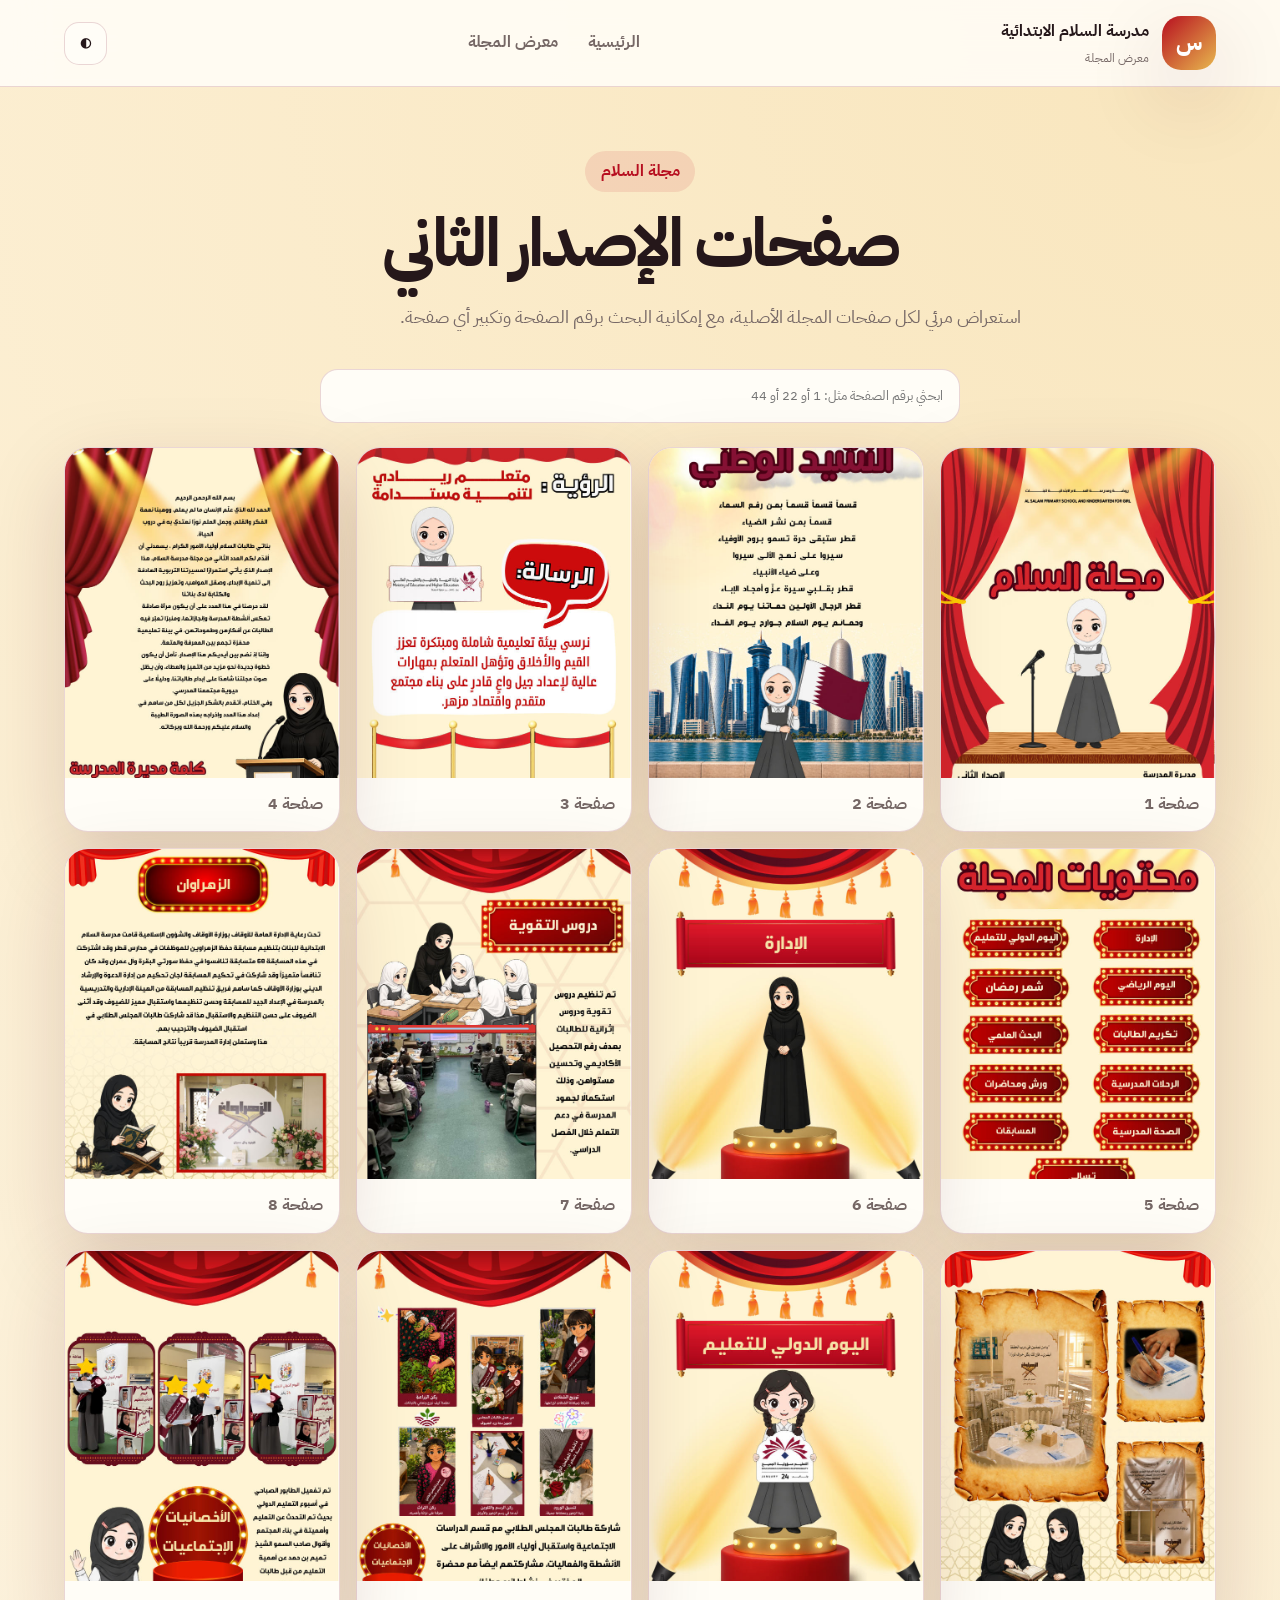
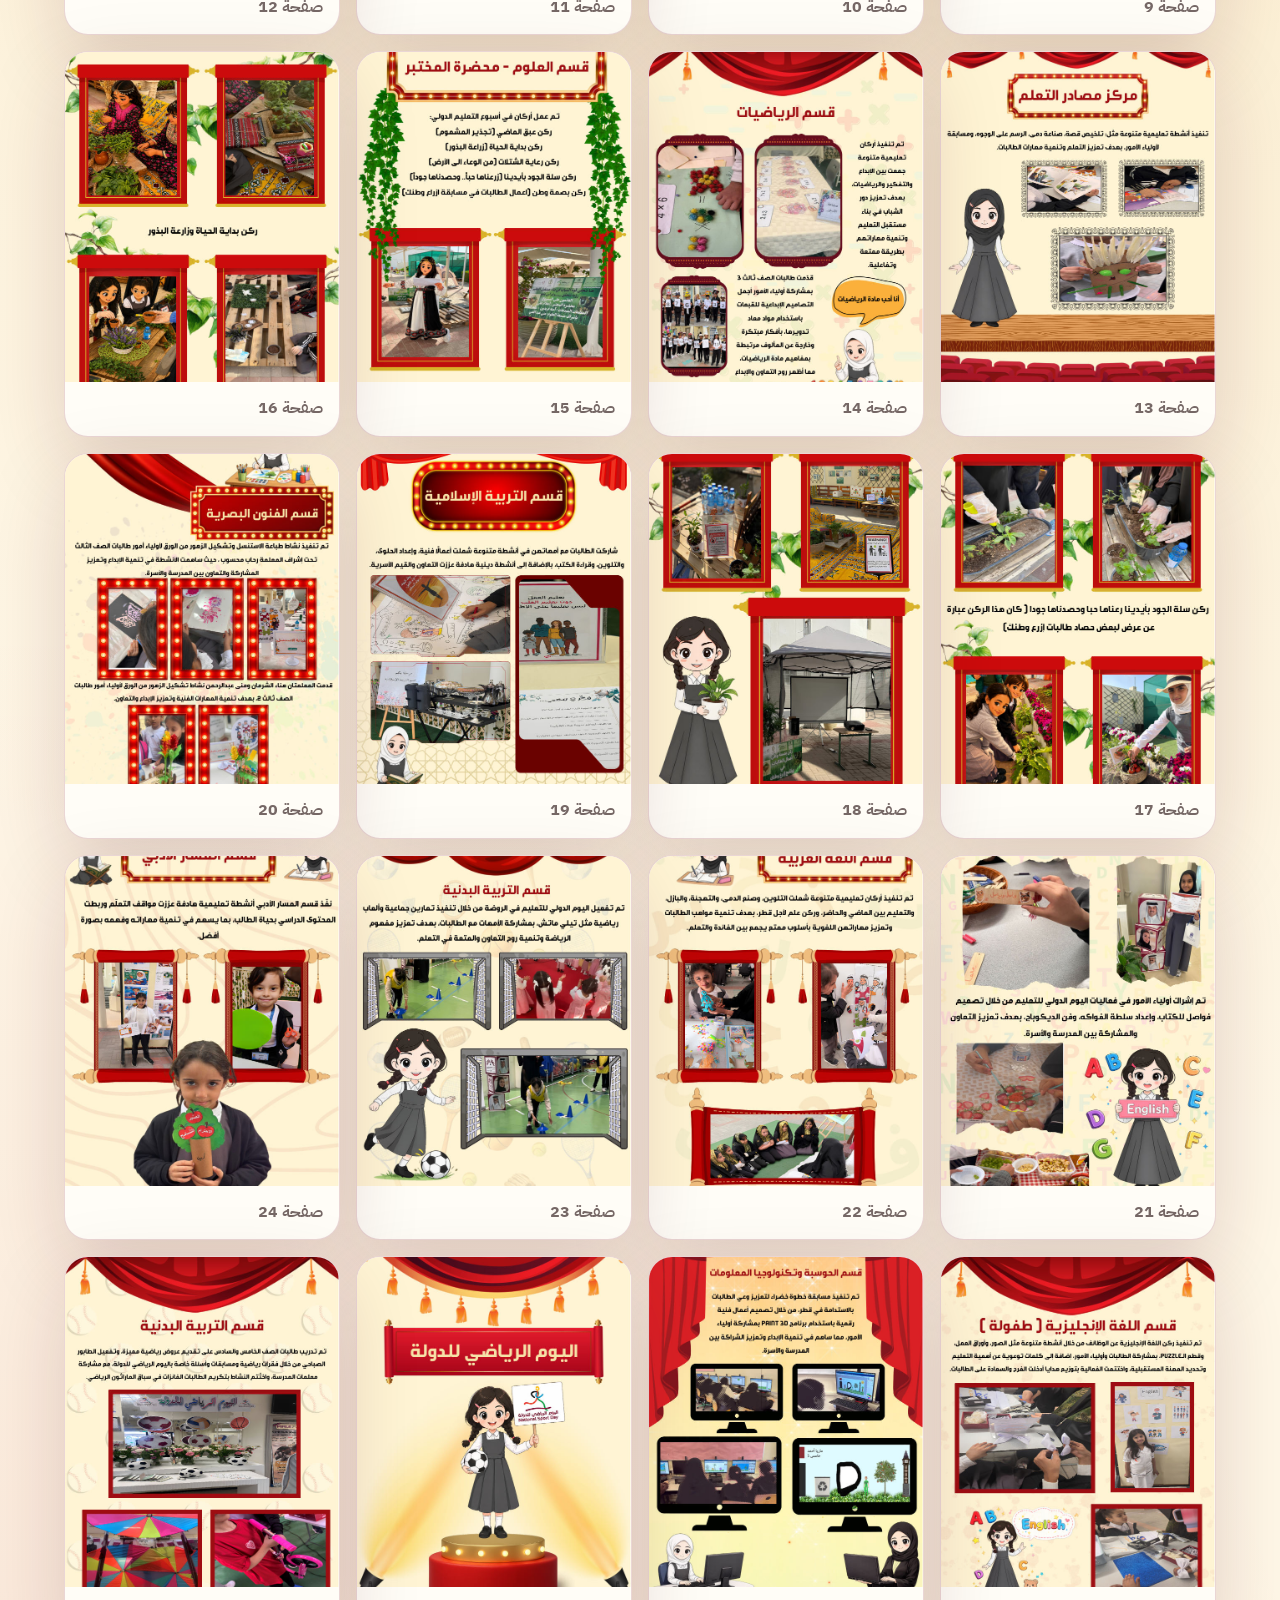
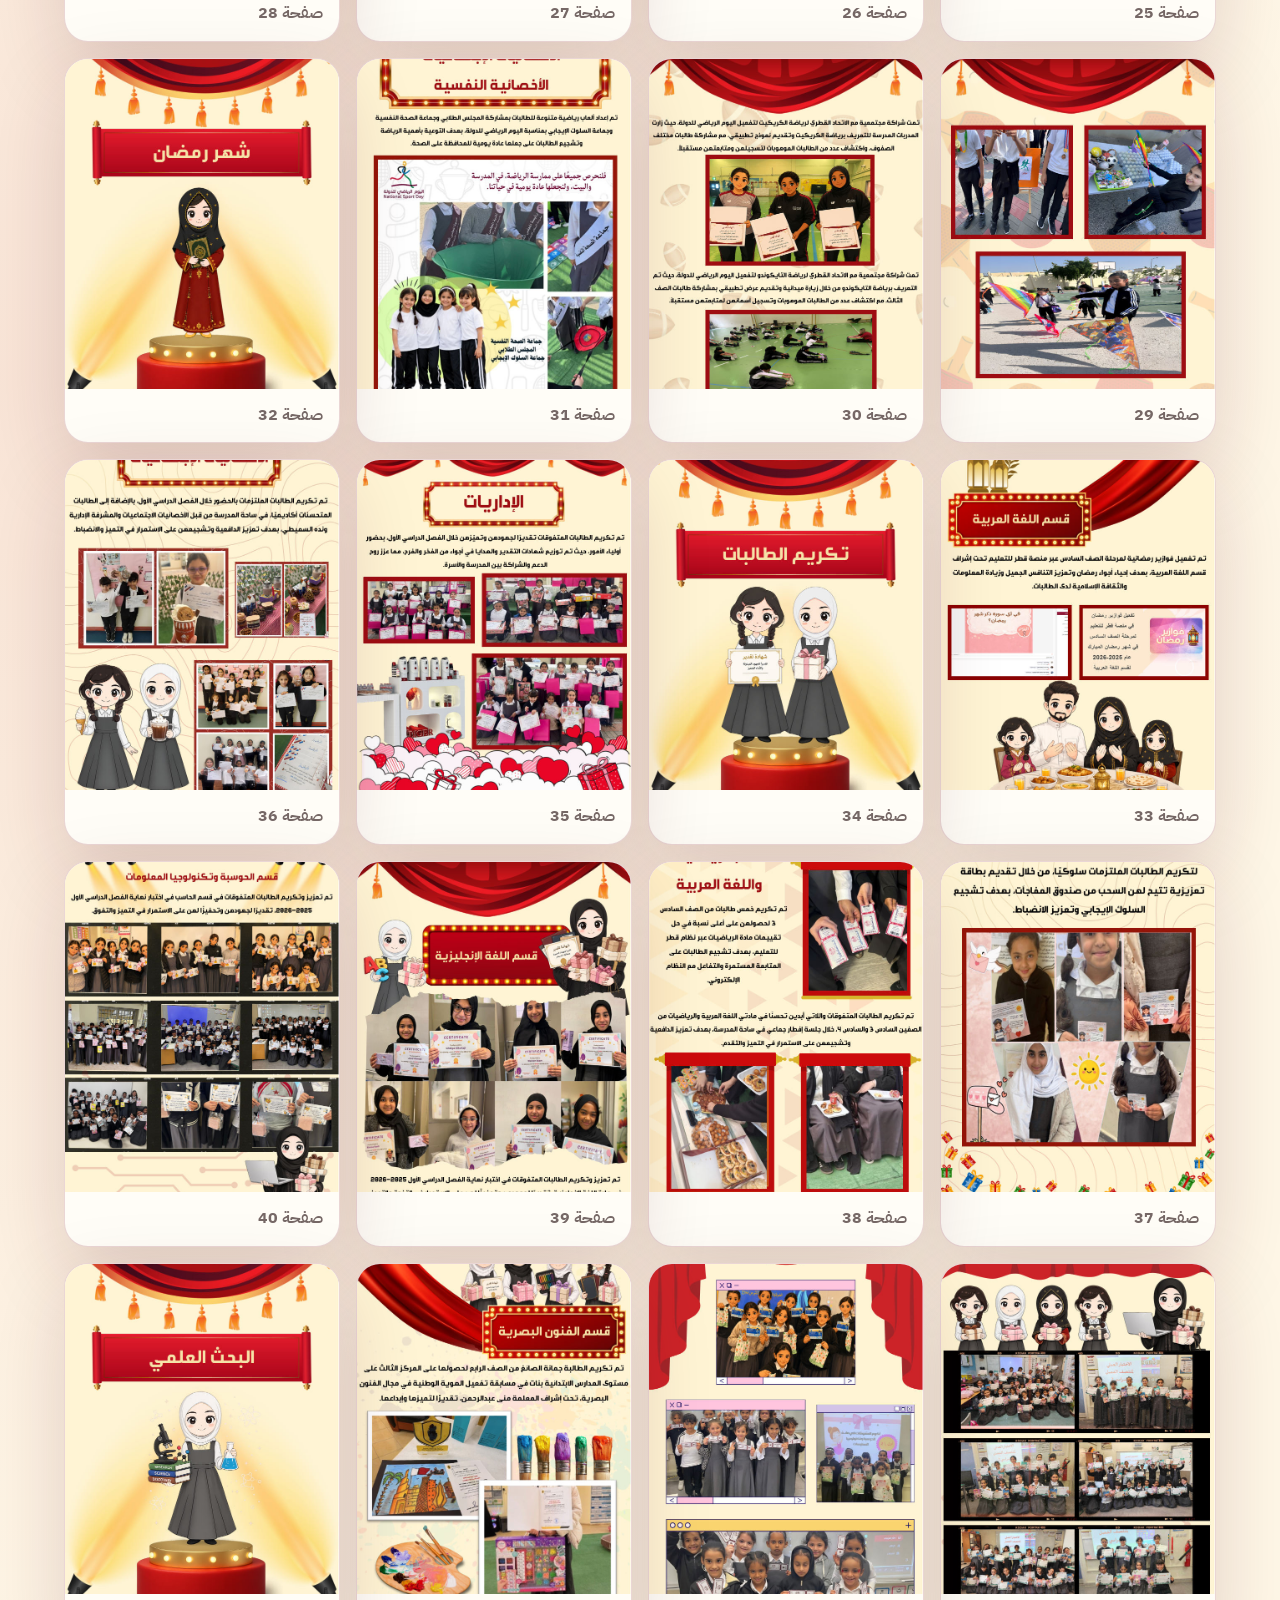
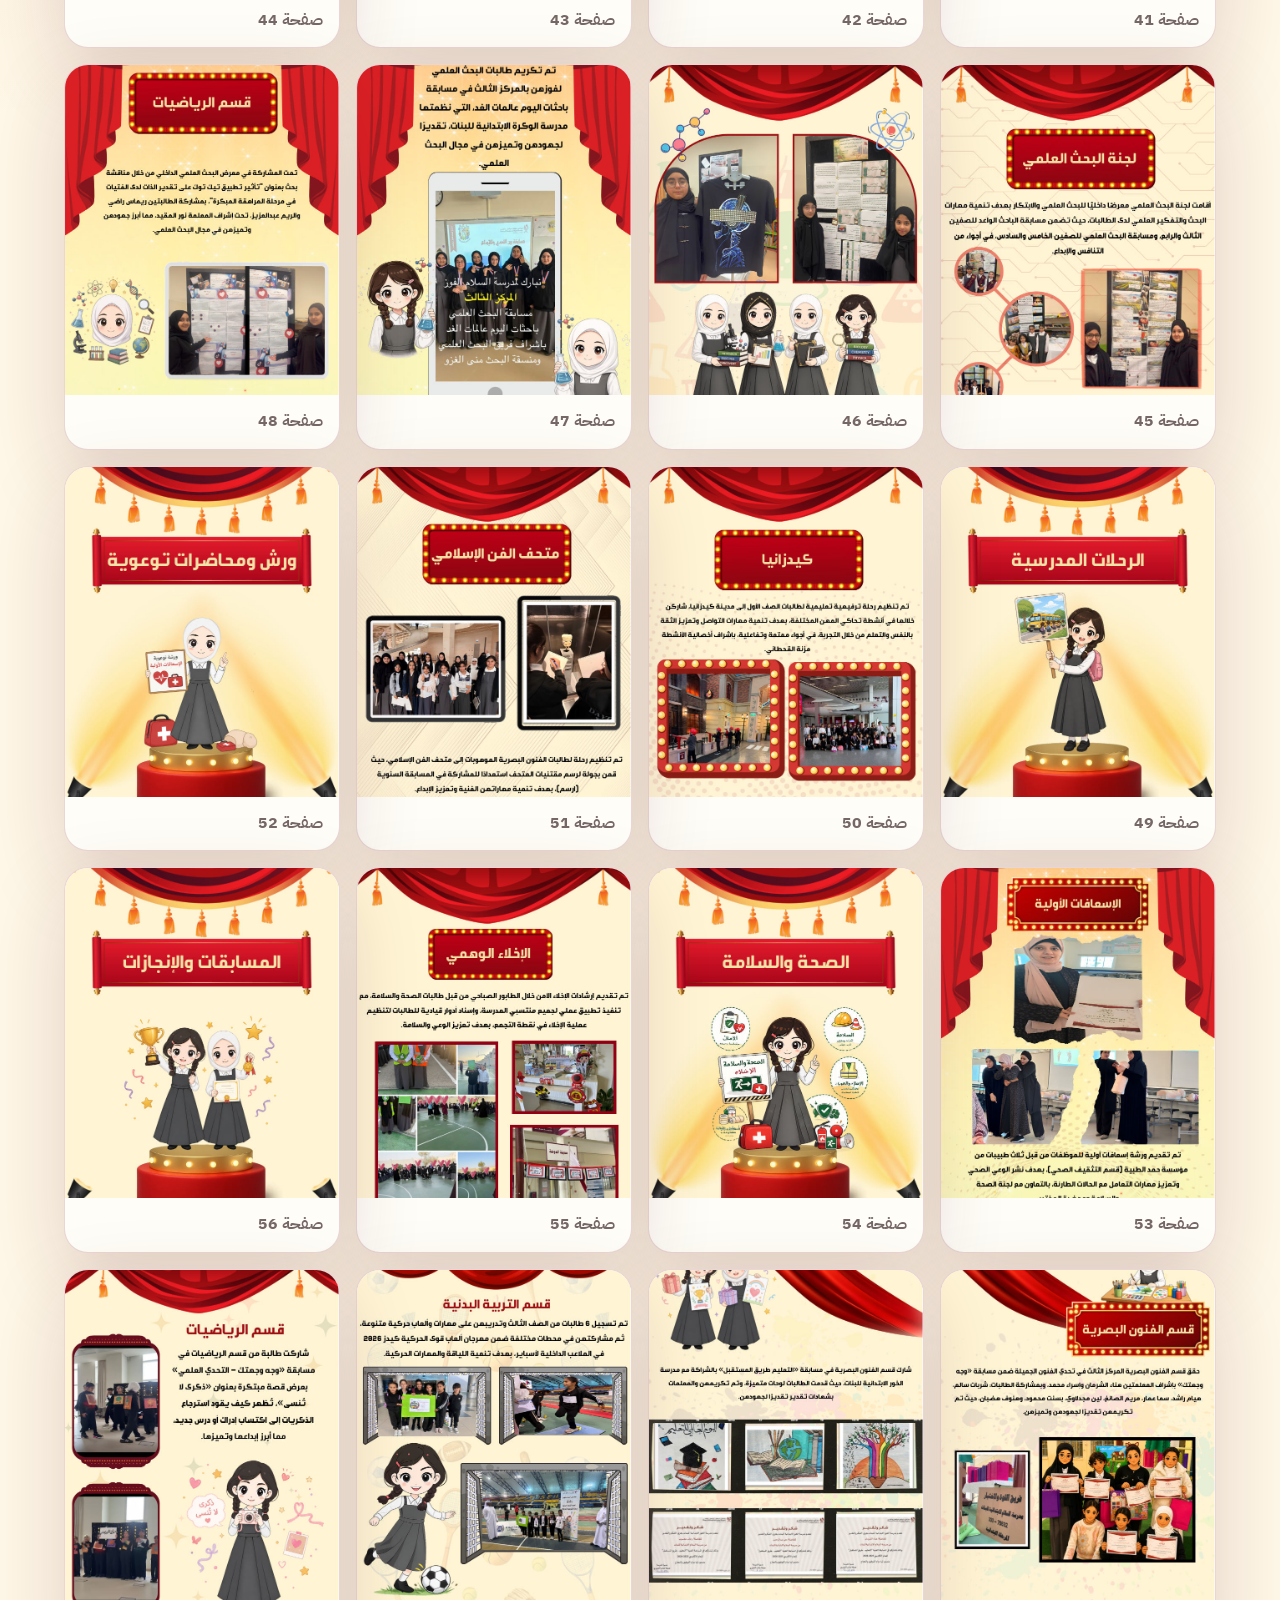
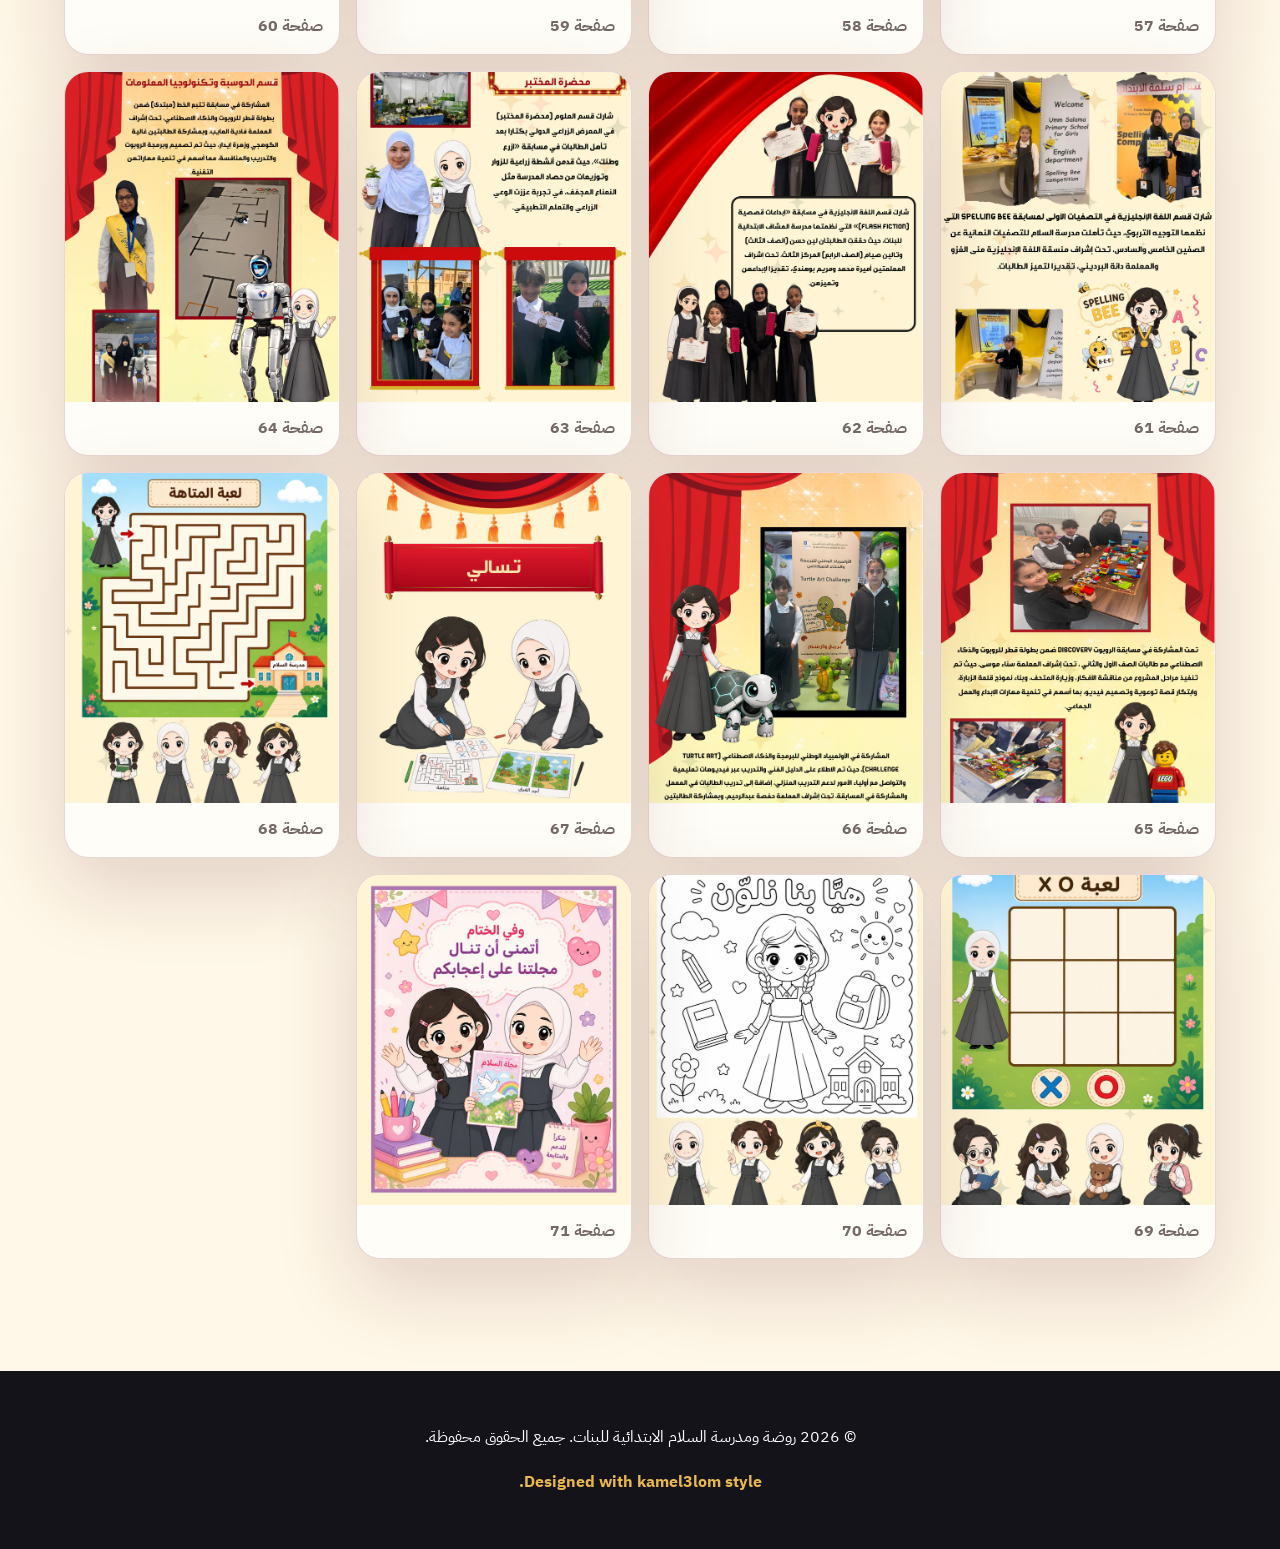
==== magazine.html @ 792d56d0 "Add files via upload" ====
<!doctype html>
<html lang="ar" dir="rtl">
<head><meta charset="utf-8"><meta name="viewport" content="width=device-width,initial-scale=1"><title>معرض مجلة السلام | مدرسة السلام الابتدائية</title><link rel="stylesheet" href="style.css"></head>
<body>
<header class="site-header"><a class="brand" href="index.html"><span class="brand-mark">س</span><span><b>مدرسة السلام الابتدائية</b><small>معرض المجلة</small></span></a><nav id="nav"><a href="index.html">الرئيسية</a><a href="magazine.html">معرض المجلة</a></nav><div class="header-actions"><button id="themeBtn">◐</button><button id="menuBtn">☰</button></div></header>
<main><section class="page-hero"><span class="eyebrow">مجلة السلام</span><h1>صفحات الإصدار الثاني</h1><p>استعراض مرئي لكل صفحات المجلة الأصلية، مع إمكانية البحث برقم الصفحة وتكبير أي صفحة.</p><input id="pageSearch" class="search-input" placeholder="ابحثي برقم الصفحة مثل: 1 أو 22 أو 44"></section><section class="gallery-grid" id="galleryGrid"></section></main>
<div class="modal" id="modal"><button id="closeModal">×</button><img id="modalImg" alt="صفحة مكبرة"></div>
<footer><p>© 2026 روضة ومدرسة السلام الابتدائية للبنات. جميع الحقوق محفوظة.</p><p class="sig">Designed with kamel3lom style.</p></footer>
<script src="data.js"></script><script src="script.js"></script>
</body></html>
---- style.css ----
@import url('https://fonts.googleapis.com/css2?family=IBM+Plex+Sans+Arabic:wght@400;500;700;800&display=swap');
:root{--bg:#fff7e7;--surface:#fffdf7;--text:#25171a;--muted:#766866;--red:#b70f20;--maroon:#7d102a;--gold:#e8b84e;--line:rgba(125,16,42,.16);--shadow:0 28px 80px rgba(78,18,30,.17)}
.dark{--bg:#100d13;--surface:#1b1720;--text:#fff8ea;--muted:#c9beb7;--line:rgba(255,255,255,.12);--shadow:0 28px 80px rgba(0,0,0,.48)}
*{box-sizing:border-box}html{scroll-behavior:smooth}
body{margin:0;font-family:'IBM Plex Sans Arabic',Tahoma,sans-serif;color:var(--text);background:radial-gradient(circle at top right,rgba(232,184,78,.28),transparent 34%),radial-gradient(circle at left 45%,rgba(183,15,32,.08),transparent 30%),var(--bg);line-height:1.85;overflow-x:hidden}
a{text-decoration:none;color:inherit}img{display:block;max-width:100%}button,input{font-family:inherit}
.intro{position:fixed;inset:0;z-index:999;display:grid;place-items:center;background:#160b0e;overflow:hidden;transition:opacity .8s ease,visibility .8s ease}.intro.hide{opacity:0;visibility:hidden}
.curtain{position:absolute;top:0;width:52%;height:100%;background:repeating-linear-gradient(90deg,#8e0f20 0 24px,#c51b2d 24px 48px,#710916 48px 70px);box-shadow:inset 0 0 60px rgba(0,0,0,.55);transition:transform 1.5s cubic-bezier(.77,0,.18,1)}.curtain-right{right:0}.curtain-left{left:0}.intro.open .curtain-right{transform:translateX(102%)}.intro.open .curtain-left{transform:translateX(-102%)}
.spotlight{position:absolute;inset:-15%;background:radial-gradient(circle at 50% 35%,rgba(255,223,141,.85),rgba(255,223,141,.08) 28%,transparent 50%)}
.intro-content{position:relative;text-align:center;color:white;padding:2rem;z-index:2}.intro-content span{color:var(--gold);font-weight:800}.intro-content h1{font-size:clamp(3rem,8vw,7rem);margin:.2rem 0;line-height:1.05}.intro-content p{font-size:1.3rem;color:#f7e9d0}.intro-content button{border:none;border-radius:999px;padding:1rem 2rem;background:linear-gradient(135deg,var(--gold),#fff0a9);color:#3c161a;font-weight:900;cursor:pointer}
.site-header{position:sticky;top:0;z-index:80;display:flex;align-items:center;justify-content:space-between;gap:1rem;padding:1rem 5vw;background:rgba(255,253,247,.88);backdrop-filter:blur(18px);border-bottom:1px solid var(--line)}.dark .site-header{background:rgba(27,23,32,.88)}
.brand{display:flex;align-items:center;gap:.8rem}.brand-mark{width:54px;height:54px;border-radius:19px;background:linear-gradient(135deg,var(--red),var(--gold));display:grid;place-items:center;color:white;font-weight:900;font-size:1.45rem;box-shadow:var(--shadow)}.brand small{display:block;color:var(--muted);font-size:.78rem}
nav{display:flex;gap:.2rem;align-items:center}nav a{padding:.65rem .85rem;border-radius:999px;color:var(--muted);font-weight:800}nav a:hover{background:rgba(183,15,32,.1);color:var(--red)}
.header-actions{display:flex;gap:.45rem}.header-actions button{width:43px;height:43px;border:1px solid var(--line);border-radius:15px;background:var(--surface);color:var(--text);font-weight:900;cursor:pointer}.header-actions #menuBtn{display:none}
main{padding:0 5vw 4rem}.hero{display:grid;grid-template-columns:1.05fr .95fr;gap:2.2rem;align-items:center;min-height:78vh;padding:4rem 0}
.eyebrow{display:inline-flex;background:rgba(183,15,32,.10);color:var(--red);padding:.35rem .95rem;border-radius:999px;font-weight:900}.dark .eyebrow{color:var(--gold);background:rgba(232,184,78,.12)}
h1,.hero h1{font-size:clamp(2.45rem,5.3vw,5rem);line-height:1.15;margin:.75rem 0 1rem;letter-spacing:-.045em}h2{font-size:clamp(1.9rem,3.2vw,3rem);line-height:1.3;margin:.4rem 0 1rem}
.hero p,.page-hero p{font-size:1.15rem;color:var(--muted);max-width:760px}.hero-actions{display:flex;gap:.85rem;flex-wrap:wrap;margin-top:2rem}
.btn{border:none;border-radius:17px;padding:.9rem 1.25rem;background:linear-gradient(135deg,var(--red),var(--maroon));color:white;font-weight:900;box-shadow:var(--shadow);display:inline-flex}.btn.outline{background:var(--surface);border:1px solid var(--line);color:var(--text)}.btn.small{padding:.7rem 1rem}
.hero-visual{position:relative}.hero-visual::before{content:"";position:absolute;inset:8% -5% -5% 8%;background:linear-gradient(135deg,var(--red),var(--gold));border-radius:36px;opacity:.18}.hero-visual img{position:relative;border-radius:34px;box-shadow:var(--shadow);border:8px solid rgba(255,255,255,.65);transform:rotate(-2deg);width:min(520px,100%);margin:auto}
.quick-stats{display:grid;grid-template-columns:repeat(4,1fr);gap:1rem;margin:-2rem 0 3rem}.quick-stats div{background:rgba(255,253,247,.78);backdrop-filter:blur(16px);border:1px solid var(--line);border-radius:24px;padding:1.25rem;text-align:center;box-shadow:var(--shadow)}.dark .quick-stats div{background:rgba(27,23,32,.78)}.quick-stats b{display:block;color:var(--red);font-size:1.35rem}.dark .quick-stats b{color:var(--gold)}.quick-stats span{color:var(--muted)}
.section-head{margin:3rem 0 1.3rem}.section-head.row{display:flex;align-items:end;justify-content:space-between;gap:1rem}.text-link{color:var(--red);font-weight:900}
.about-grid{display:grid;grid-template-columns:1fr 1.35fr 1fr;gap:1rem}.info-card,.section-card,.news-card,.contact-card{background:var(--surface);border:1px solid var(--line);border-radius:28px;padding:1.4rem;box-shadow:var(--shadow)}.info-card h3{font-size:1.6rem;margin:.2rem 0}.info-card p{color:var(--muted);font-size:1.05rem}.image-card{padding:.6rem}.image-card img{border-radius:22px;height:100%;object-fit:cover}
.section-grid{display:grid;grid-template-columns:repeat(4,1fr);gap:1rem}.section-card{overflow:hidden;padding:0;transition:.25s}.section-card:hover,.news-card:hover,.gallery-item:hover{transform:translateY(-6px)}.section-card img{height:190px;width:100%;object-fit:cover}.section-card div{padding:1rem}.section-card h3{margin:.1rem 0}.section-card p{color:var(--muted);margin:0}
.news-grid{display:grid;grid-template-columns:repeat(4,1fr);gap:1rem}.news-card{overflow:hidden;padding:0;transition:.25s}.news-card img{height:190px;width:100%;object-fit:cover}.news-card div{padding:1rem}.news-card span{color:var(--red);font-weight:900}.news-card p{color:var(--muted)}
.principal{display:grid;grid-template-columns:1fr .75fr;gap:1.5rem;align-items:center;background:linear-gradient(135deg,rgba(183,15,32,.94),rgba(35,18,22,.96));color:white;border-radius:36px;padding:2rem;margin:4rem 0;box-shadow:var(--shadow)}.principal p{color:rgba(255,255,255,.82);font-size:1.08rem}.principal .eyebrow{background:rgba(255,255,255,.14);color:var(--gold)}.principal img{border-radius:28px;border:6px solid rgba(255,255,255,.25)}
.magazine-strip{display:grid;grid-auto-flow:column;grid-auto-columns:minmax(210px,270px);gap:1rem;overflow:auto;padding:1rem 0 1.4rem}.page-thumb{position:relative;border-radius:24px;overflow:hidden;background:var(--surface);border:1px solid var(--line);box-shadow:var(--shadow);cursor:pointer}.page-thumb img{height:340px;width:100%;object-fit:cover}.page-thumb b{position:absolute;top:.6rem;right:.6rem;background:rgba(0,0,0,.62);color:white;border-radius:999px;padding:.2rem .65rem}
.contact{padding:3rem 0}.contact-card{text-align:center;max-width:920px;margin:auto}.contact-links{display:flex;justify-content:center;gap:.7rem;flex-wrap:wrap;margin-top:1rem}.contact-links a{background:rgba(183,15,32,.1);color:var(--red);padding:.55rem .85rem;border-radius:999px;font-weight:900}
.page-hero{text-align:center;max-width:900px;margin:auto;padding:4rem 0 1.5rem}.search-input{width:min(640px,100%);padding:1rem;border:1px solid var(--line);background:var(--surface);color:var(--text);border-radius:18px;margin-top:1rem}
.gallery-grid{display:grid;grid-template-columns:repeat(4,1fr);gap:1rem}.gallery-item{background:var(--surface);border:1px solid var(--line);border-radius:24px;overflow:hidden;box-shadow:var(--shadow);cursor:pointer;transition:.2s}.gallery-item img{height:330px;width:100%;object-fit:cover}.gallery-item p{padding:.75rem 1rem;margin:0;font-weight:900;color:var(--muted)}
.modal{position:fixed;inset:0;z-index:200;background:rgba(0,0,0,.86);display:none;align-items:center;justify-content:center;padding:2rem}.modal.open{display:flex}.modal img{max-width:94vw;max-height:88vh;border-radius:20px;background:white}.modal button{position:absolute;top:22px;left:22px;width:50px;height:50px;border:none;border-radius:17px;font-size:2rem;cursor:pointer}
footer{background:#15131a;color:white;text-align:center;padding:2.2rem 5vw;margin-top:3rem}.sig{color:var(--gold);font-weight:900}
@media(max-width:1100px){.hero,.principal{grid-template-columns:1fr}.about-grid{grid-template-columns:1fr}.section-grid,.news-grid,.gallery-grid{grid-template-columns:repeat(2,1fr)}.quick-stats{grid-template-columns:repeat(2,1fr)}}
@media(max-width:760px){.site-header{align-items:flex-start}.header-actions #menuBtn{display:block}nav{display:none;position:fixed;inset:86px 0 auto 0;background:var(--surface);padding:1rem 5vw;border-bottom:1px solid var(--line);flex-direction:column;align-items:stretch}nav.open{display:flex}.hero{min-height:auto;padding:2rem 0}h1,.hero h1{font-size:2.35rem}.section-head.row{display:block}.section-grid,.news-grid,.gallery-grid,.quick-stats{grid-template-columns:1fr}.page-thumb img{height:300px}.intro-content h1{font-size:3rem}}
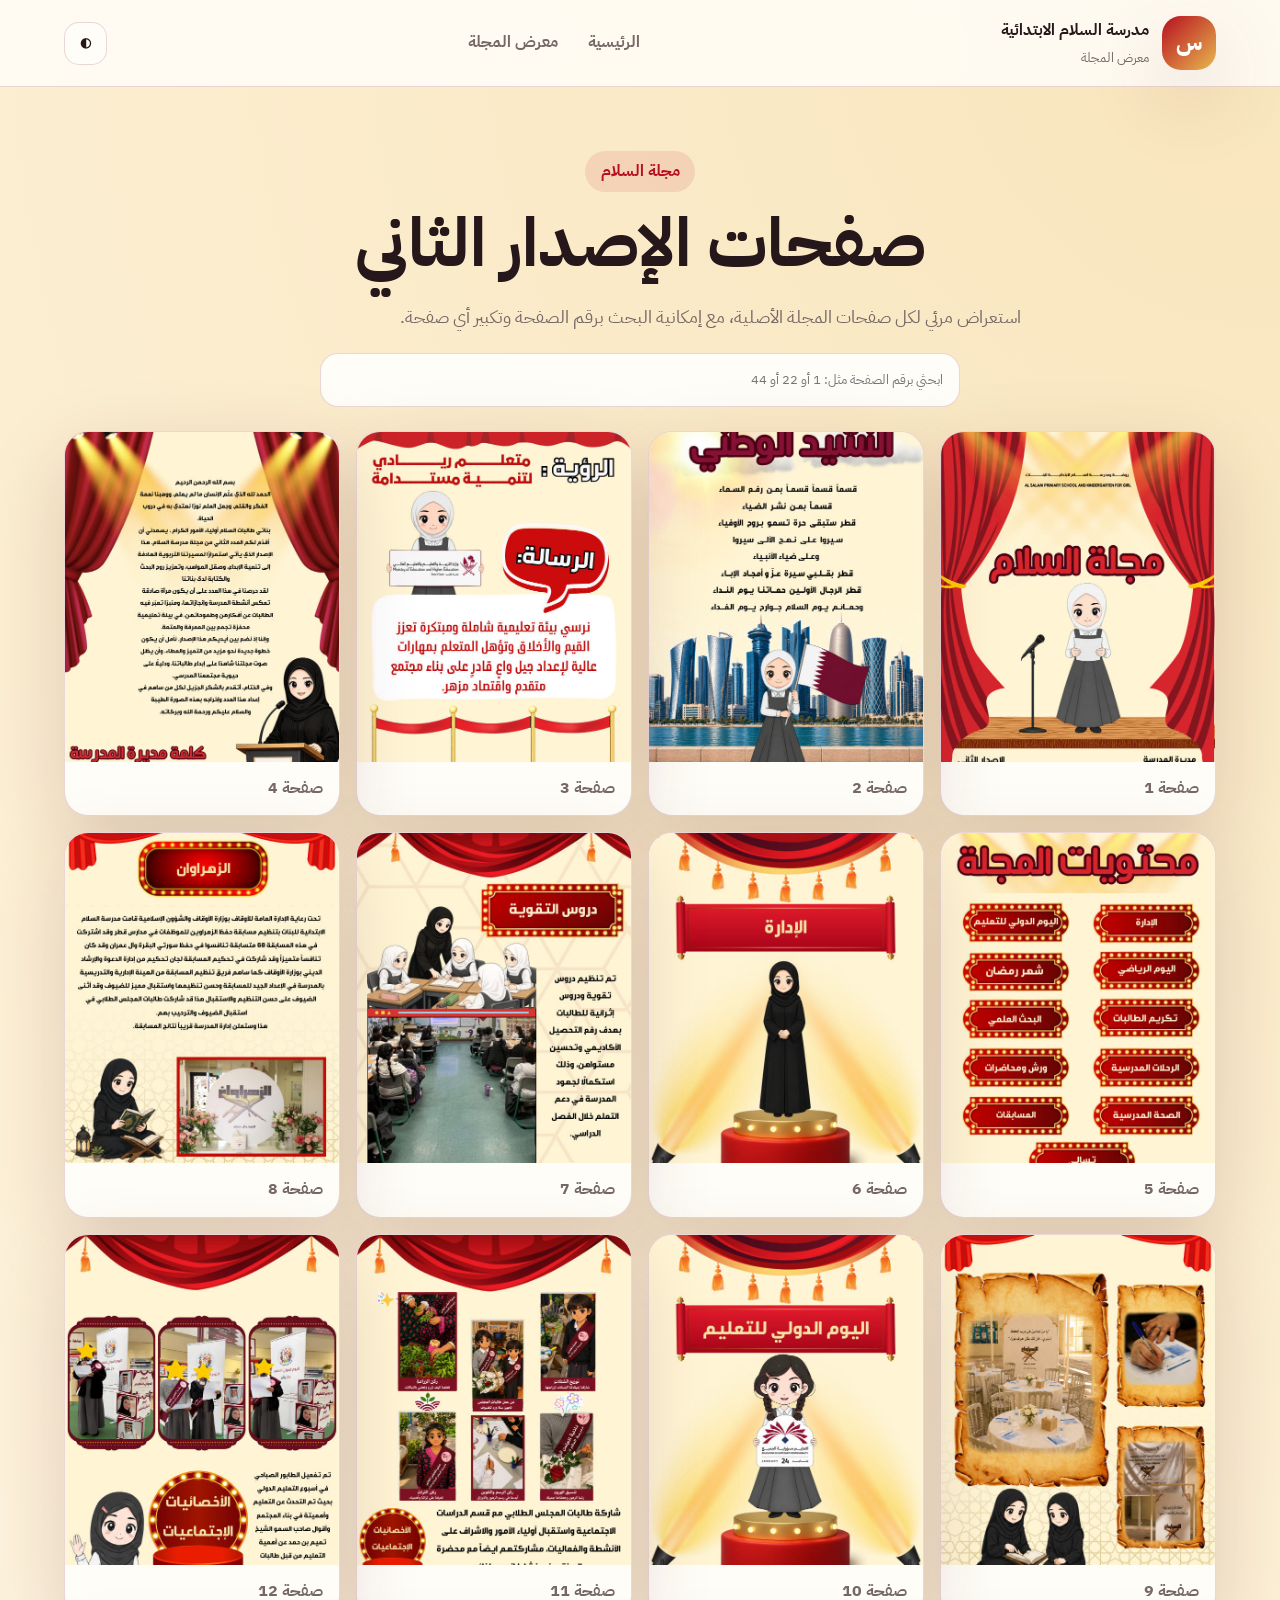
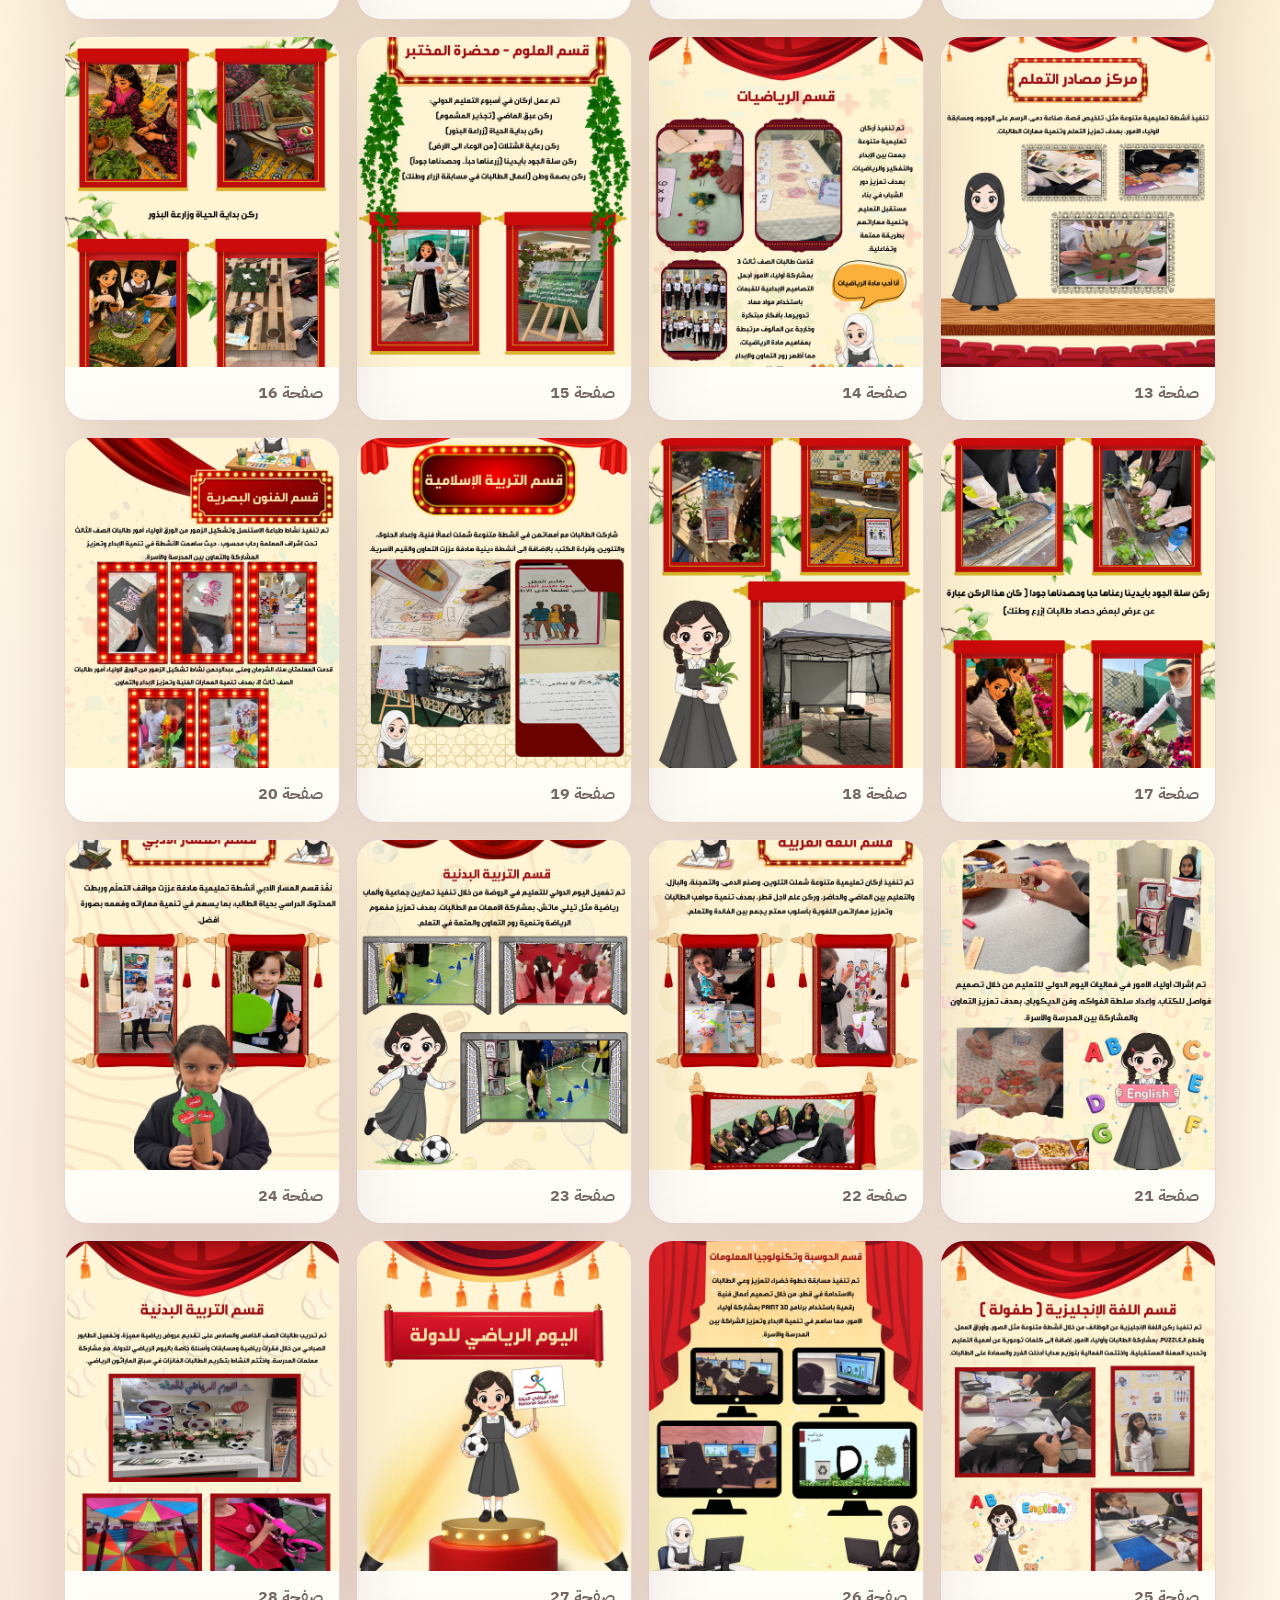
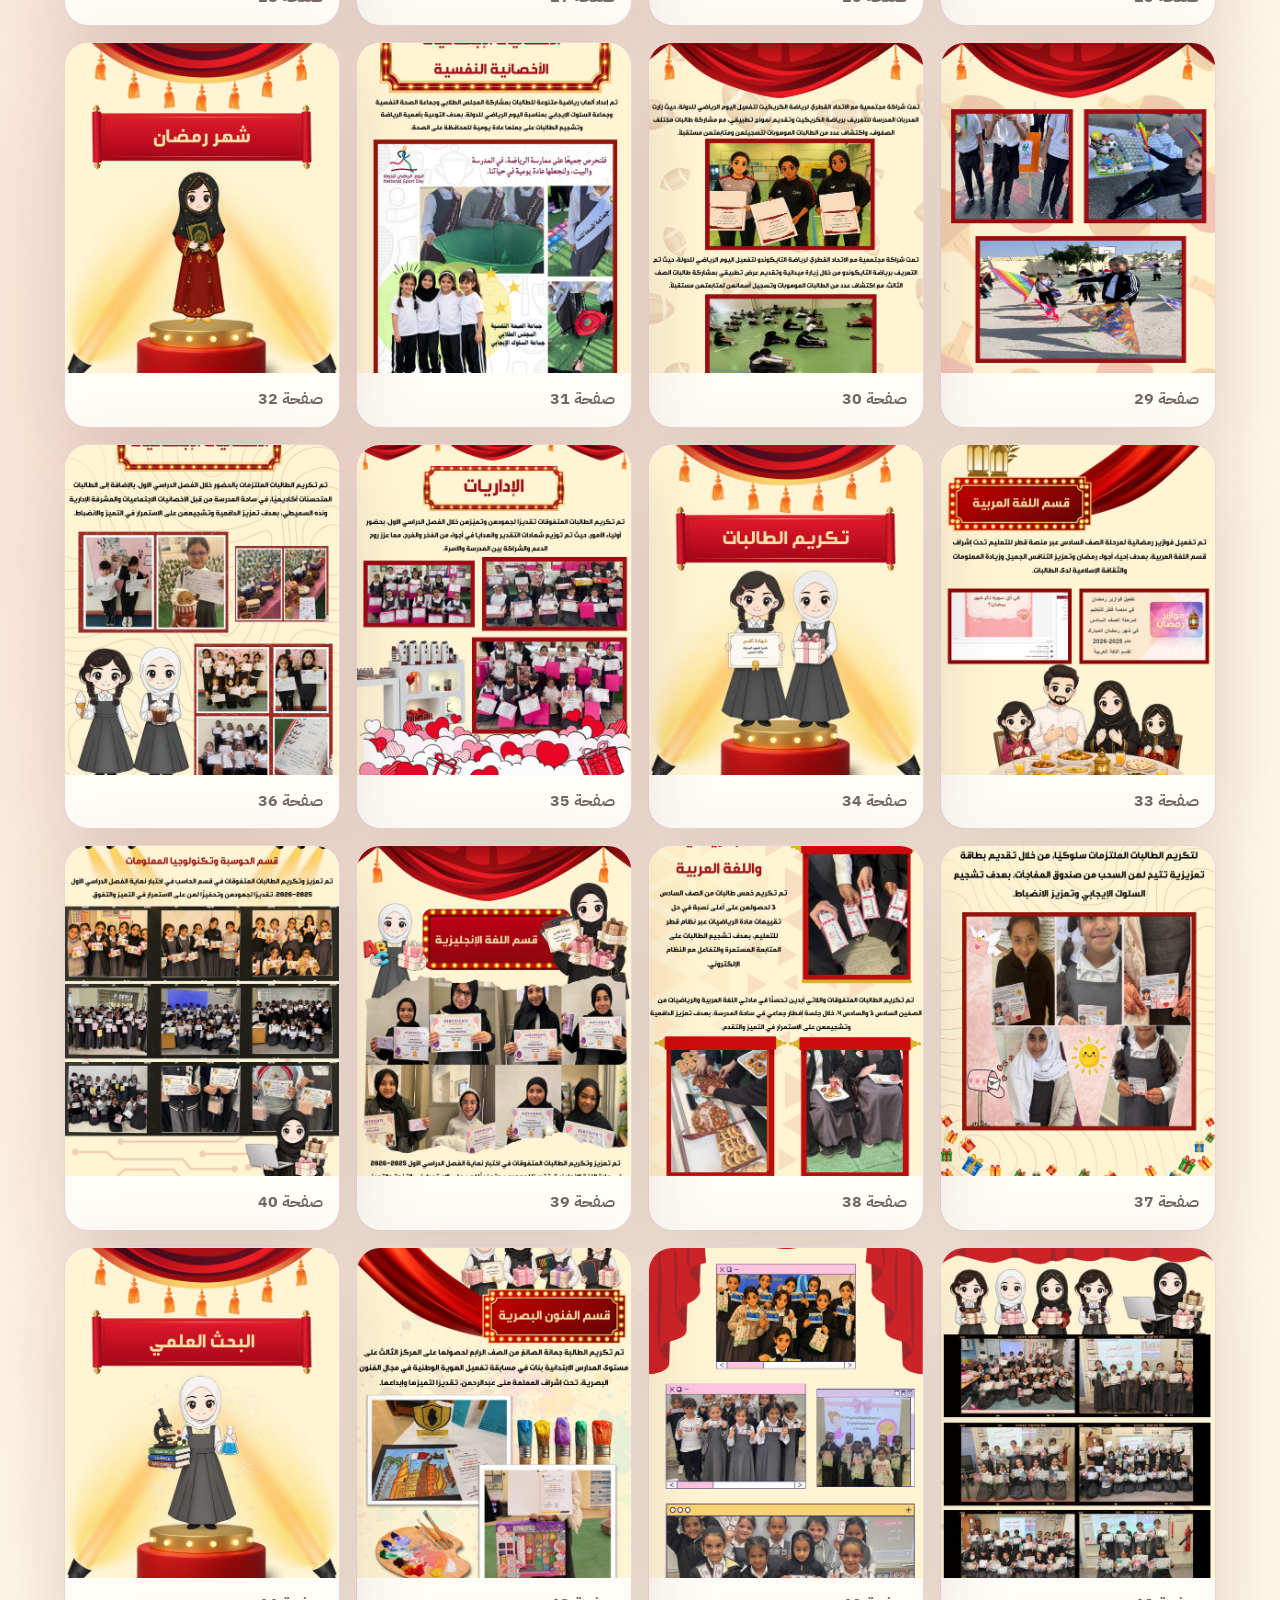
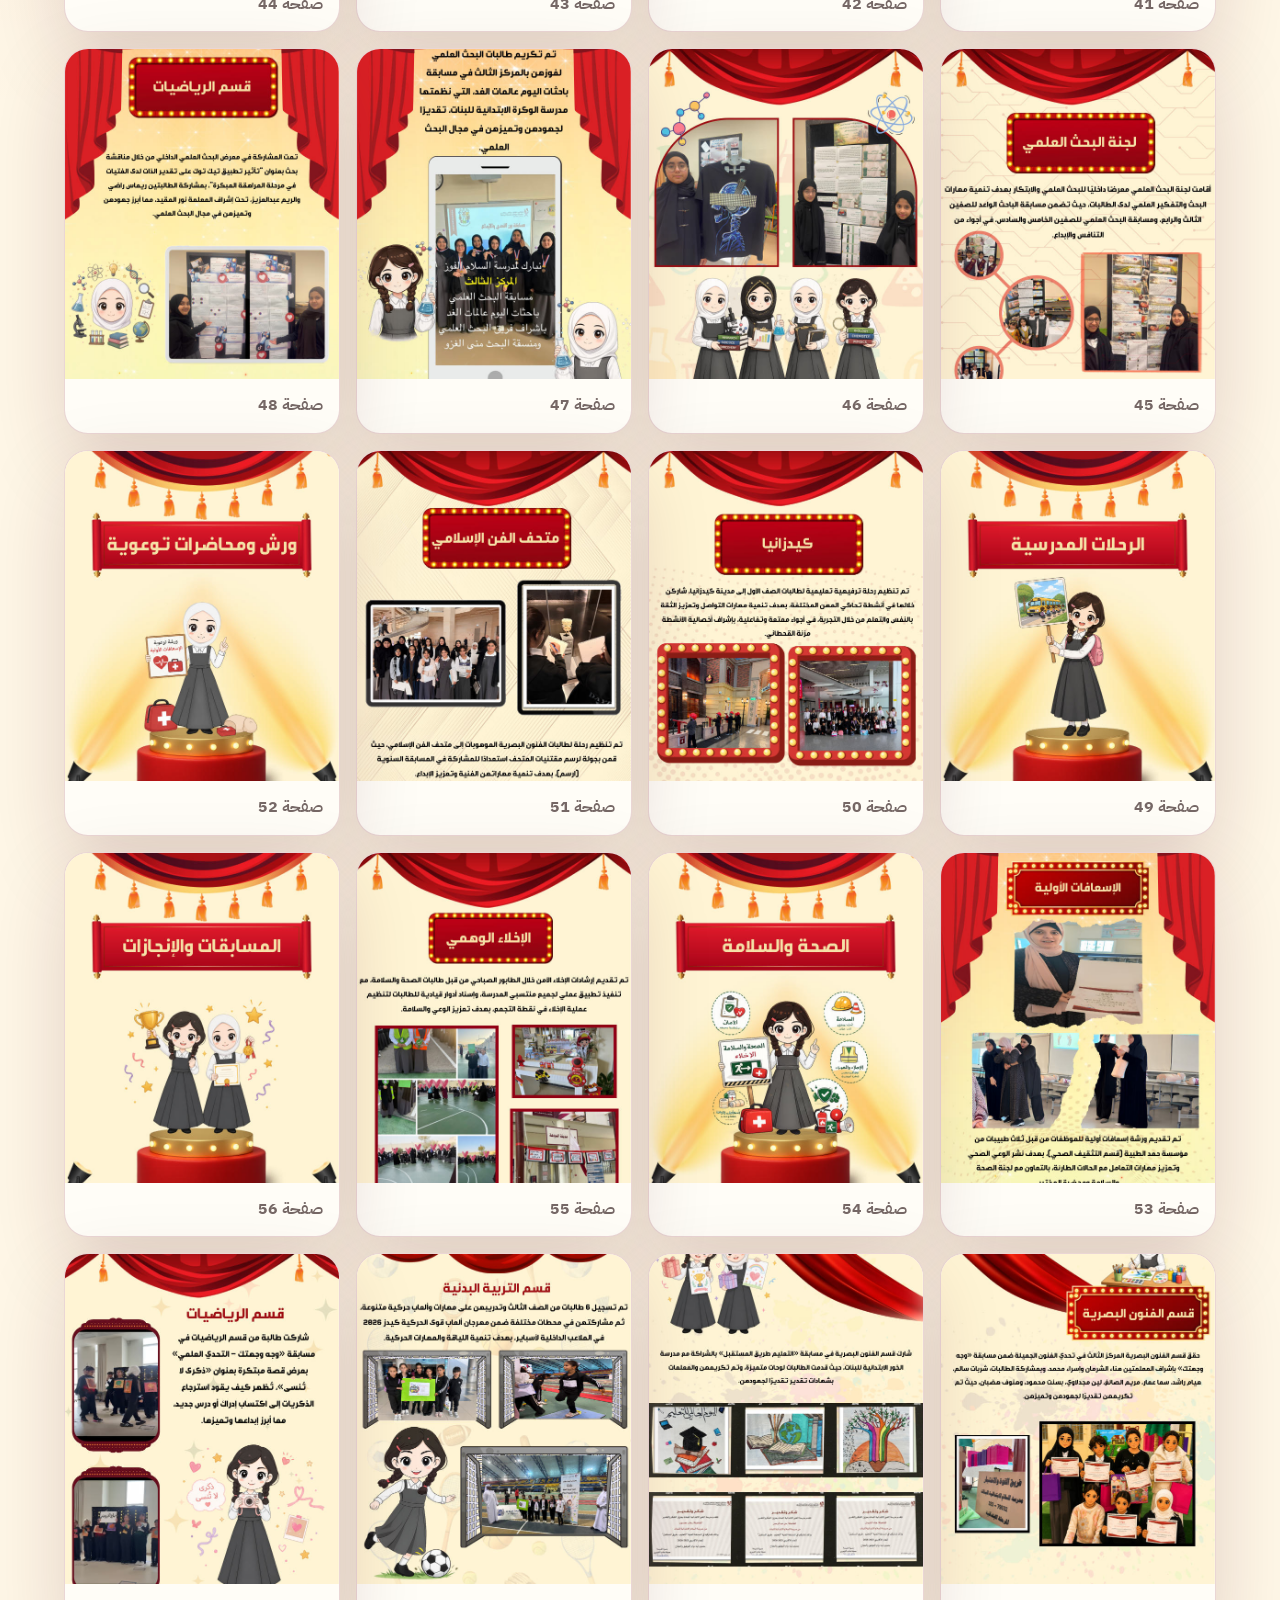
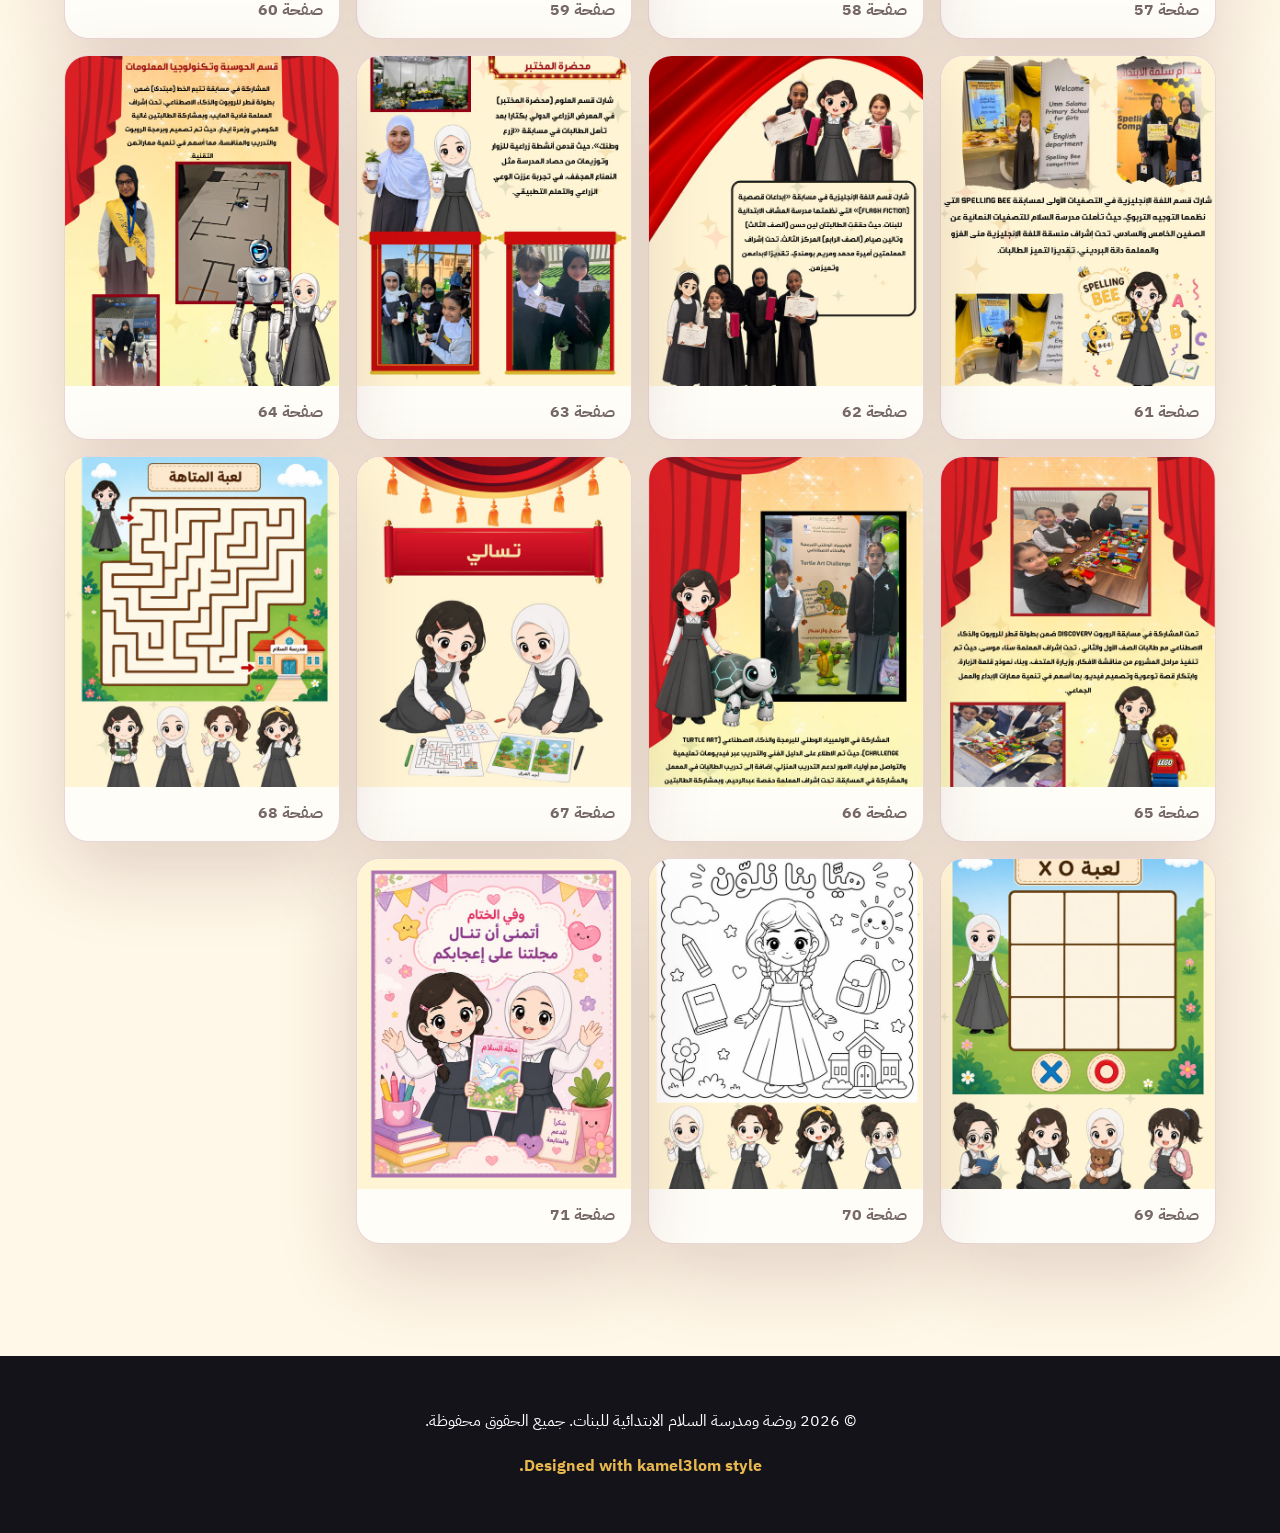
==== commit 6b3957a4: "Add files via upload" ====
--- a/magazine.html
+++ b/magazine.html
@@ -1,6 +1,6 @@
 <!doctype html>
 <html lang="ar" dir="rtl">
-<head><meta charset="utf-8"><meta name="viewport" content="width=device-width,initial-scale=1"><title>معرض مجلة السلام | مدرسة السلام الابتدائية</title><link rel="stylesheet" href="style.css"></head>
+<head><meta charset="utf-8"><meta name="viewport" content="width=device-width,initial-scale=1"><title>معرض مجلة السلام</title><link rel="stylesheet" href="style.css"></head>
 <body>
 <header class="site-header"><a class="brand" href="index.html"><span class="brand-mark">س</span><span><b>مدرسة السلام الابتدائية</b><small>معرض المجلة</small></span></a><nav id="nav"><a href="index.html">الرئيسية</a><a href="magazine.html">معرض المجلة</a></nav><div class="header-actions"><button id="themeBtn">◐</button><button id="menuBtn">☰</button></div></header>
 <main><section class="page-hero"><span class="eyebrow">مجلة السلام</span><h1>صفحات الإصدار الثاني</h1><p>استعراض مرئي لكل صفحات المجلة الأصلية، مع إمكانية البحث برقم الصفحة وتكبير أي صفحة.</p><input id="pageSearch" class="search-input" placeholder="ابحثي برقم الصفحة مثل: 1 أو 22 أو 44"></section><section class="gallery-grid" id="galleryGrid"></section></main>
--- a/style.css
+++ b/style.css
@@ -2,34 +2,14 @@
 @import url('https://fonts.googleapis.com/css2?family=IBM+Plex+Sans+Arabic:wght@400;500;700;800&display=swap');
 :root{--bg:#fff7e7;--surface:#fffdf7;--text:#25171a;--muted:#766866;--red:#b70f20;--maroon:#7d102a;--gold:#e8b84e;--line:rgba(125,16,42,.16);--shadow:0 28px 80px rgba(78,18,30,.17)}
 .dark{--bg:#100d13;--surface:#1b1720;--text:#fff8ea;--muted:#c9beb7;--line:rgba(255,255,255,.12);--shadow:0 28px 80px rgba(0,0,0,.48)}
-*{box-sizing:border-box}html{scroll-behavior:smooth}
-body{margin:0;font-family:'IBM Plex Sans Arabic',Tahoma,sans-serif;color:var(--text);background:radial-gradient(circle at top right,rgba(232,184,78,.28),transparent 34%),radial-gradient(circle at left 45%,rgba(183,15,32,.08),transparent 30%),var(--bg);line-height:1.85;overflow-x:hidden}
-a{text-decoration:none;color:inherit}img{display:block;max-width:100%}button,input{font-family:inherit}
-.intro{position:fixed;inset:0;z-index:999;display:grid;place-items:center;background:#160b0e;overflow:hidden;transition:opacity .8s ease,visibility .8s ease}.intro.hide{opacity:0;visibility:hidden}
-.curtain{position:absolute;top:0;width:52%;height:100%;background:repeating-linear-gradient(90deg,#8e0f20 0 24px,#c51b2d 24px 48px,#710916 48px 70px);box-shadow:inset 0 0 60px rgba(0,0,0,.55);transition:transform 1.5s cubic-bezier(.77,0,.18,1)}.curtain-right{right:0}.curtain-left{left:0}.intro.open .curtain-right{transform:translateX(102%)}.intro.open .curtain-left{transform:translateX(-102%)}
-.spotlight{position:absolute;inset:-15%;background:radial-gradient(circle at 50% 35%,rgba(255,223,141,.85),rgba(255,223,141,.08) 28%,transparent 50%)}
-.intro-content{position:relative;text-align:center;color:white;padding:2rem;z-index:2}.intro-content span{color:var(--gold);font-weight:800}.intro-content h1{font-size:clamp(3rem,8vw,7rem);margin:.2rem 0;line-height:1.05}.intro-content p{font-size:1.3rem;color:#f7e9d0}.intro-content button{border:none;border-radius:999px;padding:1rem 2rem;background:linear-gradient(135deg,var(--gold),#fff0a9);color:#3c161a;font-weight:900;cursor:pointer}
-.site-header{position:sticky;top:0;z-index:80;display:flex;align-items:center;justify-content:space-between;gap:1rem;padding:1rem 5vw;background:rgba(255,253,247,.88);backdrop-filter:blur(18px);border-bottom:1px solid var(--line)}.dark .site-header{background:rgba(27,23,32,.88)}
-.brand{display:flex;align-items:center;gap:.8rem}.brand-mark{width:54px;height:54px;border-radius:19px;background:linear-gradient(135deg,var(--red),var(--gold));display:grid;place-items:center;color:white;font-weight:900;font-size:1.45rem;box-shadow:var(--shadow)}.brand small{display:block;color:var(--muted);font-size:.78rem}
-nav{display:flex;gap:.2rem;align-items:center}nav a{padding:.65rem .85rem;border-radius:999px;color:var(--muted);font-weight:800}nav a:hover{background:rgba(183,15,32,.1);color:var(--red)}
-.header-actions{display:flex;gap:.45rem}.header-actions button{width:43px;height:43px;border:1px solid var(--line);border-radius:15px;background:var(--surface);color:var(--text);font-weight:900;cursor:pointer}.header-actions #menuBtn{display:none}
-main{padding:0 5vw 4rem}.hero{display:grid;grid-template-columns:1.05fr .95fr;gap:2.2rem;align-items:center;min-height:78vh;padding:4rem 0}
-.eyebrow{display:inline-flex;background:rgba(183,15,32,.10);color:var(--red);padding:.35rem .95rem;border-radius:999px;font-weight:900}.dark .eyebrow{color:var(--gold);background:rgba(232,184,78,.12)}
-h1,.hero h1{font-size:clamp(2.45rem,5.3vw,5rem);line-height:1.15;margin:.75rem 0 1rem;letter-spacing:-.045em}h2{font-size:clamp(1.9rem,3.2vw,3rem);line-height:1.3;margin:.4rem 0 1rem}
-.hero p,.page-hero p{font-size:1.15rem;color:var(--muted);max-width:760px}.hero-actions{display:flex;gap:.85rem;flex-wrap:wrap;margin-top:2rem}
-.btn{border:none;border-radius:17px;padding:.9rem 1.25rem;background:linear-gradient(135deg,var(--red),var(--maroon));color:white;font-weight:900;box-shadow:var(--shadow);display:inline-flex}.btn.outline{background:var(--surface);border:1px solid var(--line);color:var(--text)}.btn.small{padding:.7rem 1rem}
-.hero-visual{position:relative}.hero-visual::before{content:"";position:absolute;inset:8% -5% -5% 8%;background:linear-gradient(135deg,var(--red),var(--gold));border-radius:36px;opacity:.18}.hero-visual img{position:relative;border-radius:34px;box-shadow:var(--shadow);border:8px solid rgba(255,255,255,.65);transform:rotate(-2deg);width:min(520px,100%);margin:auto}
-.quick-stats{display:grid;grid-template-columns:repeat(4,1fr);gap:1rem;margin:-2rem 0 3rem}.quick-stats div{background:rgba(255,253,247,.78);backdrop-filter:blur(16px);border:1px solid var(--line);border-radius:24px;padding:1.25rem;text-align:center;box-shadow:var(--shadow)}.dark .quick-stats div{background:rgba(27,23,32,.78)}.quick-stats b{display:block;color:var(--red);font-size:1.35rem}.dark .quick-stats b{color:var(--gold)}.quick-stats span{color:var(--muted)}
-.section-head{margin:3rem 0 1.3rem}.section-head.row{display:flex;align-items:end;justify-content:space-between;gap:1rem}.text-link{color:var(--red);font-weight:900}
-.about-grid{display:grid;grid-template-columns:1fr 1.35fr 1fr;gap:1rem}.info-card,.section-card,.news-card,.contact-card{background:var(--surface);border:1px solid var(--line);border-radius:28px;padding:1.4rem;box-shadow:var(--shadow)}.info-card h3{font-size:1.6rem;margin:.2rem 0}.info-card p{color:var(--muted);font-size:1.05rem}.image-card{padding:.6rem}.image-card img{border-radius:22px;height:100%;object-fit:cover}
-.section-grid{display:grid;grid-template-columns:repeat(4,1fr);gap:1rem}.section-card{overflow:hidden;padding:0;transition:.25s}.section-card:hover,.news-card:hover,.gallery-item:hover{transform:translateY(-6px)}.section-card img{height:190px;width:100%;object-fit:cover}.section-card div{padding:1rem}.section-card h3{margin:.1rem 0}.section-card p{color:var(--muted);margin:0}
-.news-grid{display:grid;grid-template-columns:repeat(4,1fr);gap:1rem}.news-card{overflow:hidden;padding:0;transition:.25s}.news-card img{height:190px;width:100%;object-fit:cover}.news-card div{padding:1rem}.news-card span{color:var(--red);font-weight:900}.news-card p{color:var(--muted)}
-.principal{display:grid;grid-template-columns:1fr .75fr;gap:1.5rem;align-items:center;background:linear-gradient(135deg,rgba(183,15,32,.94),rgba(35,18,22,.96));color:white;border-radius:36px;padding:2rem;margin:4rem 0;box-shadow:var(--shadow)}.principal p{color:rgba(255,255,255,.82);font-size:1.08rem}.principal .eyebrow{background:rgba(255,255,255,.14);color:var(--gold)}.principal img{border-radius:28px;border:6px solid rgba(255,255,255,.25)}
-.magazine-strip{display:grid;grid-auto-flow:column;grid-auto-columns:minmax(210px,270px);gap:1rem;overflow:auto;padding:1rem 0 1.4rem}.page-thumb{position:relative;border-radius:24px;overflow:hidden;background:var(--surface);border:1px solid var(--line);box-shadow:var(--shadow);cursor:pointer}.page-thumb img{height:340px;width:100%;object-fit:cover}.page-thumb b{position:absolute;top:.6rem;right:.6rem;background:rgba(0,0,0,.62);color:white;border-radius:999px;padding:.2rem .65rem}
-.contact{padding:3rem 0}.contact-card{text-align:center;max-width:920px;margin:auto}.contact-links{display:flex;justify-content:center;gap:.7rem;flex-wrap:wrap;margin-top:1rem}.contact-links a{background:rgba(183,15,32,.1);color:var(--red);padding:.55rem .85rem;border-radius:999px;font-weight:900}
-.page-hero{text-align:center;max-width:900px;margin:auto;padding:4rem 0 1.5rem}.search-input{width:min(640px,100%);padding:1rem;border:1px solid var(--line);background:var(--surface);color:var(--text);border-radius:18px;margin-top:1rem}
-.gallery-grid{display:grid;grid-template-columns:repeat(4,1fr);gap:1rem}.gallery-item{background:var(--surface);border:1px solid var(--line);border-radius:24px;overflow:hidden;box-shadow:var(--shadow);cursor:pointer;transition:.2s}.gallery-item img{height:330px;width:100%;object-fit:cover}.gallery-item p{padding:.75rem 1rem;margin:0;font-weight:900;color:var(--muted)}
-.modal{position:fixed;inset:0;z-index:200;background:rgba(0,0,0,.86);display:none;align-items:center;justify-content:center;padding:2rem}.modal.open{display:flex}.modal img{max-width:94vw;max-height:88vh;border-radius:20px;background:white}.modal button{position:absolute;top:22px;left:22px;width:50px;height:50px;border:none;border-radius:17px;font-size:2rem;cursor:pointer}
+*{box-sizing:border-box}html{scroll-behavior:smooth}body{margin:0;font-family:'IBM Plex Sans Arabic',Tahoma,sans-serif;color:var(--text);background:radial-gradient(circle at top right,rgba(232,184,78,.28),transparent 34%),radial-gradient(circle at left 45%,rgba(183,15,32,.08),transparent 30%),var(--bg);line-height:1.85}a{text-decoration:none;color:inherit}img{display:block;max-width:100%}button,input{font-family:inherit}
+.intro{position:fixed;inset:0;z-index:999;display:grid;place-items:center;background:#160b0e;overflow:hidden;transition:opacity .8s ease,visibility .8s ease}.intro.hide{opacity:0;visibility:hidden}.curtain{position:absolute;top:0;width:52%;height:100%;background:repeating-linear-gradient(90deg,#8e0f20 0 24px,#c51b2d 24px 48px,#710916 48px 70px);transition:transform 1.5s cubic-bezier(.77,0,.18,1)}.curtain-right{right:0}.curtain-left{left:0}.intro.open .curtain-right{transform:translateX(102%)}.intro.open .curtain-left{transform:translateX(-102%)}.spotlight{position:absolute;inset:-15%;background:radial-gradient(circle at 50% 35%,rgba(255,223,141,.85),rgba(255,223,141,.08) 28%,transparent 50%)}.intro-content{position:relative;text-align:center;color:white;z-index:2}.intro-content span{color:var(--gold);font-weight:800}.intro-content h1{font-size:clamp(3rem,8vw,7rem);margin:.2rem 0}.intro-content button{border:none;border-radius:999px;padding:1rem 2rem;background:linear-gradient(135deg,var(--gold),#fff0a9);font-weight:900;cursor:pointer}
+.site-header{position:sticky;top:0;z-index:80;display:flex;align-items:center;justify-content:space-between;gap:1rem;padding:1rem 5vw;background:rgba(255,253,247,.88);backdrop-filter:blur(18px);border-bottom:1px solid var(--line)}.dark .site-header{background:rgba(27,23,32,.88)}.brand{display:flex;align-items:center;gap:.8rem}.brand-mark{width:54px;height:54px;border-radius:19px;background:linear-gradient(135deg,var(--red),var(--gold));display:grid;place-items:center;color:white;font-weight:900;font-size:1.45rem;box-shadow:var(--shadow)}.brand small{display:block;color:var(--muted)}nav{display:flex;gap:.2rem;align-items:center}nav a{padding:.65rem .85rem;border-radius:999px;color:var(--muted);font-weight:800}.header-actions{display:flex;gap:.45rem}.header-actions button{width:43px;height:43px;border:1px solid var(--line);border-radius:15px;background:var(--surface);color:var(--text);font-weight:900;cursor:pointer}.header-actions #menuBtn{display:none}
+main{padding:0 5vw 4rem}.hero{display:grid;grid-template-columns:1.05fr .95fr;gap:2.2rem;align-items:center;min-height:78vh;padding:4rem 0}.eyebrow{display:inline-flex;background:rgba(183,15,32,.10);color:var(--red);padding:.35rem .95rem;border-radius:999px;font-weight:900}.dark .eyebrow{color:var(--gold);background:rgba(232,184,78,.12)}h1,.hero h1{font-size:clamp(2.45rem,5.3vw,5rem);line-height:1.15;margin:.75rem 0 1rem}h2{font-size:clamp(1.9rem,3.2vw,3rem);line-height:1.3}.hero p,.page-hero p{font-size:1.15rem;color:var(--muted);max-width:760px}.hero-actions{display:flex;gap:.85rem;flex-wrap:wrap;margin-top:2rem}.btn{border:none;border-radius:17px;padding:.9rem 1.25rem;background:linear-gradient(135deg,var(--red),var(--maroon));color:white;font-weight:900;box-shadow:var(--shadow);display:inline-flex}.btn.outline{background:var(--surface);border:1px solid var(--line);color:var(--text)}
+.hero-visual img{border-radius:34px;box-shadow:var(--shadow);border:8px solid rgba(255,255,255,.65);transform:rotate(-2deg);width:min(520px,100%);margin:auto}.quick-stats{display:grid;grid-template-columns:repeat(4,1fr);gap:1rem;margin:-2rem 0 3rem}.quick-stats div,.info-card,.report-card,.contact-card{background:var(--surface);border:1px solid var(--line);border-radius:28px;padding:1.4rem;box-shadow:var(--shadow)}.quick-stats div{text-align:center}.quick-stats b{display:block;color:var(--red);font-size:1.35rem}.quick-stats span,.info-card p{color:var(--muted)}.section-head{margin:3rem 0 1.3rem}.section-head.row{display:flex;align-items:end;justify-content:space-between;gap:1rem}.text-link{color:var(--red);font-weight:900}.about-grid{display:grid;grid-template-columns:1fr 1.35fr 1fr;gap:1rem}.image-card{padding:.6rem}.image-card img{border-radius:22px;height:100%;object-fit:cover}
+.reports-grid{display:grid;grid-template-columns:repeat(4,1fr);gap:1rem}.report-card{padding:0;overflow:hidden;cursor:pointer;transition:.25s}.report-card:hover{transform:translateY(-7px)}.report-card img{height:205px;width:100%;object-fit:cover}.report-card div{padding:1rem}.report-card span{color:var(--red);font-weight:900}.report-card p{color:var(--muted);margin:0}
+.principal{display:grid;grid-template-columns:1fr .75fr;gap:1.5rem;align-items:center;background:linear-gradient(135deg,rgba(183,15,32,.94),rgba(35,18,22,.96));color:white;border-radius:36px;padding:2rem;margin:4rem 0;box-shadow:var(--shadow)}.principal p{color:rgba(255,255,255,.82)}.principal img{border-radius:28px;border:6px solid rgba(255,255,255,.25)}.contact{padding:3rem 0}.contact-card{text-align:center}.contact-links{display:flex;justify-content:center;gap:.7rem;flex-wrap:wrap;margin-top:1rem}.contact-links a{background:rgba(183,15,32,.1);color:var(--red);padding:.55rem .85rem;border-radius:999px;font-weight:900}
+.report-modal,.modal{position:fixed;inset:0;z-index:200;background:rgba(0,0,0,.82);display:none;align-items:center;justify-content:center;padding:2rem}.report-modal.open,.modal.open{display:flex}.report-box{width:min(1100px,96vw);max-height:88vh;overflow:auto;background:var(--surface);color:var(--text);border-radius:30px;padding:1.2rem;box-shadow:var(--shadow)}.close,#closeModal{position:absolute;top:22px;left:22px;width:50px;height:50px;border:none;border-radius:17px;font-size:2rem;cursor:pointer}.report-header{display:grid;grid-template-columns:320px 1fr;gap:1.2rem;align-items:center}.report-header img{border-radius:24px}.report-header p{color:var(--muted);font-size:1.08rem}.report-pages{display:grid;grid-template-columns:repeat(4,1fr);gap:.8rem}.report-pages img{height:240px;width:100%;object-fit:cover;border-radius:18px;cursor:pointer;border:1px solid var(--line)}.modal img{max-width:94vw;max-height:88vh;border-radius:20px;background:white}
+.page-hero{text-align:center;max-width:900px;margin:auto;padding:4rem 0 1.5rem}.search-input{width:min(640px,100%);padding:1rem;border:1px solid var(--line);background:var(--surface);color:var(--text);border-radius:18px}.gallery-grid{display:grid;grid-template-columns:repeat(4,1fr);gap:1rem}.gallery-item{background:var(--surface);border:1px solid var(--line);border-radius:24px;overflow:hidden;box-shadow:var(--shadow);cursor:pointer}.gallery-item img{height:330px;width:100%;object-fit:cover}.gallery-item p{padding:.75rem 1rem;margin:0;font-weight:900;color:var(--muted)}
 footer{background:#15131a;color:white;text-align:center;padding:2.2rem 5vw;margin-top:3rem}.sig{color:var(--gold);font-weight:900}
-@media(max-width:1100px){.hero,.principal{grid-template-columns:1fr}.about-grid{grid-template-columns:1fr}.section-grid,.news-grid,.gallery-grid{grid-template-columns:repeat(2,1fr)}.quick-stats{grid-template-columns:repeat(2,1fr)}}
-@media(max-width:760px){.site-header{align-items:flex-start}.header-actions #menuBtn{display:block}nav{display:none;position:fixed;inset:86px 0 auto 0;background:var(--surface);padding:1rem 5vw;border-bottom:1px solid var(--line);flex-direction:column;align-items:stretch}nav.open{display:flex}.hero{min-height:auto;padding:2rem 0}h1,.hero h1{font-size:2.35rem}.section-head.row{display:block}.section-grid,.news-grid,.gallery-grid,.quick-stats{grid-template-columns:1fr}.page-thumb img{height:300px}.intro-content h1{font-size:3rem}}
+@media(max-width:1100px){.hero,.principal,.report-header{grid-template-columns:1fr}.about-grid{grid-template-columns:1fr}.reports-grid,.gallery-grid,.report-pages{grid-template-columns:repeat(2,1fr)}.quick-stats{grid-template-columns:repeat(2,1fr)}}@media(max-width:760px){.header-actions #menuBtn{display:block}nav{display:none;position:fixed;inset:86px 0 auto 0;background:var(--surface);padding:1rem 5vw;border-bottom:1px solid var(--line);flex-direction:column;align-items:stretch}nav.open{display:flex}.hero{min-height:auto;padding:2rem 0}h1,.hero h1{font-size:2.35rem}.reports-grid,.gallery-grid,.quick-stats,.report-pages{grid-template-columns:1fr}}
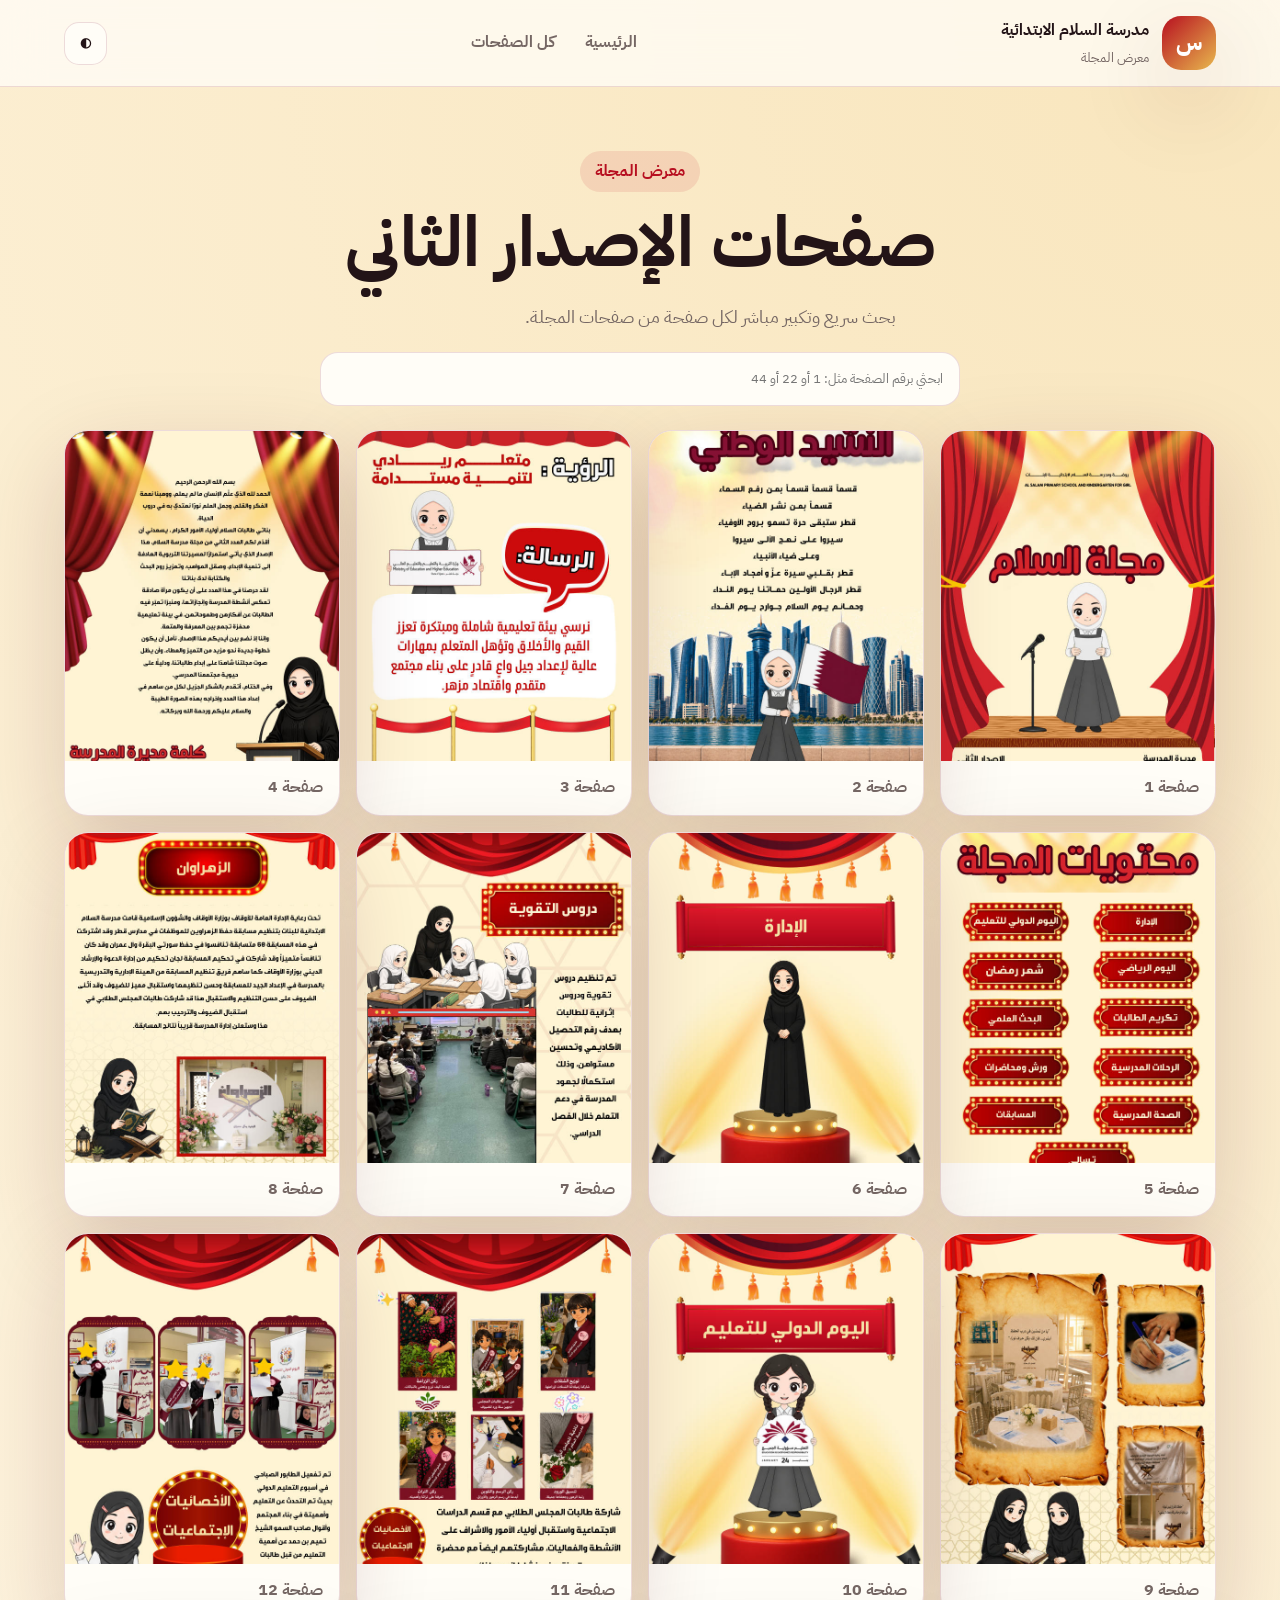
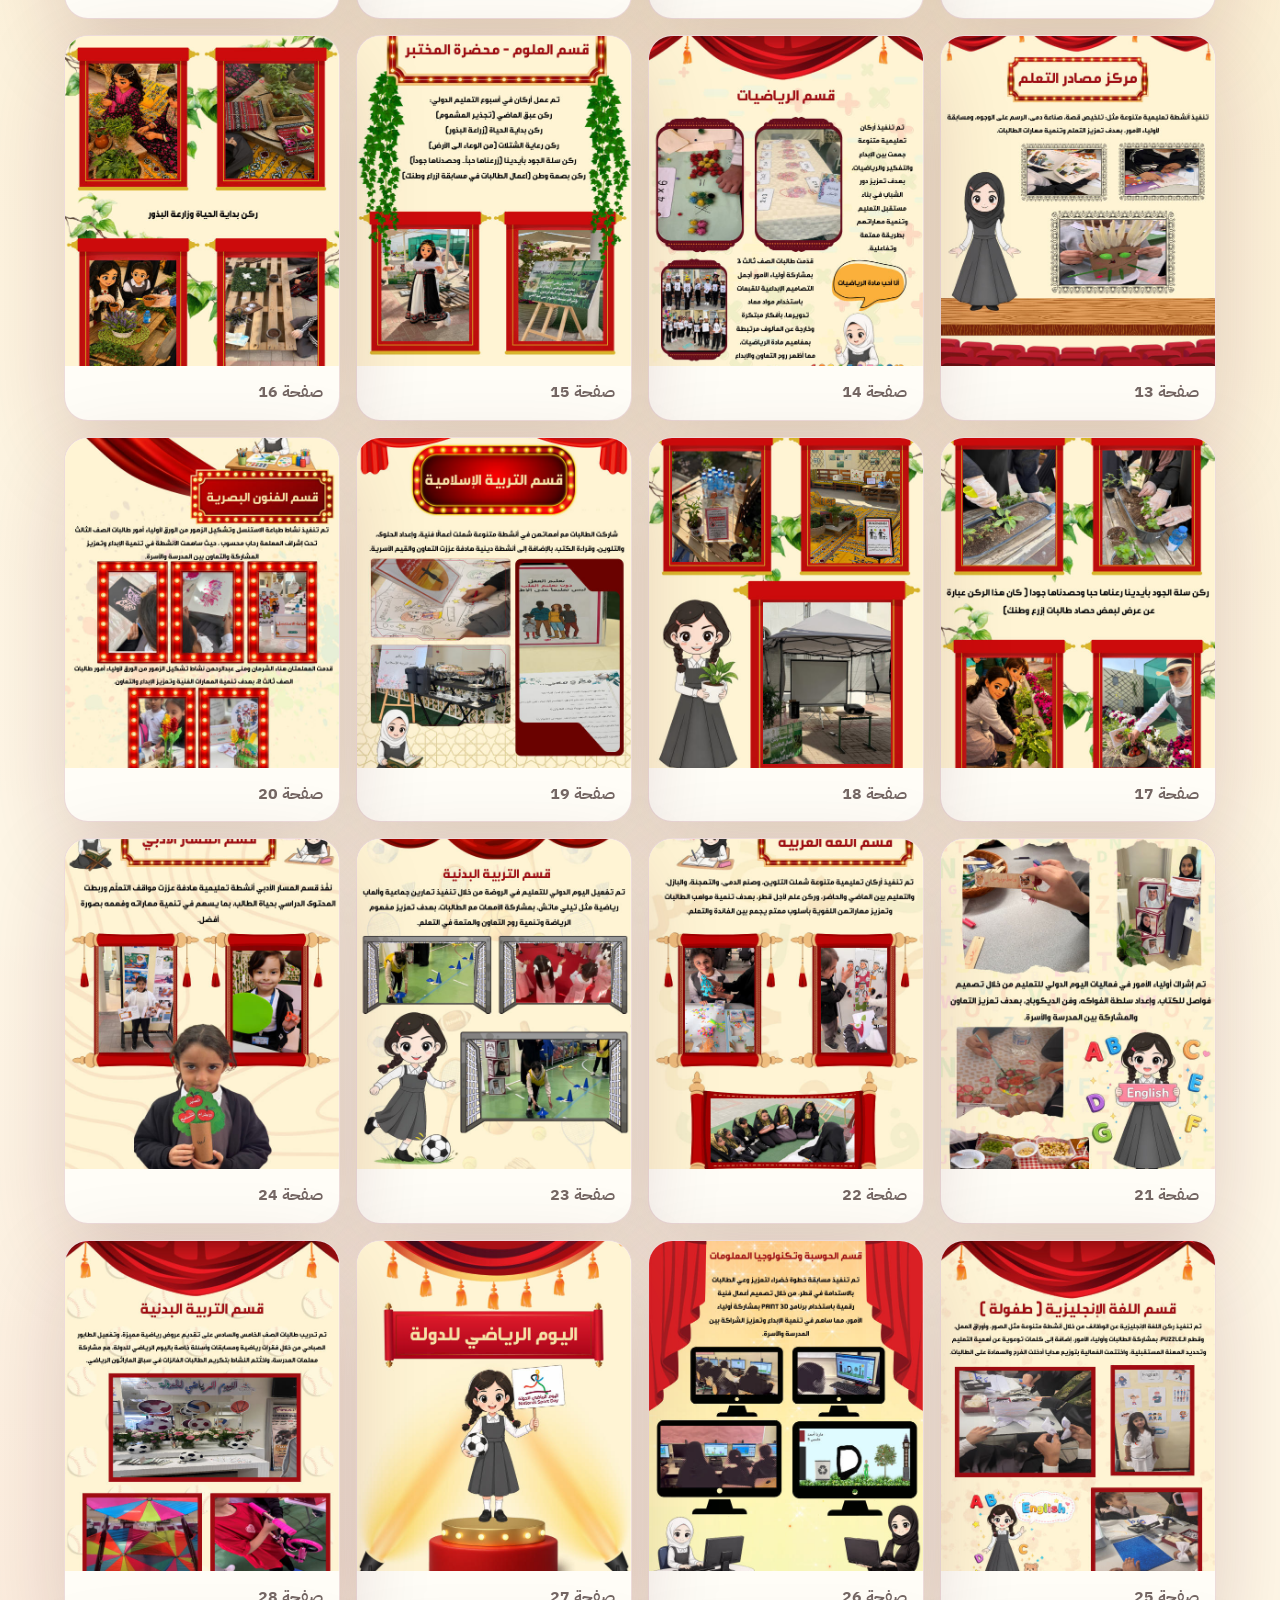
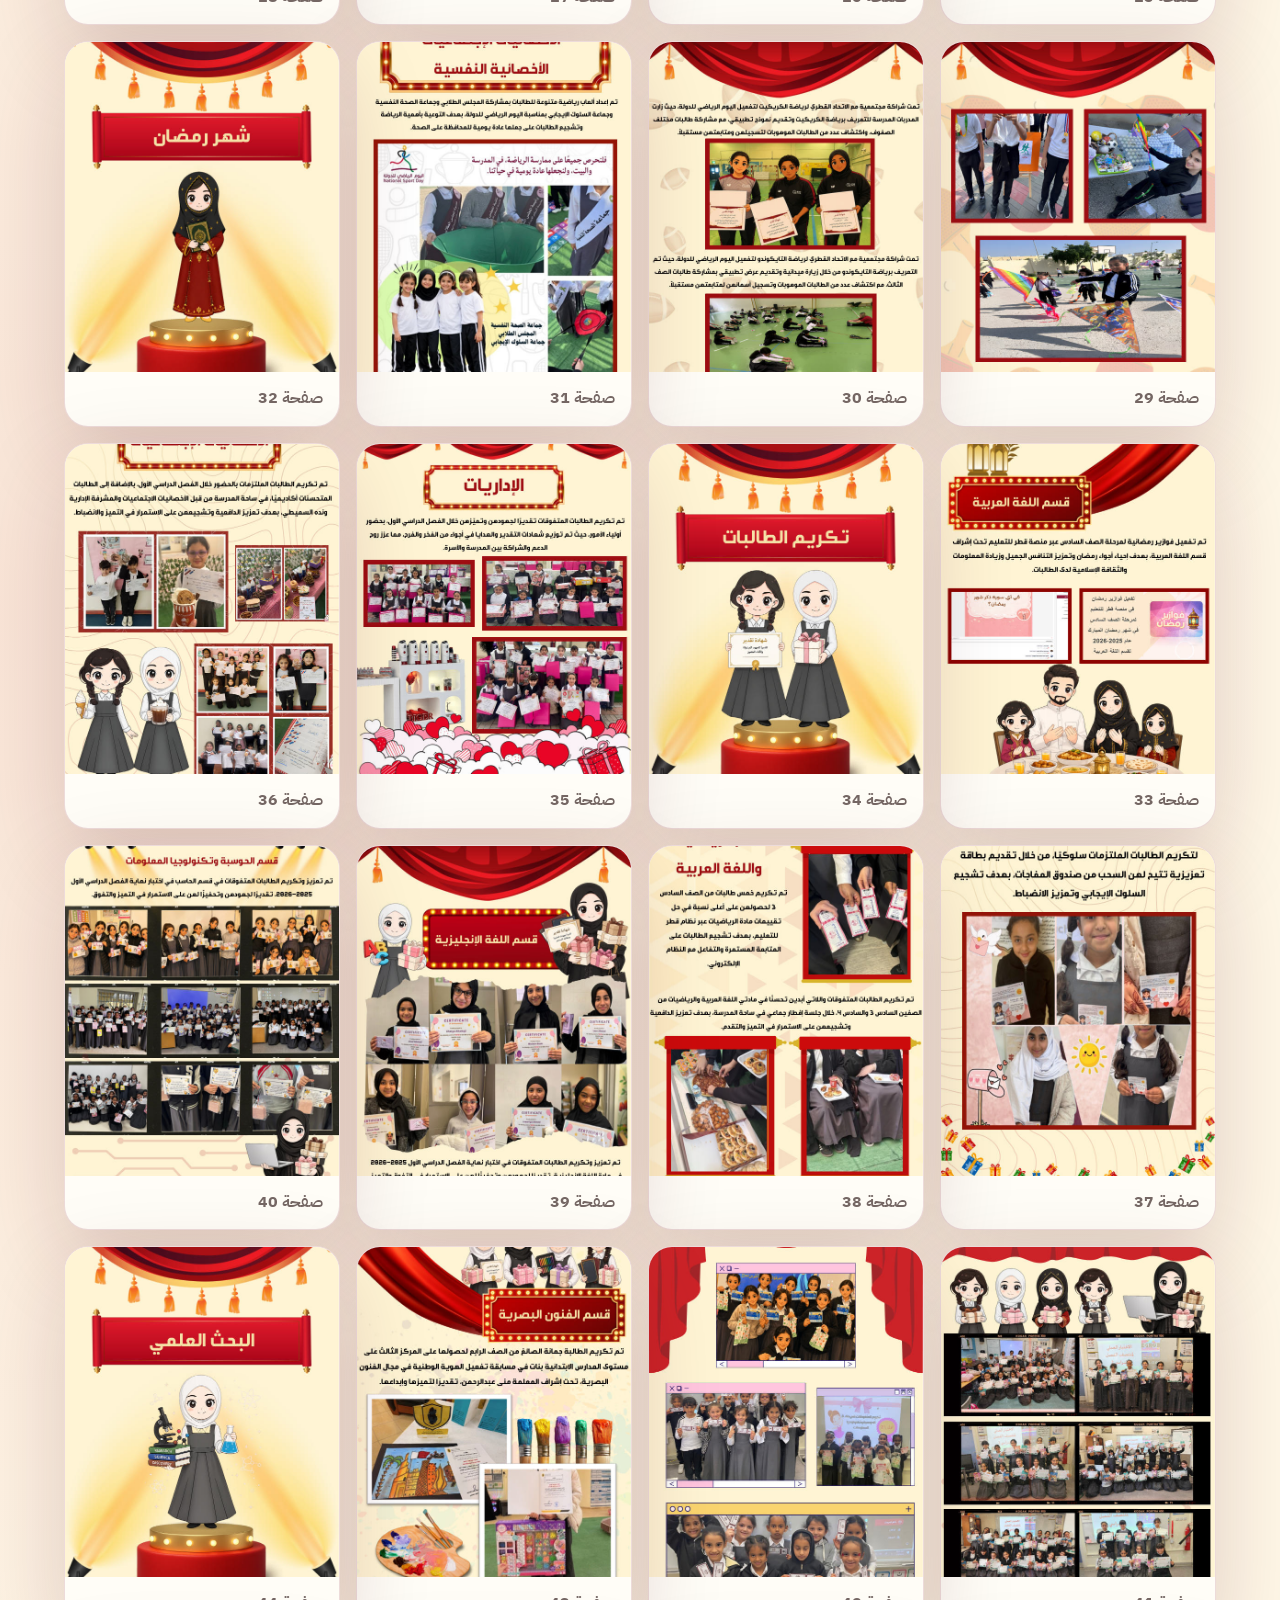
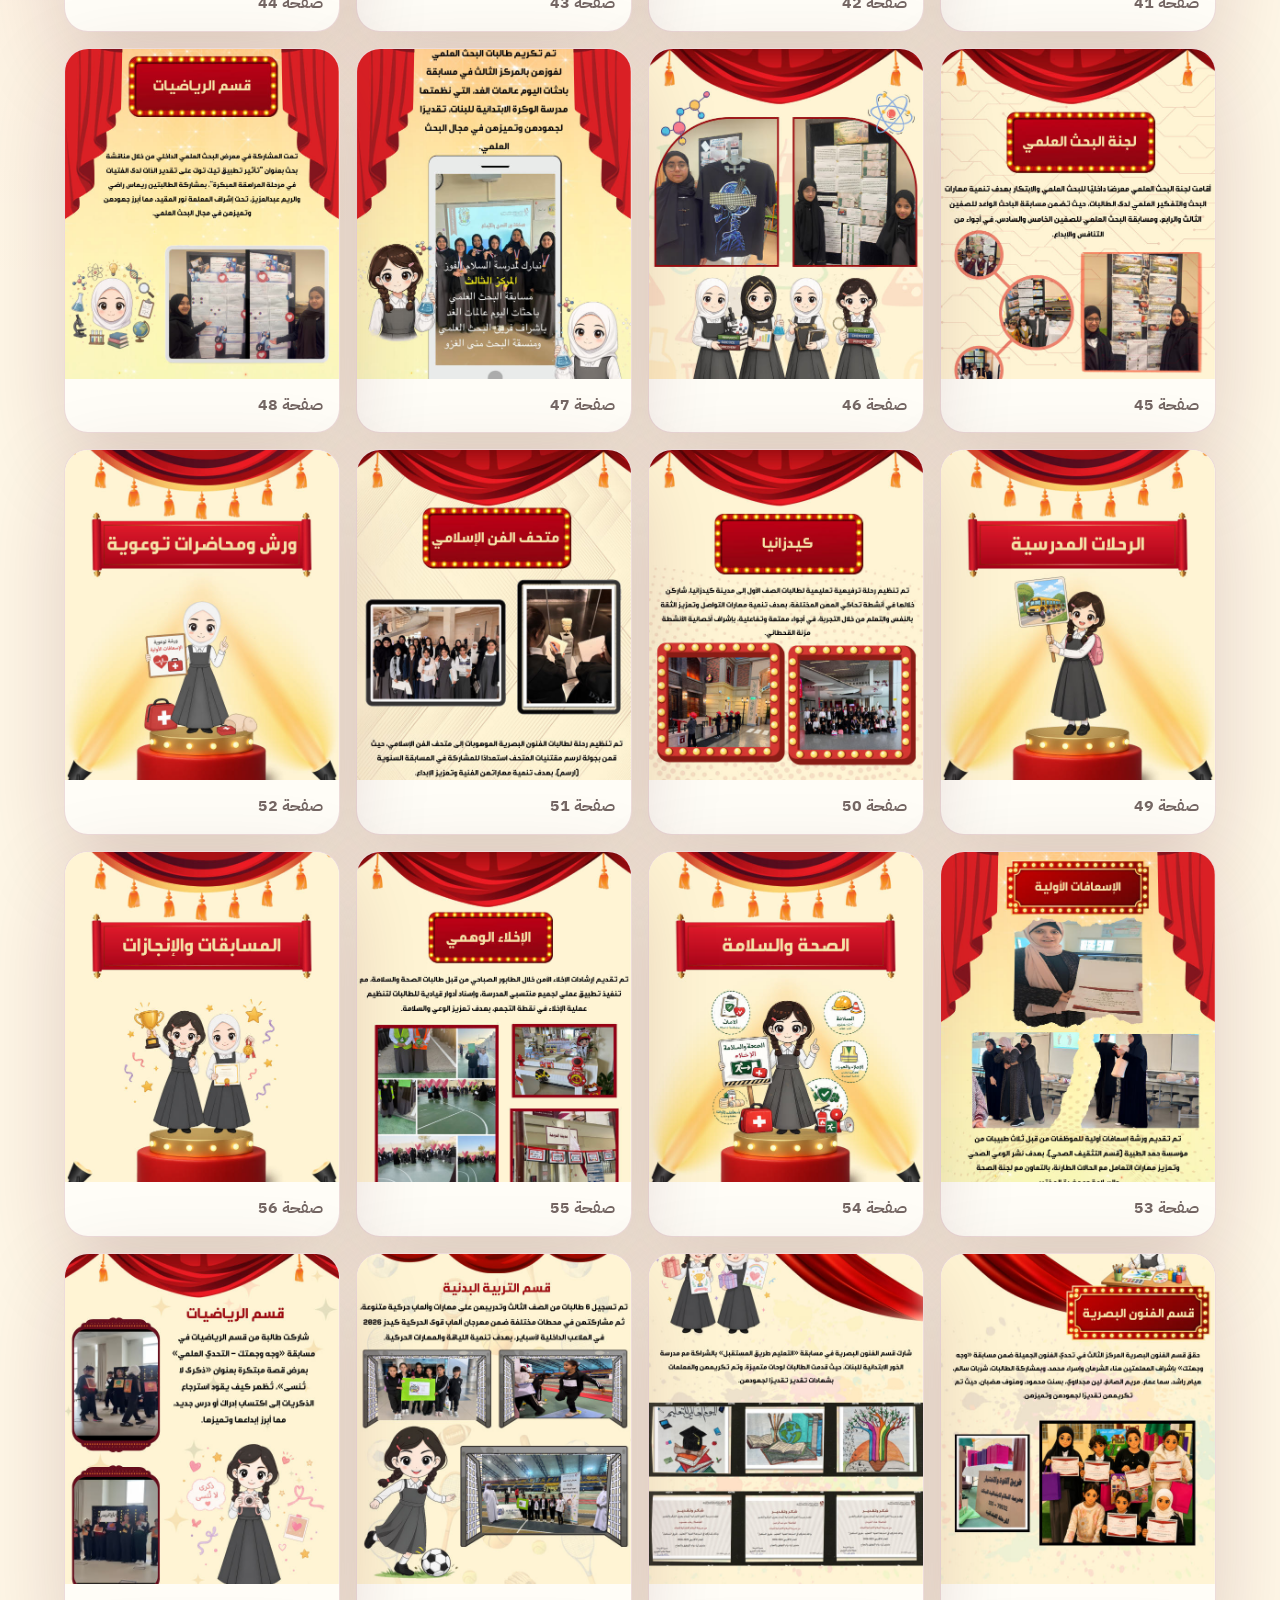
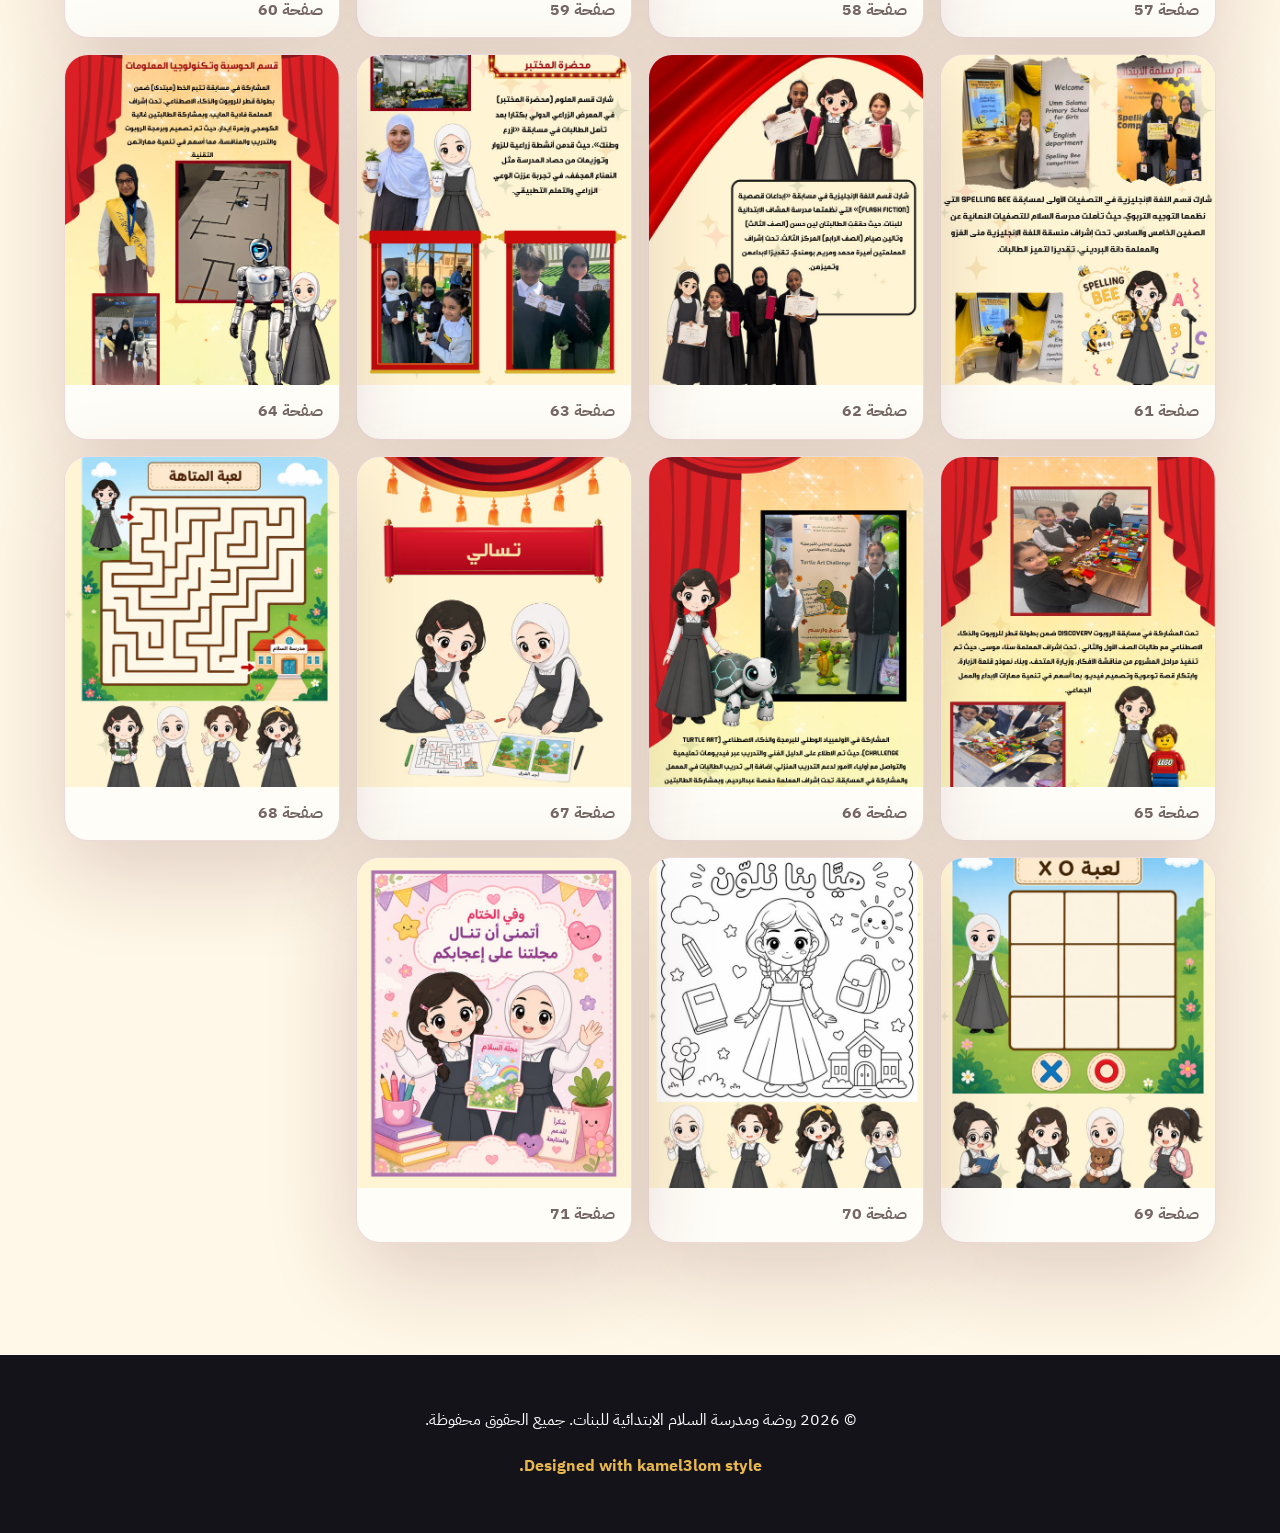
==== commit d7f35604: "Add files via upload" ====
--- a/magazine.html
+++ b/magazine.html
@@ -2,9 +2,9 @@
 <html lang="ar" dir="rtl">
 <head><meta charset="utf-8"><meta name="viewport" content="width=device-width,initial-scale=1"><title>معرض مجلة السلام</title><link rel="stylesheet" href="style.css"></head>
 <body>
-<header class="site-header"><a class="brand" href="index.html"><span class="brand-mark">س</span><span><b>مدرسة السلام الابتدائية</b><small>معرض المجلة</small></span></a><nav id="nav"><a href="index.html">الرئيسية</a><a href="magazine.html">معرض المجلة</a></nav><div class="header-actions"><button id="themeBtn">◐</button><button id="menuBtn">☰</button></div></header>
-<main><section class="page-hero"><span class="eyebrow">مجلة السلام</span><h1>صفحات الإصدار الثاني</h1><p>استعراض مرئي لكل صفحات المجلة الأصلية، مع إمكانية البحث برقم الصفحة وتكبير أي صفحة.</p><input id="pageSearch" class="search-input" placeholder="ابحثي برقم الصفحة مثل: 1 أو 22 أو 44"></section><section class="gallery-grid" id="galleryGrid"></section></main>
-<div class="modal" id="modal"><button id="closeModal">×</button><img id="modalImg" alt="صفحة مكبرة"></div>
+<header class="header"><a class="brand" href="index.html"><span class="brand-logo">س</span><span><b>مدرسة السلام الابتدائية</b><small>معرض المجلة</small></span></a><nav id="topNav"><a href="index.html">الرئيسية</a><a href="magazine.html">كل الصفحات</a></nav><div class="actions"><button id="themeBtn">◐</button><button id="menuBtn">☰</button></div></header>
+<main><section class="mag-hero reveal"><span class="label">معرض المجلة</span><h1>صفحات الإصدار الثاني</h1><p>بحث سريع وتكبير مباشر لكل صفحة من صفحات المجلة.</p><input id="pageSearch" placeholder="ابحثي برقم الصفحة مثل: 1 أو 22 أو 44"></section><section class="gallery-grid" id="galleryGrid"></section></main>
+<div class="image-modal" id="imageModal"><button id="closeImage">×</button><img id="bigImage" alt="صفحة مكبرة"></div><button class="top-btn" id="topBtn">↑</button>
 <footer><p>© 2026 روضة ومدرسة السلام الابتدائية للبنات. جميع الحقوق محفوظة.</p><p class="sig">Designed with kamel3lom style.</p></footer>
 <script src="data.js"></script><script src="script.js"></script>
 </body></html>
--- a/style.css
+++ b/style.css
@@ -1,15 +1,18 @@
 
 @import url('https://fonts.googleapis.com/css2?family=IBM+Plex+Sans+Arabic:wght@400;500;700;800&display=swap');
-:root{--bg:#fff7e7;--surface:#fffdf7;--text:#25171a;--muted:#766866;--red:#b70f20;--maroon:#7d102a;--gold:#e8b84e;--line:rgba(125,16,42,.16);--shadow:0 28px 80px rgba(78,18,30,.17)}
-.dark{--bg:#100d13;--surface:#1b1720;--text:#fff8ea;--muted:#c9beb7;--line:rgba(255,255,255,.12);--shadow:0 28px 80px rgba(0,0,0,.48)}
-*{box-sizing:border-box}html{scroll-behavior:smooth}body{margin:0;font-family:'IBM Plex Sans Arabic',Tahoma,sans-serif;color:var(--text);background:radial-gradient(circle at top right,rgba(232,184,78,.28),transparent 34%),radial-gradient(circle at left 45%,rgba(183,15,32,.08),transparent 30%),var(--bg);line-height:1.85}a{text-decoration:none;color:inherit}img{display:block;max-width:100%}button,input{font-family:inherit}
-.intro{position:fixed;inset:0;z-index:999;display:grid;place-items:center;background:#160b0e;overflow:hidden;transition:opacity .8s ease,visibility .8s ease}.intro.hide{opacity:0;visibility:hidden}.curtain{position:absolute;top:0;width:52%;height:100%;background:repeating-linear-gradient(90deg,#8e0f20 0 24px,#c51b2d 24px 48px,#710916 48px 70px);transition:transform 1.5s cubic-bezier(.77,0,.18,1)}.curtain-right{right:0}.curtain-left{left:0}.intro.open .curtain-right{transform:translateX(102%)}.intro.open .curtain-left{transform:translateX(-102%)}.spotlight{position:absolute;inset:-15%;background:radial-gradient(circle at 50% 35%,rgba(255,223,141,.85),rgba(255,223,141,.08) 28%,transparent 50%)}.intro-content{position:relative;text-align:center;color:white;z-index:2}.intro-content span{color:var(--gold);font-weight:800}.intro-content h1{font-size:clamp(3rem,8vw,7rem);margin:.2rem 0}.intro-content button{border:none;border-radius:999px;padding:1rem 2rem;background:linear-gradient(135deg,var(--gold),#fff0a9);font-weight:900;cursor:pointer}
-.site-header{position:sticky;top:0;z-index:80;display:flex;align-items:center;justify-content:space-between;gap:1rem;padding:1rem 5vw;background:rgba(255,253,247,.88);backdrop-filter:blur(18px);border-bottom:1px solid var(--line)}.dark .site-header{background:rgba(27,23,32,.88)}.brand{display:flex;align-items:center;gap:.8rem}.brand-mark{width:54px;height:54px;border-radius:19px;background:linear-gradient(135deg,var(--red),var(--gold));display:grid;place-items:center;color:white;font-weight:900;font-size:1.45rem;box-shadow:var(--shadow)}.brand small{display:block;color:var(--muted)}nav{display:flex;gap:.2rem;align-items:center}nav a{padding:.65rem .85rem;border-radius:999px;color:var(--muted);font-weight:800}.header-actions{display:flex;gap:.45rem}.header-actions button{width:43px;height:43px;border:1px solid var(--line);border-radius:15px;background:var(--surface);color:var(--text);font-weight:900;cursor:pointer}.header-actions #menuBtn{display:none}
-main{padding:0 5vw 4rem}.hero{display:grid;grid-template-columns:1.05fr .95fr;gap:2.2rem;align-items:center;min-height:78vh;padding:4rem 0}.eyebrow{display:inline-flex;background:rgba(183,15,32,.10);color:var(--red);padding:.35rem .95rem;border-radius:999px;font-weight:900}.dark .eyebrow{color:var(--gold);background:rgba(232,184,78,.12)}h1,.hero h1{font-size:clamp(2.45rem,5.3vw,5rem);line-height:1.15;margin:.75rem 0 1rem}h2{font-size:clamp(1.9rem,3.2vw,3rem);line-height:1.3}.hero p,.page-hero p{font-size:1.15rem;color:var(--muted);max-width:760px}.hero-actions{display:flex;gap:.85rem;flex-wrap:wrap;margin-top:2rem}.btn{border:none;border-radius:17px;padding:.9rem 1.25rem;background:linear-gradient(135deg,var(--red),var(--maroon));color:white;font-weight:900;box-shadow:var(--shadow);display:inline-flex}.btn.outline{background:var(--surface);border:1px solid var(--line);color:var(--text)}
-.hero-visual img{border-radius:34px;box-shadow:var(--shadow);border:8px solid rgba(255,255,255,.65);transform:rotate(-2deg);width:min(520px,100%);margin:auto}.quick-stats{display:grid;grid-template-columns:repeat(4,1fr);gap:1rem;margin:-2rem 0 3rem}.quick-stats div,.info-card,.report-card,.contact-card{background:var(--surface);border:1px solid var(--line);border-radius:28px;padding:1.4rem;box-shadow:var(--shadow)}.quick-stats div{text-align:center}.quick-stats b{display:block;color:var(--red);font-size:1.35rem}.quick-stats span,.info-card p{color:var(--muted)}.section-head{margin:3rem 0 1.3rem}.section-head.row{display:flex;align-items:end;justify-content:space-between;gap:1rem}.text-link{color:var(--red);font-weight:900}.about-grid{display:grid;grid-template-columns:1fr 1.35fr 1fr;gap:1rem}.image-card{padding:.6rem}.image-card img{border-radius:22px;height:100%;object-fit:cover}
-.reports-grid{display:grid;grid-template-columns:repeat(4,1fr);gap:1rem}.report-card{padding:0;overflow:hidden;cursor:pointer;transition:.25s}.report-card:hover{transform:translateY(-7px)}.report-card img{height:205px;width:100%;object-fit:cover}.report-card div{padding:1rem}.report-card span{color:var(--red);font-weight:900}.report-card p{color:var(--muted);margin:0}
-.principal{display:grid;grid-template-columns:1fr .75fr;gap:1.5rem;align-items:center;background:linear-gradient(135deg,rgba(183,15,32,.94),rgba(35,18,22,.96));color:white;border-radius:36px;padding:2rem;margin:4rem 0;box-shadow:var(--shadow)}.principal p{color:rgba(255,255,255,.82)}.principal img{border-radius:28px;border:6px solid rgba(255,255,255,.25)}.contact{padding:3rem 0}.contact-card{text-align:center}.contact-links{display:flex;justify-content:center;gap:.7rem;flex-wrap:wrap;margin-top:1rem}.contact-links a{background:rgba(183,15,32,.1);color:var(--red);padding:.55rem .85rem;border-radius:999px;font-weight:900}
-.report-modal,.modal{position:fixed;inset:0;z-index:200;background:rgba(0,0,0,.82);display:none;align-items:center;justify-content:center;padding:2rem}.report-modal.open,.modal.open{display:flex}.report-box{width:min(1100px,96vw);max-height:88vh;overflow:auto;background:var(--surface);color:var(--text);border-radius:30px;padding:1.2rem;box-shadow:var(--shadow)}.close,#closeModal{position:absolute;top:22px;left:22px;width:50px;height:50px;border:none;border-radius:17px;font-size:2rem;cursor:pointer}.report-header{display:grid;grid-template-columns:320px 1fr;gap:1.2rem;align-items:center}.report-header img{border-radius:24px}.report-header p{color:var(--muted);font-size:1.08rem}.report-pages{display:grid;grid-template-columns:repeat(4,1fr);gap:.8rem}.report-pages img{height:240px;width:100%;object-fit:cover;border-radius:18px;cursor:pointer;border:1px solid var(--line)}.modal img{max-width:94vw;max-height:88vh;border-radius:20px;background:white}
-.page-hero{text-align:center;max-width:900px;margin:auto;padding:4rem 0 1.5rem}.search-input{width:min(640px,100%);padding:1rem;border:1px solid var(--line);background:var(--surface);color:var(--text);border-radius:18px}.gallery-grid{display:grid;grid-template-columns:repeat(4,1fr);gap:1rem}.gallery-item{background:var(--surface);border:1px solid var(--line);border-radius:24px;overflow:hidden;box-shadow:var(--shadow);cursor:pointer}.gallery-item img{height:330px;width:100%;object-fit:cover}.gallery-item p{padding:.75rem 1rem;margin:0;font-weight:900;color:var(--muted)}
-footer{background:#15131a;color:white;text-align:center;padding:2.2rem 5vw;margin-top:3rem}.sig{color:var(--gold);font-weight:900}
-@media(max-width:1100px){.hero,.principal,.report-header{grid-template-columns:1fr}.about-grid{grid-template-columns:1fr}.reports-grid,.gallery-grid,.report-pages{grid-template-columns:repeat(2,1fr)}.quick-stats{grid-template-columns:repeat(2,1fr)}}@media(max-width:760px){.header-actions #menuBtn{display:block}nav{display:none;position:fixed;inset:86px 0 auto 0;background:var(--surface);padding:1rem 5vw;border-bottom:1px solid var(--line);flex-direction:column;align-items:stretch}nav.open{display:flex}.hero{min-height:auto;padding:2rem 0}h1,.hero h1{font-size:2.35rem}.reports-grid,.gallery-grid,.quick-stats,.report-pages{grid-template-columns:1fr}}
+:root{--bg:#fff7e7;--surface:#fffdf7;--glass:rgba(255,253,247,.78);--text:#231417;--muted:#756764;--red:#b70f20;--maroon:#7d102a;--gold:#e8b84e;--line:rgba(125,16,42,.14);--shadow:0 30px 90px rgba(78,18,30,.18)}
+.dark{--bg:#0f0d13;--surface:#1b1720;--glass:rgba(27,23,32,.78);--text:#fff8ea;--muted:#c9beb7;--line:rgba(255,255,255,.12);--shadow:0 30px 90px rgba(0,0,0,.5)}
+*{box-sizing:border-box}html{scroll-behavior:smooth}body{margin:0;font-family:'IBM Plex Sans Arabic',Tahoma,sans-serif;color:var(--text);background:radial-gradient(circle at top right,rgba(232,184,78,.28),transparent 34%),radial-gradient(circle at left 48%,rgba(183,15,32,.08),transparent 30%),var(--bg);line-height:1.85}a{text-decoration:none;color:inherit}img{display:block;max-width:100%}button,input{font-family:inherit}
+.cinema{position:fixed;inset:0;z-index:999;background:#160b0e;display:grid;place-items:center;overflow:hidden;transition:.8s}.cinema.hide{opacity:0;visibility:hidden}.curtain{position:absolute;top:0;height:100%;width:52%;background:repeating-linear-gradient(90deg,#7b0c19 0 24px,#bd1729 24px 48px,#5e0711 48px 70px);transition:1.4s cubic-bezier(.77,0,.18,1)}.curtain.right{right:0}.curtain.left{left:0}.cinema.open .curtain.right{transform:translateX(102%)}.cinema.open .curtain.left{transform:translateX(-102%)}.light{position:absolute;inset:-15%;background:radial-gradient(circle at 50% 34%,rgba(255,226,145,.88),rgba(255,226,145,.11) 30%,transparent 50%)}.cinema-text{position:relative;text-align:center;color:white;z-index:2}.cinema-text span{color:var(--gold);font-weight:900}.cinema-text h1{font-size:clamp(3rem,8vw,7rem);margin:.2rem 0}.cinema-text button{border:none;border-radius:999px;padding:1rem 2.1rem;background:linear-gradient(135deg,var(--gold),#fff0a9);font-weight:900;cursor:pointer}
+.header{position:sticky;top:0;z-index:80;display:flex;align-items:center;justify-content:space-between;gap:1rem;padding:1rem 5vw;background:var(--glass);backdrop-filter:blur(20px);border-bottom:1px solid var(--line)}.brand{display:flex;align-items:center;gap:.8rem}.brand-logo{width:54px;height:54px;border-radius:19px;background:linear-gradient(135deg,var(--red),var(--gold));display:grid;place-items:center;color:white;font-weight:900;font-size:1.45rem;box-shadow:var(--shadow)}.brand small{display:block;color:var(--muted)}nav{display:flex;gap:.2rem}nav a{padding:.65rem .85rem;border-radius:999px;color:var(--muted);font-weight:900}nav a:hover{background:rgba(183,15,32,.1);color:var(--red)}.actions{display:flex;gap:.45rem}.actions button{width:43px;height:43px;border:1px solid var(--line);border-radius:15px;background:var(--surface);color:var(--text);font-weight:900;cursor:pointer}.actions #menuBtn{display:none}
+main{padding:0 5vw 4rem}.hero{min-height:78vh;display:grid;grid-template-columns:1.08fr .92fr;gap:2rem;align-items:center;padding:4rem 0}.label{display:inline-flex;background:rgba(183,15,32,.1);color:var(--red);padding:.35rem .95rem;border-radius:999px;font-weight:900}.dark .label{color:var(--gold);background:rgba(232,184,78,.13)}h1{font-size:clamp(2.5rem,5.5vw,5.4rem);line-height:1.1;margin:.75rem 0 1rem}h2{font-size:clamp(1.9rem,3.2vw,3.1rem);line-height:1.25;margin:.4rem 0}.hero p,.section-head p,.mag-hero p{font-size:1.15rem;color:var(--muted);max-width:760px}.hero-buttons{display:flex;gap:.85rem;flex-wrap:wrap;margin-top:2rem}.btn{border:none;border-radius:17px;padding:.9rem 1.25rem;background:linear-gradient(135deg,var(--red),var(--maroon));color:white;font-weight:900;box-shadow:var(--shadow);display:inline-flex}.btn.alt{background:var(--surface);border:1px solid var(--line);color:var(--text)}
+.hero-stage{position:relative}.feature-card{background:var(--glass);border:1px solid var(--line);border-radius:38px;padding:1rem;box-shadow:var(--shadow);transform:rotate(-2deg)}.feature-card img{border-radius:28px}.feature-card span{display:block;text-align:center;font-weight:900;color:var(--red);margin-top:.7rem}.floating-note{position:absolute;bottom:8%;right:-3%;background:var(--surface);border:1px solid var(--line);border-radius:22px;padding:.9rem 1rem;box-shadow:var(--shadow);font-weight:900;color:var(--muted)}
+.section-head{margin:3rem 0 1.25rem}.portal-tabs{display:grid;grid-template-columns:repeat(4,1fr);gap:1rem}.portal-card{position:relative;min-height:245px;border-radius:30px;overflow:hidden;box-shadow:var(--shadow);cursor:pointer;transition:.3s}.portal-card:hover{transform:translateY(-8px)}.portal-card img{height:100%;width:100%;object-fit:cover}.portal-card .overlay{position:absolute;inset:0;background:linear-gradient(to top,rgba(0,0,0,.74),transparent 60%);display:flex;align-items:end;padding:1.2rem;color:white}.portal-card h3{margin:0;font-size:1.35rem}.portal-card p{margin:.2rem 0 0;color:rgba(255,255,255,.82)}
+.tabs-shell{display:grid;grid-template-columns:290px 1fr;gap:1.2rem;background:var(--glass);border:1px solid var(--line);border-radius:34px;padding:1rem;box-shadow:var(--shadow)}.side-tabs{display:grid;gap:.55rem;align-content:start;max-height:720px;overflow:auto}.tab-btn{display:flex;align-items:center;gap:.7rem;text-align:right;border:1px solid var(--line);background:var(--surface);color:var(--text);border-radius:18px;padding:.8rem;cursor:pointer;font-weight:900}.tab-btn.active{background:linear-gradient(135deg,var(--red),var(--maroon));color:white}.tab-content{min-height:600px}.tab-hero{display:grid;grid-template-columns:1fr 1fr;gap:1.2rem;align-items:center}.tab-hero img{border-radius:28px;box-shadow:var(--shadow)}.tab-report{background:var(--surface);border:1px solid var(--line);border-radius:28px;padding:1.3rem;box-shadow:var(--shadow)}.tab-actions{display:flex;gap:.6rem;flex-wrap:wrap;margin:1rem 0}.tab-actions button,.report-actions button{border:none;border-radius:14px;background:var(--red);color:white;padding:.65rem .9rem;font-weight:900;cursor:pointer}.tab-pages{display:grid;grid-template-columns:repeat(4,1fr);gap:.75rem;margin-top:1rem}.tab-pages img{height:220px;width:100%;object-fit:cover;border-radius:18px;cursor:pointer;border:1px solid var(--line);transition:.2s}.tab-pages img:hover{transform:scale(1.03)}
+.page-carousel{display:grid;grid-auto-flow:column;grid-auto-columns:minmax(200px,260px);gap:1rem;overflow:auto;padding:1rem 0 1.4rem}.page-thumb{position:relative;border-radius:24px;overflow:hidden;box-shadow:var(--shadow);cursor:pointer;border:1px solid var(--line)}.page-thumb img{height:340px;width:100%;object-fit:cover}.page-thumb b{position:absolute;top:.6rem;right:.6rem;background:rgba(0,0,0,.65);color:white;border-radius:999px;padding:.2rem .6rem}
+.contact{padding:3rem 0}.contact-card{background:var(--surface);border:1px solid var(--line);border-radius:32px;padding:2rem;text-align:center;box-shadow:var(--shadow)}.contact-card div{display:flex;justify-content:center;gap:.7rem;flex-wrap:wrap}.contact-card a{background:rgba(183,15,32,.1);color:var(--red);padding:.55rem .85rem;border-radius:999px;font-weight:900}
+.report-modal,.image-modal{position:fixed;inset:0;z-index:220;background:rgba(0,0,0,.84);display:none;align-items:center;justify-content:center;padding:2rem}.report-modal.open,.image-modal.open{display:flex}.report-panel{width:min(1120px,96vw);max-height:88vh;overflow:auto;background:var(--surface);border-radius:34px;padding:1.3rem;box-shadow:var(--shadow)}.close,#closeImage{position:absolute;top:22px;left:22px;width:50px;height:50px;border:none;border-radius:17px;font-size:2rem;cursor:pointer}.image-modal img{max-width:94vw;max-height:88vh;border-radius:20px;background:white}
+.mag-hero{text-align:center;max-width:900px;margin:auto;padding:4rem 0 1.5rem}.mag-hero input{width:min(640px,100%);padding:1rem;border:1px solid var(--line);background:var(--surface);color:var(--text);border-radius:18px}.gallery-grid{display:grid;grid-template-columns:repeat(4,1fr);gap:1rem}.gallery-item{background:var(--surface);border:1px solid var(--line);border-radius:24px;overflow:hidden;box-shadow:var(--shadow);cursor:pointer}.gallery-item img{height:330px;width:100%;object-fit:cover}.gallery-item p{margin:0;padding:.75rem 1rem;color:var(--muted);font-weight:900}
+.reveal{opacity:0;transform:translateY(26px);transition:.75s}.reveal.show{opacity:1;transform:translateY(0)}.top-btn{position:fixed;bottom:22px;left:22px;width:46px;height:46px;border:none;border-radius:16px;background:var(--gold);font-weight:900;box-shadow:var(--shadow);display:none}.top-btn.show{display:block}footer{background:#15131a;color:white;text-align:center;padding:2.2rem 5vw;margin-top:3rem}.sig{color:var(--gold);font-weight:900}
+@media(max-width:1100px){.hero,.tab-hero{grid-template-columns:1fr}.portal-tabs,.gallery-grid,.tab-pages{grid-template-columns:repeat(2,1fr)}.tabs-shell{grid-template-columns:1fr}.side-tabs{grid-template-columns:repeat(2,1fr);max-height:none}}
+@media(max-width:760px){.actions #menuBtn{display:block}nav{display:none;position:fixed;inset:86px 0 auto 0;background:var(--surface);padding:1rem 5vw;border-bottom:1px solid var(--line);flex-direction:column;align-items:stretch}nav.open{display:flex}.hero{min-height:auto;padding:2rem 0}h1{font-size:2.35rem}.portal-tabs,.gallery-grid,.tab-pages,.side-tabs{grid-template-columns:1fr}.floating-note{position:static;margin-top:1rem}}
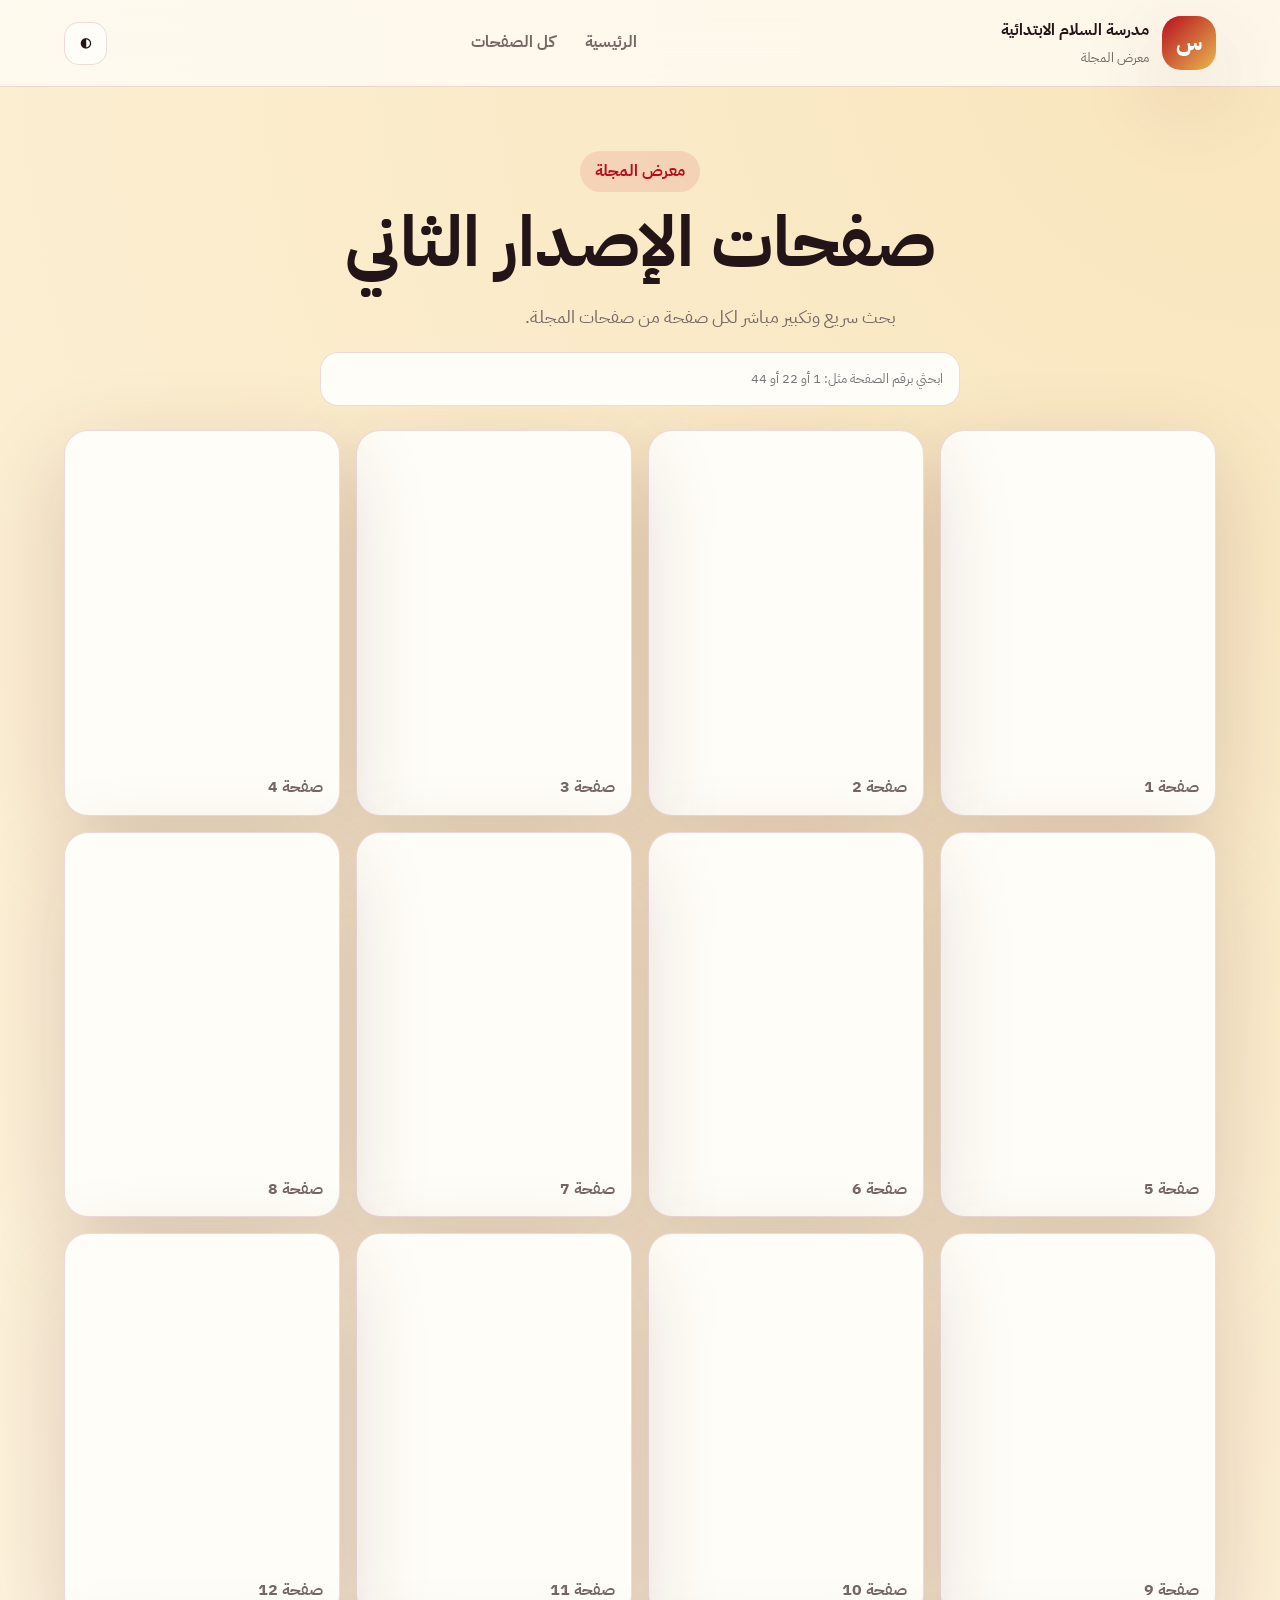
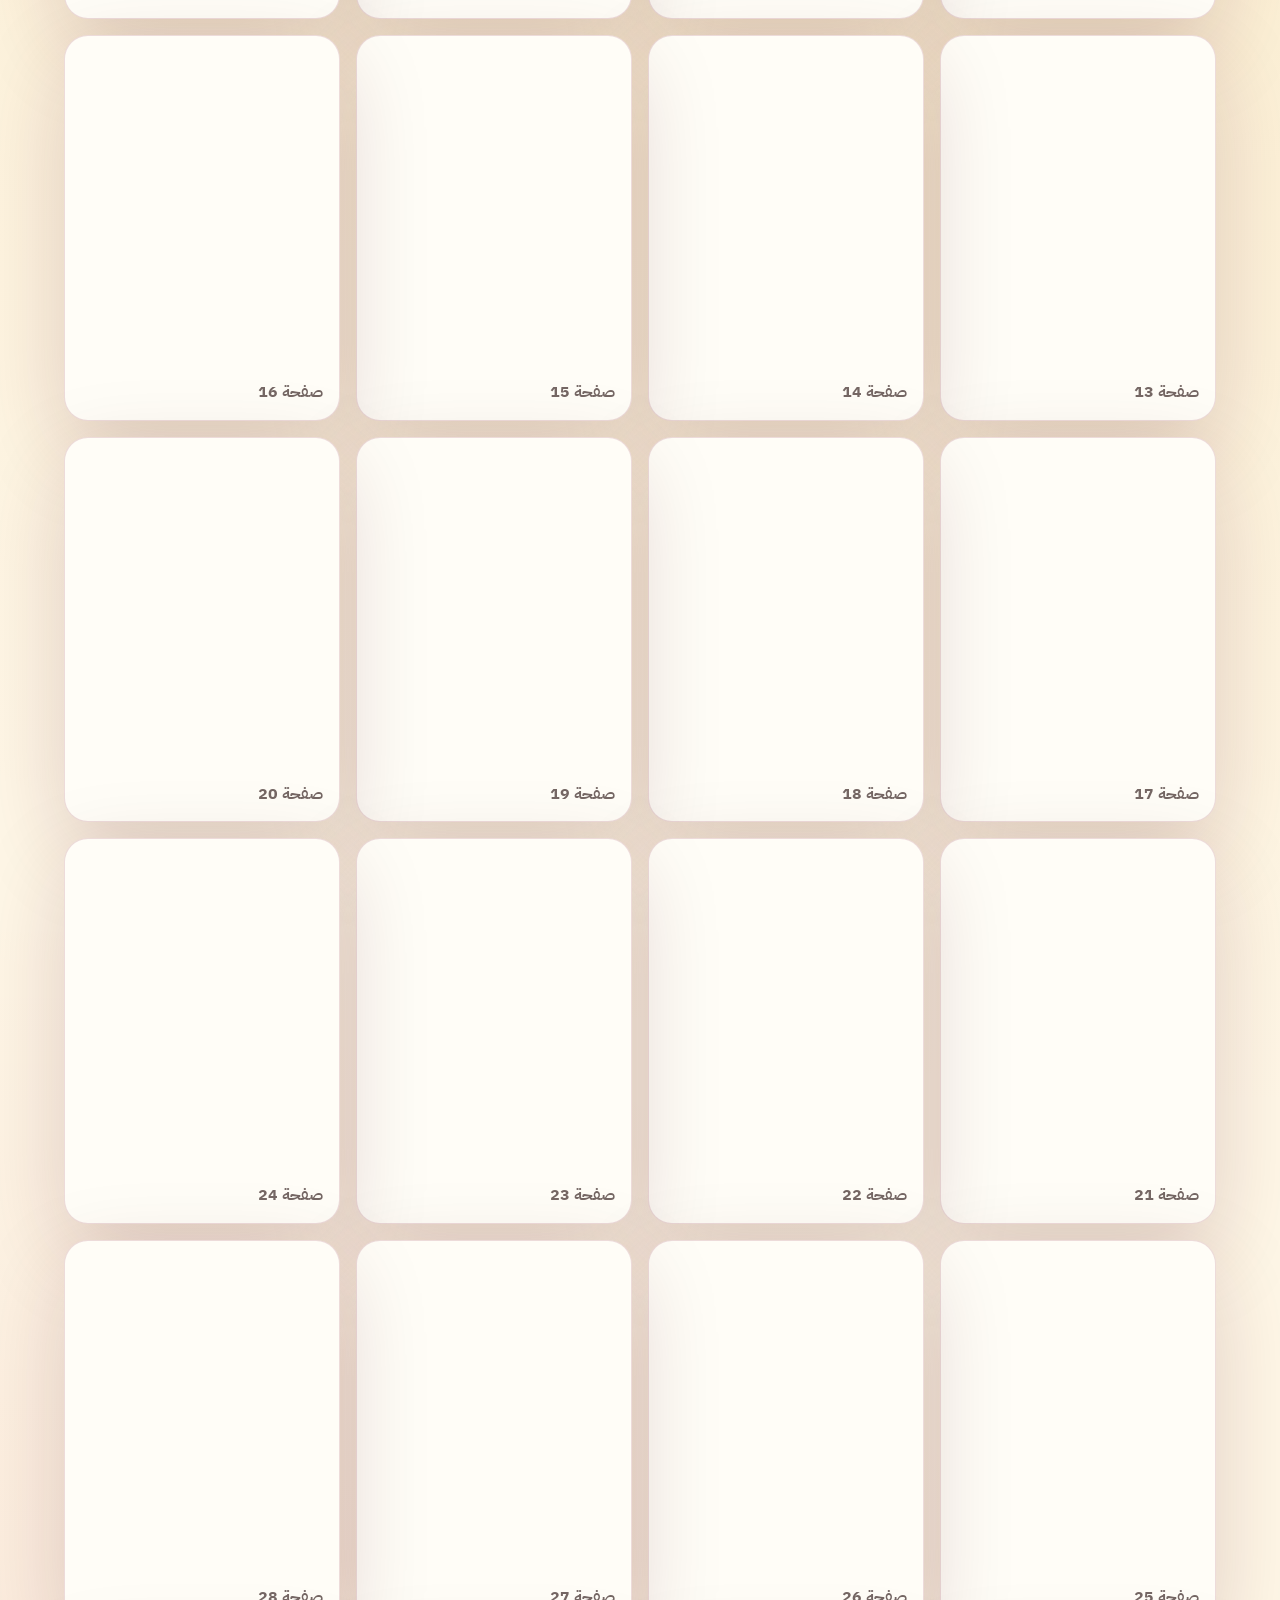
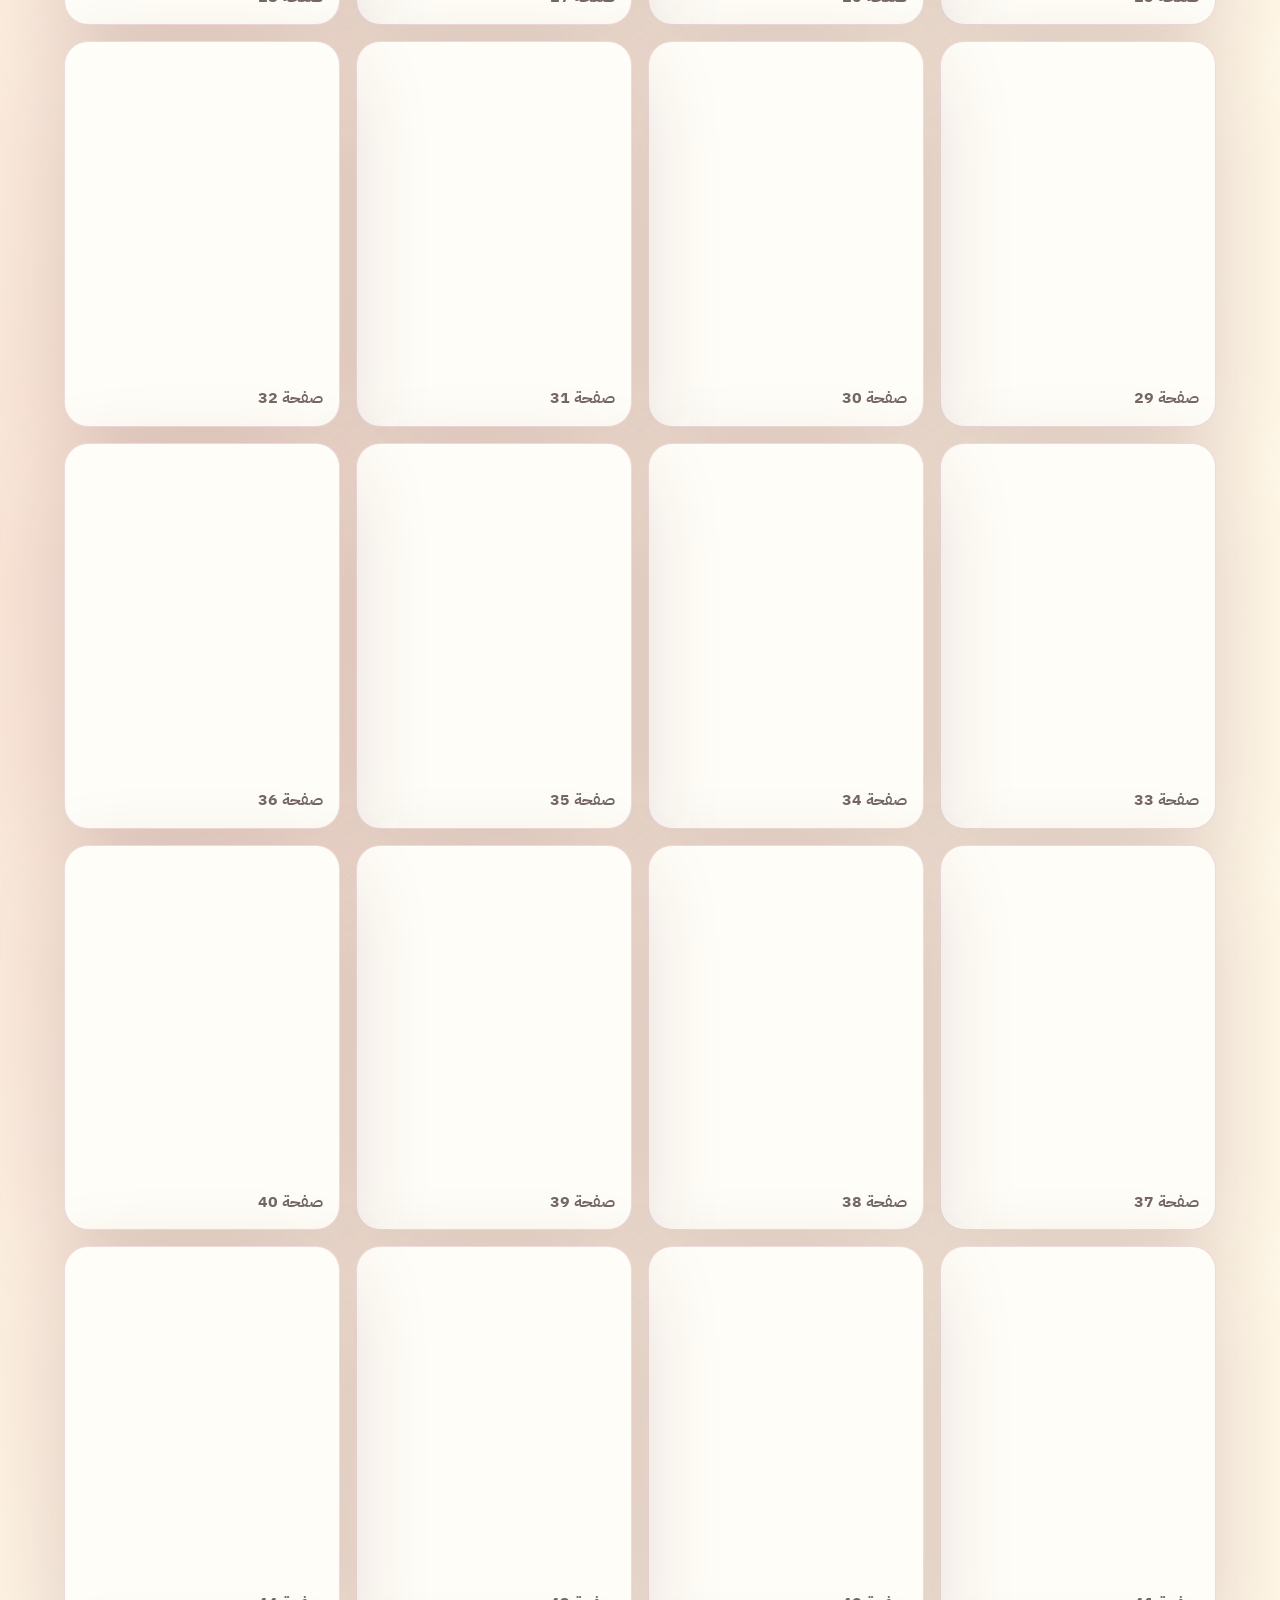
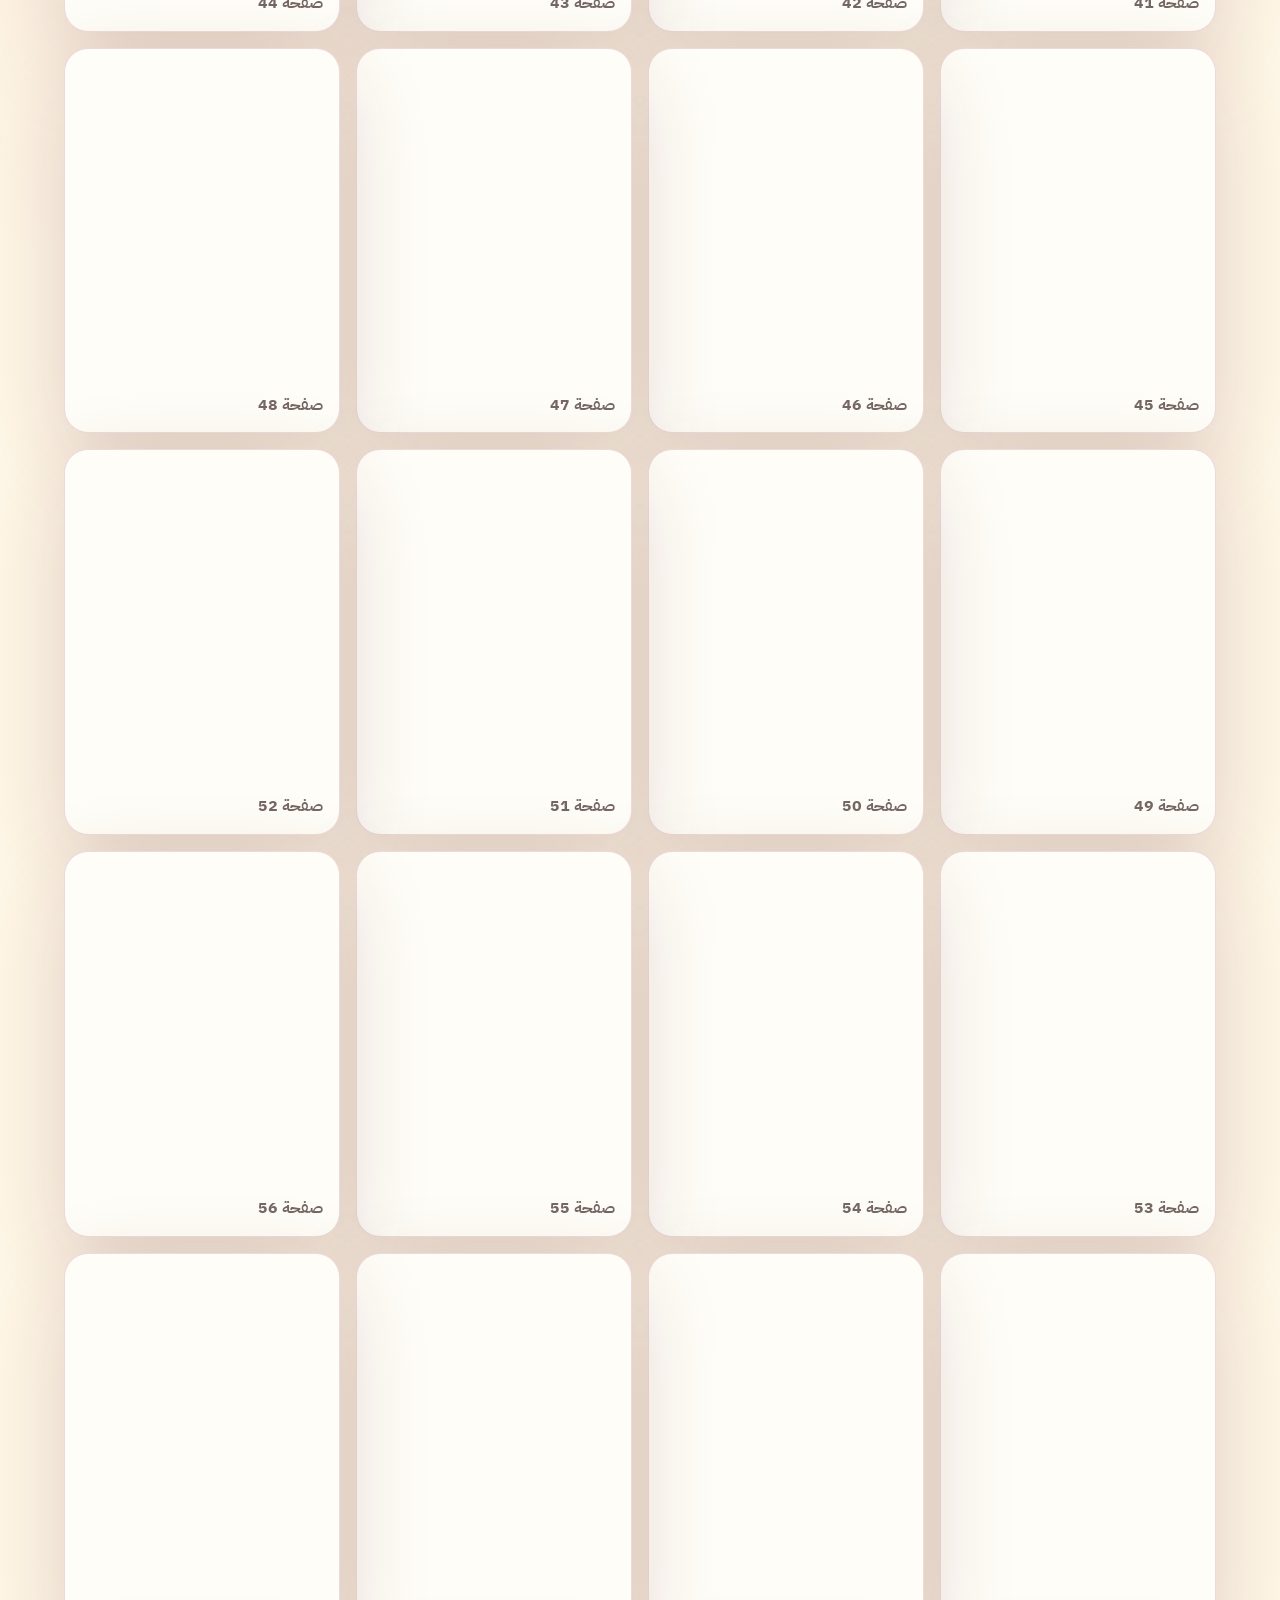
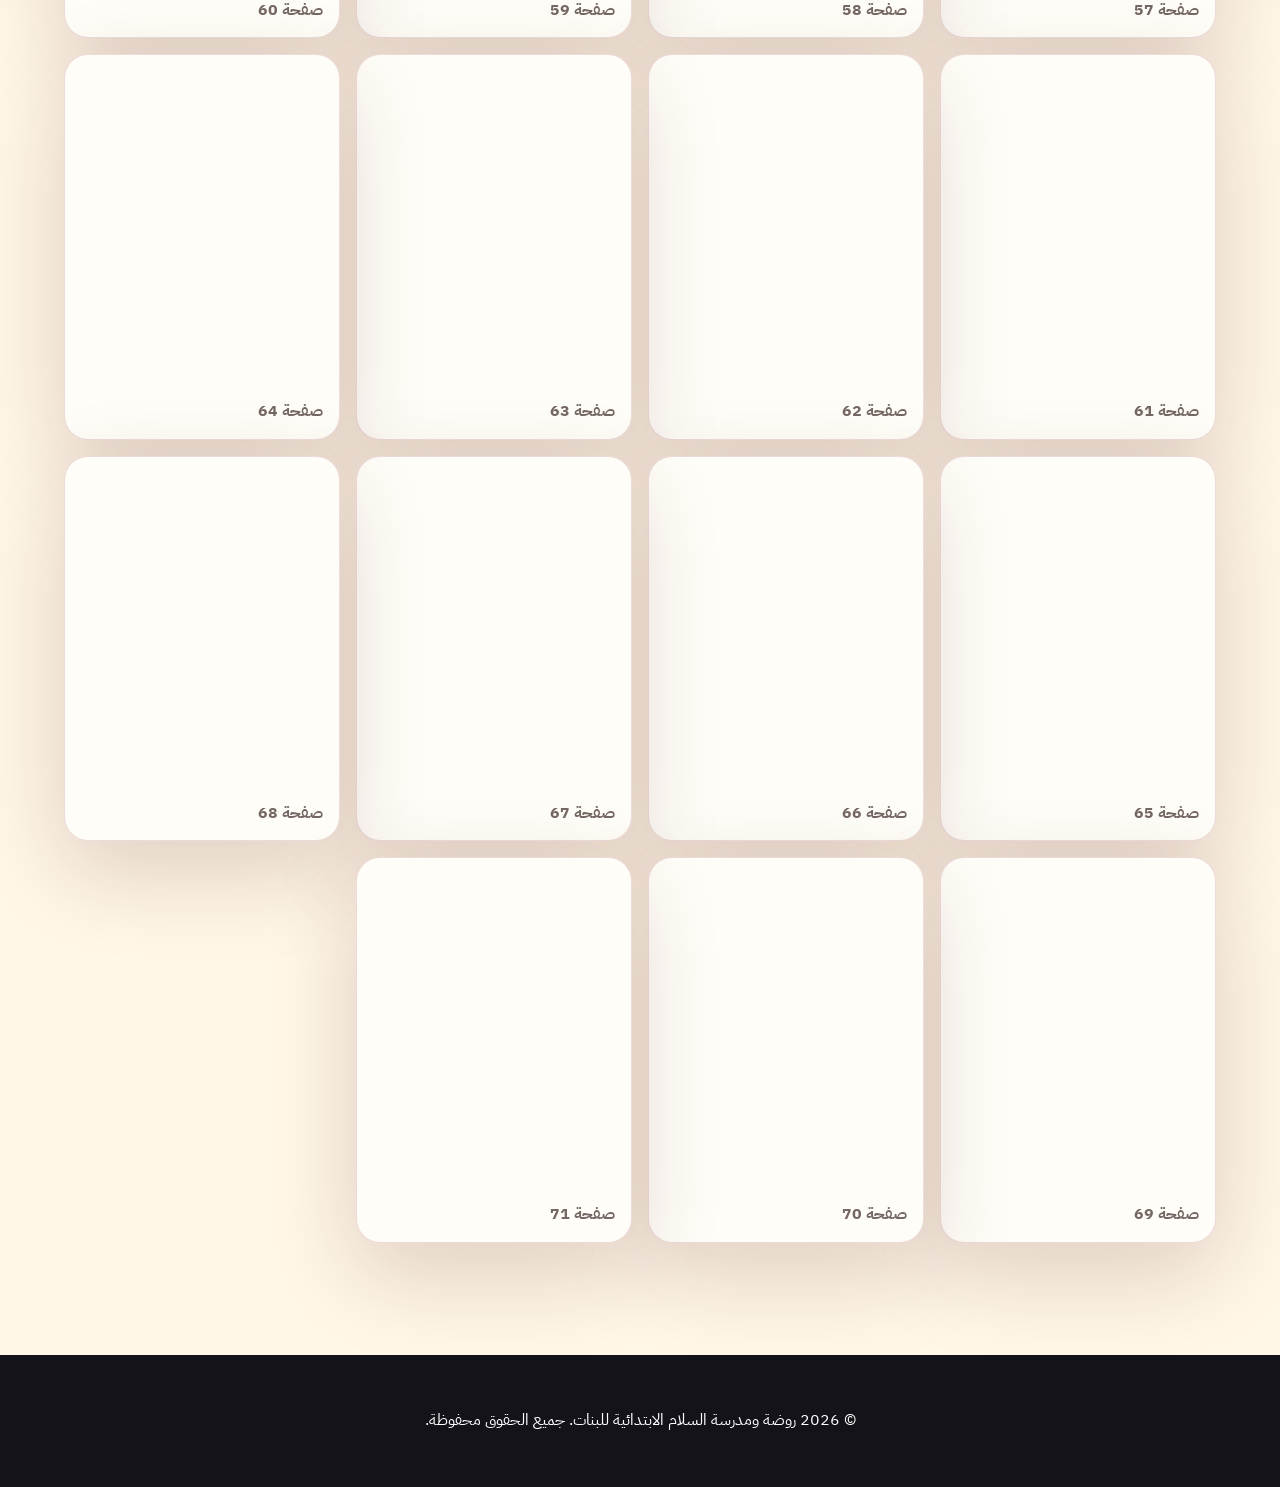
==== commit e53db768: "Add files via upload" ====
--- a/magazine.html
+++ b/magazine.html
@@ -5,6 +5,6 @@
 <header class="header"><a class="brand" href="index.html"><span class="brand-logo">س</span><span><b>مدرسة السلام الابتدائية</b><small>معرض المجلة</small></span></a><nav id="topNav"><a href="index.html">الرئيسية</a><a href="magazine.html">كل الصفحات</a></nav><div class="actions"><button id="themeBtn">◐</button><button id="menuBtn">☰</button></div></header>
 <main><section class="mag-hero reveal"><span class="label">معرض المجلة</span><h1>صفحات الإصدار الثاني</h1><p>بحث سريع وتكبير مباشر لكل صفحة من صفحات المجلة.</p><input id="pageSearch" placeholder="ابحثي برقم الصفحة مثل: 1 أو 22 أو 44"></section><section class="gallery-grid" id="galleryGrid"></section></main>
 <div class="image-modal" id="imageModal"><button id="closeImage">×</button><img id="bigImage" alt="صفحة مكبرة"></div><button class="top-btn" id="topBtn">↑</button>
-<footer><p>© 2026 روضة ومدرسة السلام الابتدائية للبنات. جميع الحقوق محفوظة.</p><p class="sig">Designed with kamel3lom style.</p></footer>
+<footer><p>© 2026 روضة ومدرسة السلام الابتدائية للبنات. جميع الحقوق محفوظة.</p></footer>
 <script src="data.js"></script><script src="script.js"></script>
 </body></html>
--- a/style.css
+++ b/style.css
@@ -16,3 +16,220 @@
 .reveal{opacity:0;transform:translateY(26px);transition:.75s}.reveal.show{opacity:1;transform:translateY(0)}.top-btn{position:fixed;bottom:22px;left:22px;width:46px;height:46px;border:none;border-radius:16px;background:var(--gold);font-weight:900;box-shadow:var(--shadow);display:none}.top-btn.show{display:block}footer{background:#15131a;color:white;text-align:center;padding:2.2rem 5vw;margin-top:3rem}.sig{color:var(--gold);font-weight:900}
 @media(max-width:1100px){.hero,.tab-hero{grid-template-columns:1fr}.portal-tabs,.gallery-grid,.tab-pages{grid-template-columns:repeat(2,1fr)}.tabs-shell{grid-template-columns:1fr}.side-tabs{grid-template-columns:repeat(2,1fr);max-height:none}}
 @media(max-width:760px){.actions #menuBtn{display:block}nav{display:none;position:fixed;inset:86px 0 auto 0;background:var(--surface);padding:1rem 5vw;border-bottom:1px solid var(--line);flex-direction:column;align-items:stretch}nav.open{display:flex}.hero{min-height:auto;padding:2rem 0}h1{font-size:2.35rem}.portal-tabs,.gallery-grid,.tab-pages,.side-tabs{grid-template-columns:1fr}.floating-note{position:static;margin-top:1rem}}
+
+
+/* Salama visual identity enhancements */
+.portal-card .overlay{
+  justify-content:space-between;
+  gap:1rem;
+}
+.mini-salama{
+  width:86px;
+  height:86px!important;
+  object-fit:cover;
+  border-radius:28px;
+  border:3px solid rgba(255,255,255,.85);
+  box-shadow:0 18px 45px rgba(0,0,0,.28);
+  transform:rotate(-3deg);
+}
+.tab-icon{
+  width:36px;
+  height:36px;
+  display:grid;
+  place-items:center;
+  border-radius:13px;
+  background:rgba(183,15,32,.10);
+}
+.tab-btn.active .tab-icon{
+  background:rgba(255,255,255,.18);
+}
+.tab-hero.enhanced{
+  align-items:stretch;
+}
+.section-cover{
+  position:relative;
+  min-height:360px;
+}
+.section-cover > img{
+  width:100%;
+  height:100%;
+  min-height:360px;
+  object-fit:cover;
+  border-radius:28px;
+  box-shadow:var(--shadow);
+}
+.salama-badge{
+  position:absolute;
+  left:22px;
+  bottom:22px;
+  display:flex;
+  align-items:center;
+  gap:.75rem;
+  background:rgba(255,253,247,.88);
+  border:1px solid rgba(255,255,255,.7);
+  backdrop-filter:blur(14px);
+  border-radius:26px;
+  padding:.55rem .75rem;
+  box-shadow:0 22px 60px rgba(0,0,0,.22);
+}
+.dark .salama-badge{
+  background:rgba(27,23,32,.86);
+}
+.salama-badge img{
+  width:76px;
+  height:76px;
+  object-fit:cover;
+  border-radius:22px;
+  border:3px solid #fff;
+}
+.salama-badge span{
+  width:48px;
+  height:48px;
+  display:grid;
+  place-items:center;
+  border-radius:17px;
+  background:linear-gradient(135deg,var(--red),var(--gold));
+  color:#fff;
+  font-size:1.45rem;
+  font-weight:900;
+}
+.salama-badge.large img{
+  width:92px;
+  height:92px;
+}
+.identity-strip{
+  margin:1rem 0;
+  padding:1rem;
+  border-radius:22px;
+  border:1px solid var(--line);
+  background:linear-gradient(135deg,rgba(183,15,32,.08),rgba(232,184,78,.12));
+}
+.identity-strip span{
+  display:block;
+  color:var(--red);
+  font-weight:900;
+  font-size:.9rem;
+}
+.identity-strip b{
+  display:block;
+  font-size:1.25rem;
+}
+.identity-strip em{
+  display:block;
+  color:var(--muted);
+  font-style:normal;
+}
+.report-view{
+  margin-bottom:1rem;
+}
+@media(max-width:760px){
+  .mini-salama{width:70px;height:70px!important}
+  .salama-badge{position:static;margin-top:.8rem;justify-content:center}
+  .section-cover > img{min-height:250px}
+}
+
+/* Mobile speed and iPhone responsiveness */
+*{
+  -webkit-tap-highlight-color: transparent;
+}
+img{
+  content-visibility:auto;
+  will-change:transform;
+  backface-visibility:hidden;
+}
+.tab-btn,
+.portal-card,
+.tab-pages img,
+.page-thumb,
+.gallery-item,
+button{
+  touch-action: manipulation;
+}
+.tab-btn{
+  min-height:58px;
+}
+.tab-content{
+  scroll-margin-top:105px;
+}
+.tab-pages.compact{
+  grid-template-columns:repeat(4,1fr);
+}
+.more-btn{
+  margin-top:1rem;
+  width:100%;
+  border:none;
+  border-radius:18px;
+  padding:.9rem 1rem;
+  background:linear-gradient(135deg,var(--red),var(--maroon));
+  color:white;
+  font-weight:900;
+  box-shadow:var(--shadow);
+  cursor:pointer;
+}
+@media(max-width:760px){
+  .tabs-shell{
+    gap:.75rem;
+    padding:.7rem;
+  }
+  .side-tabs{
+    display:flex;
+    overflow-x:auto;
+    gap:.55rem;
+    padding-bottom:.25rem;
+    scroll-snap-type:x mandatory;
+  }
+  .tab-btn{
+    min-width:154px;
+    scroll-snap-align:start;
+    justify-content:center;
+    flex-direction:column;
+    gap:.25rem;
+    font-size:.95rem;
+  }
+  .tab-icon{
+    width:42px;
+    height:42px;
+  }
+  .tab-content{
+    min-height:auto;
+  }
+  .tab-hero.enhanced{
+    gap:.8rem;
+  }
+  .section-cover > img{
+    min-height:210px;
+    max-height:280px;
+    object-fit:cover;
+  }
+  .tab-report{
+    padding:1rem;
+  }
+  .tab-pages.compact{
+    grid-template-columns:repeat(2,1fr);
+  }
+  .tab-pages img{
+    height:170px;
+  }
+  .portal-tabs{
+    grid-template-columns:1fr;
+  }
+}
+
+/* Final Salama tab visuals */
+.portal-card img,
+.section-cover > img{
+  object-fit: cover;
+  object-position: center;
+}
+.portal-card{
+  min-height: 285px;
+}
+.portal-card .overlay{
+  background: linear-gradient(to top, rgba(55, 5, 15, .78), rgba(55, 5, 15, .08) 62%);
+}
+.tab-hero.enhanced .section-cover > img{
+  object-position: center;
+}
+footer .sig{
+  display:none !important;
+}
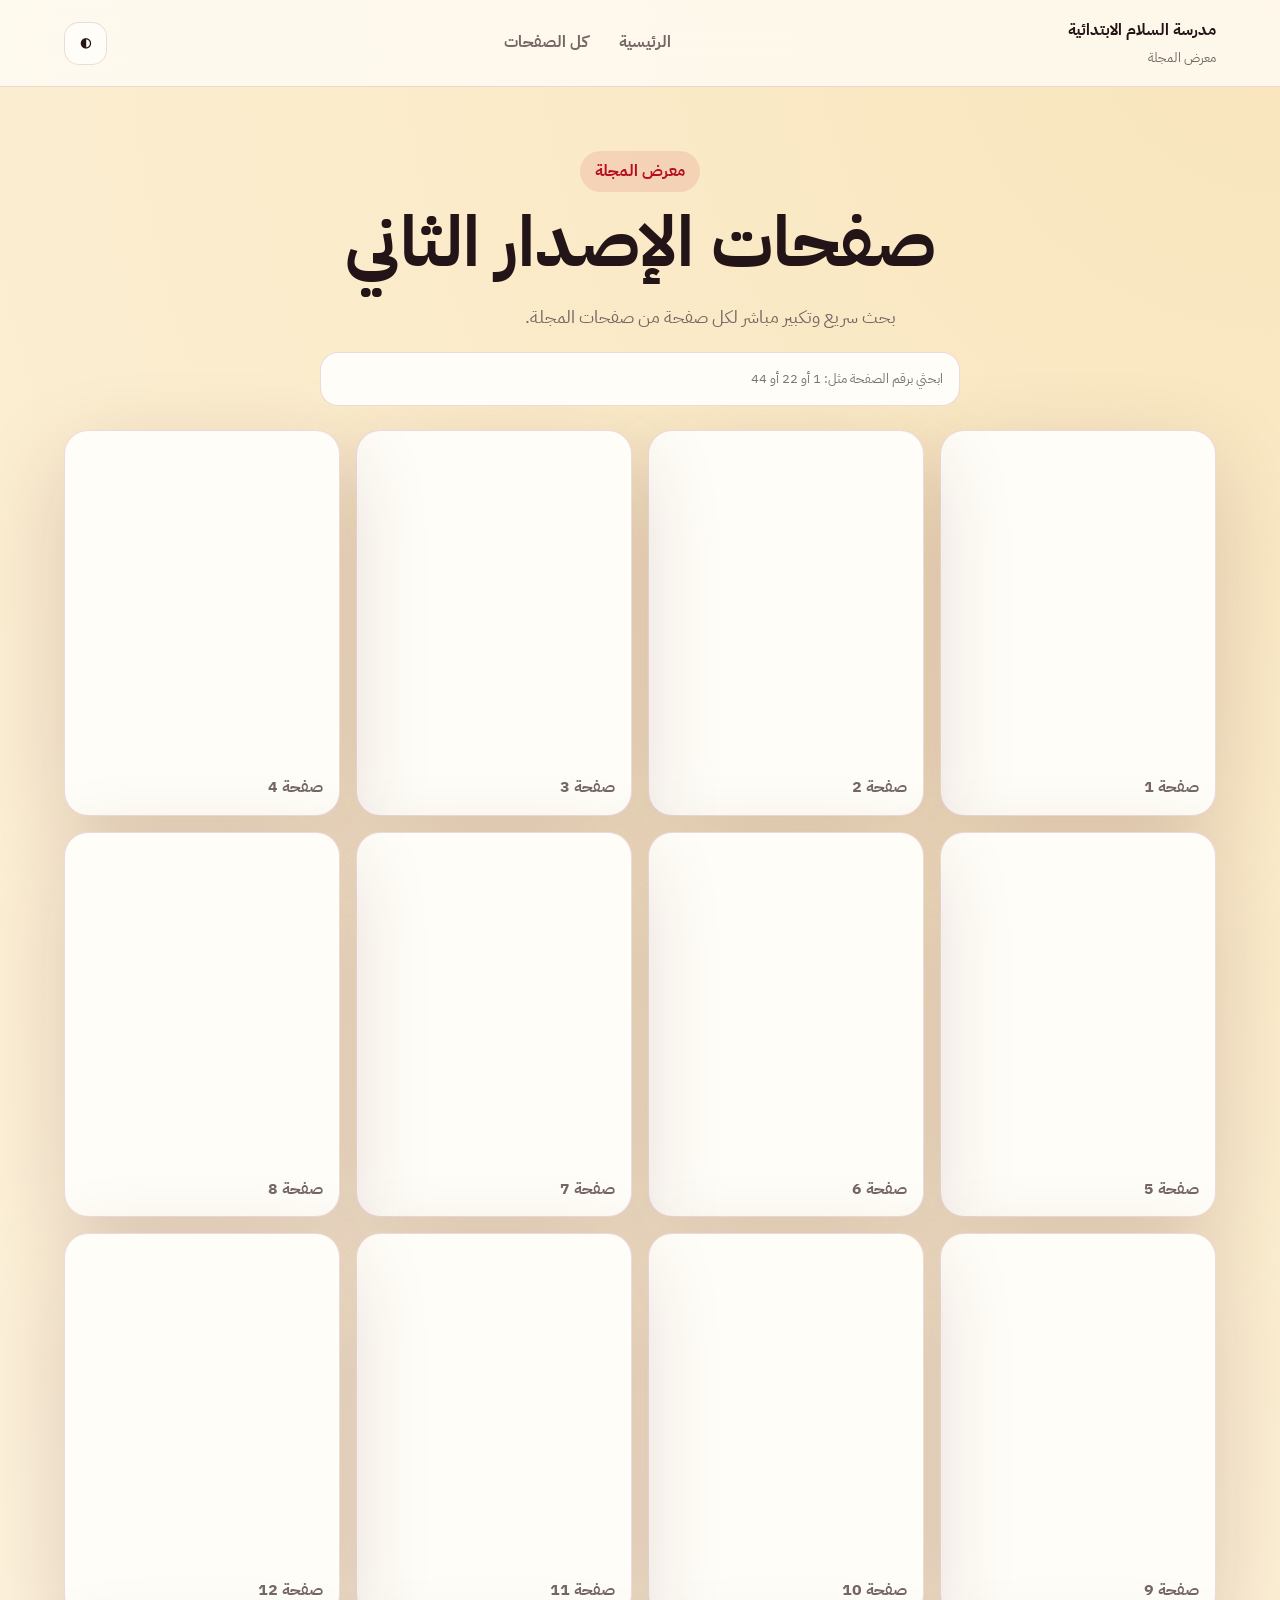
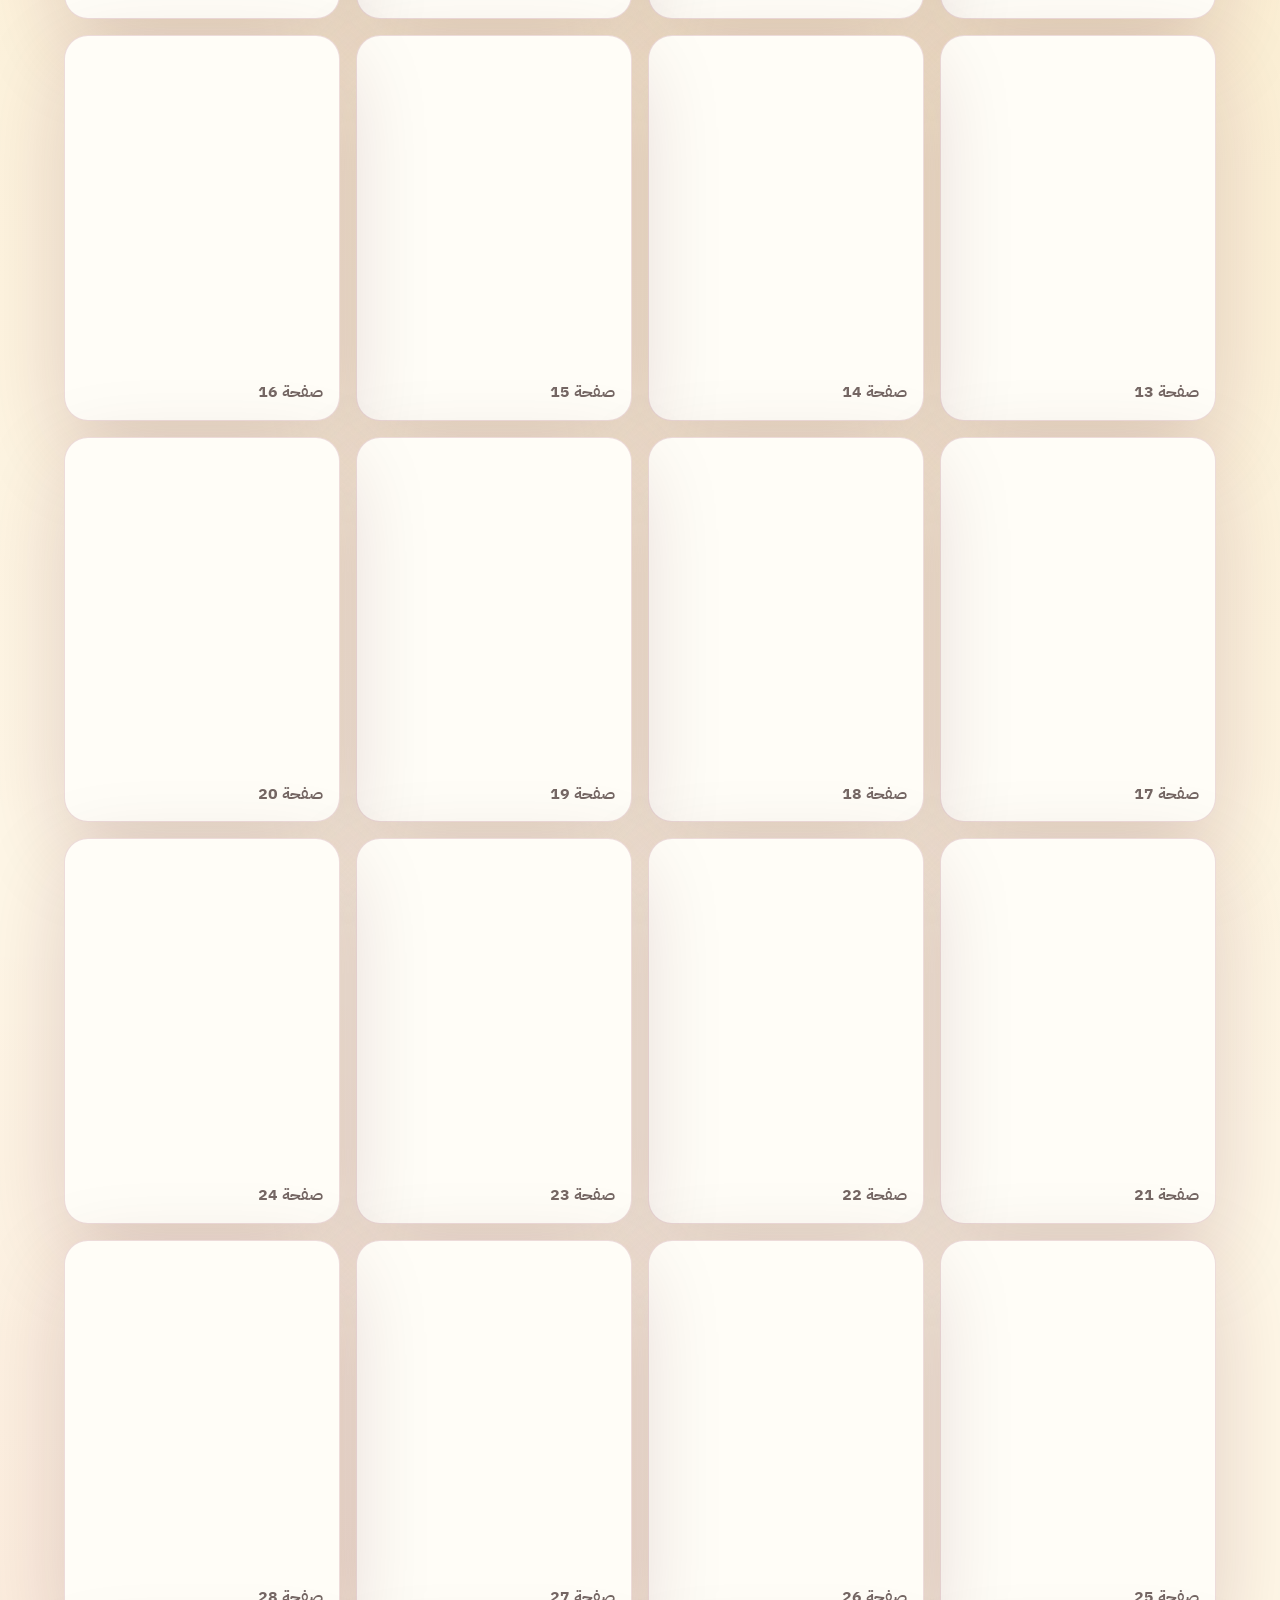
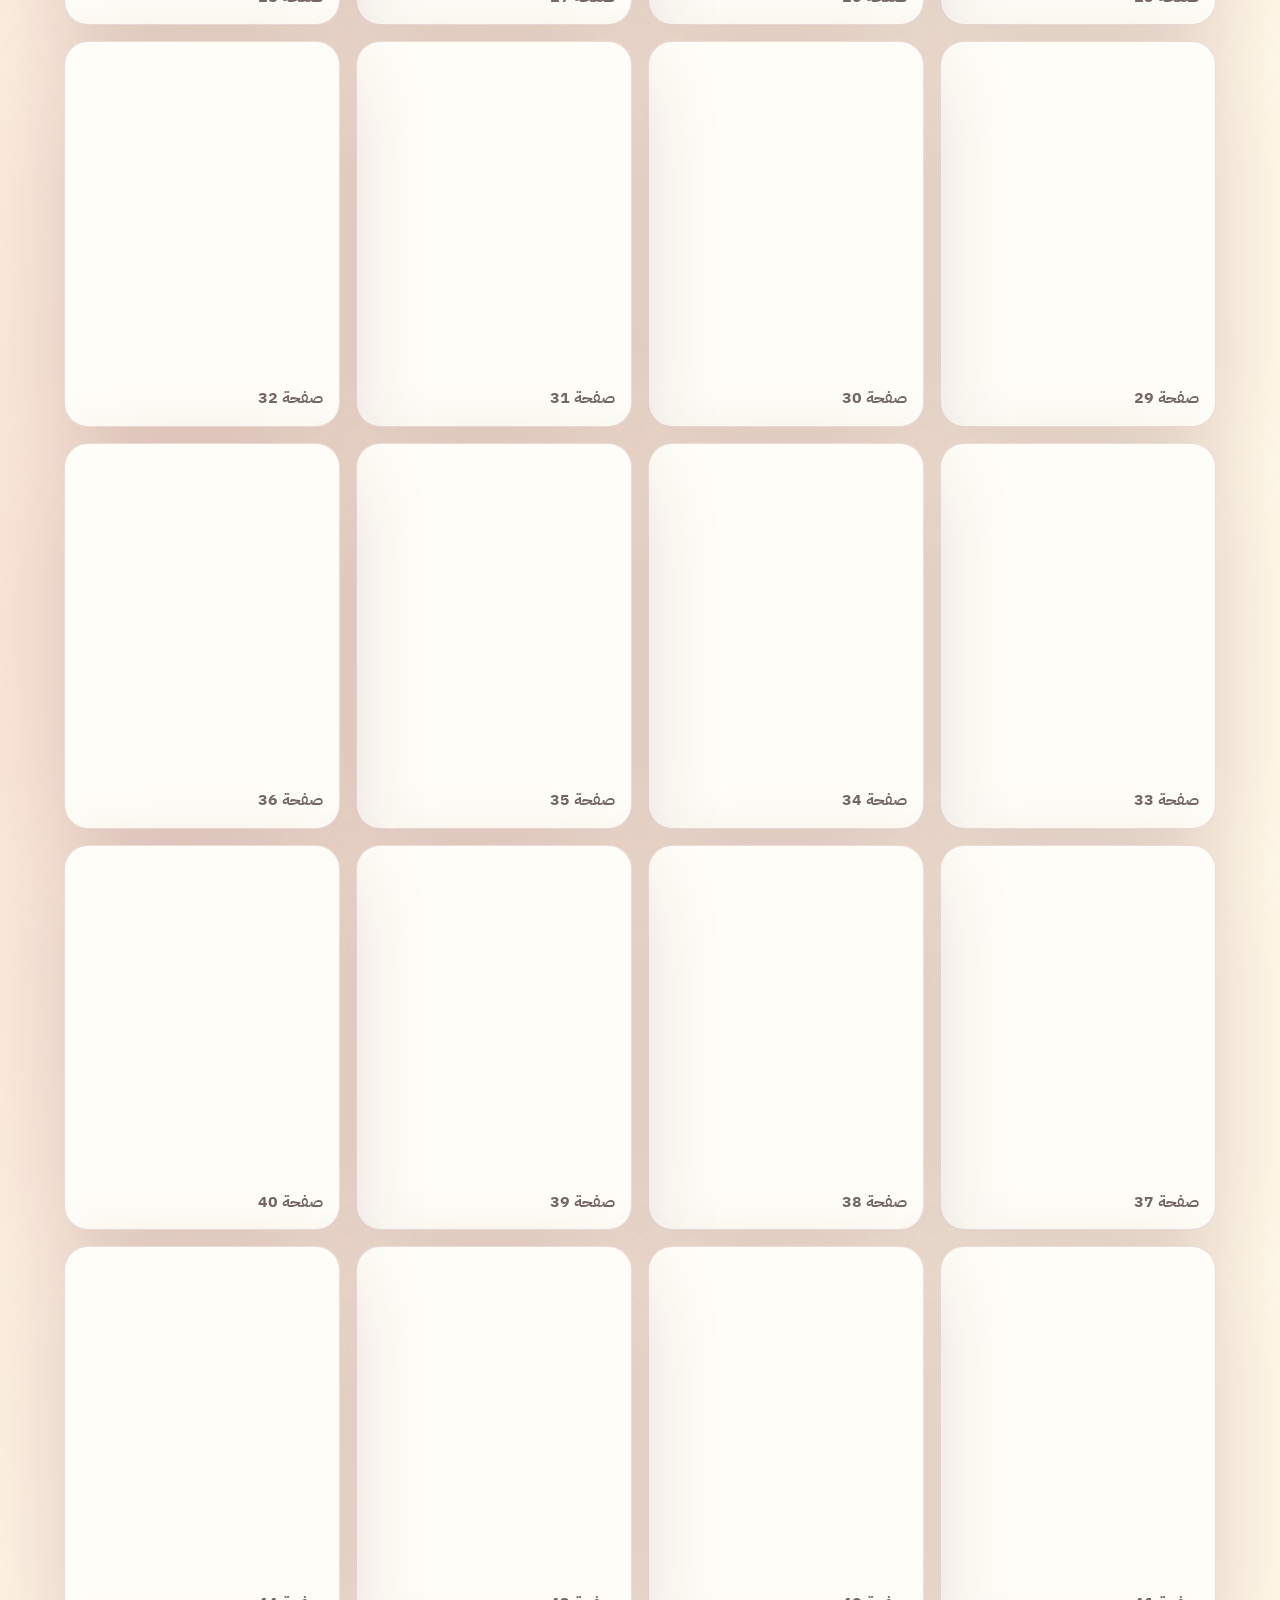
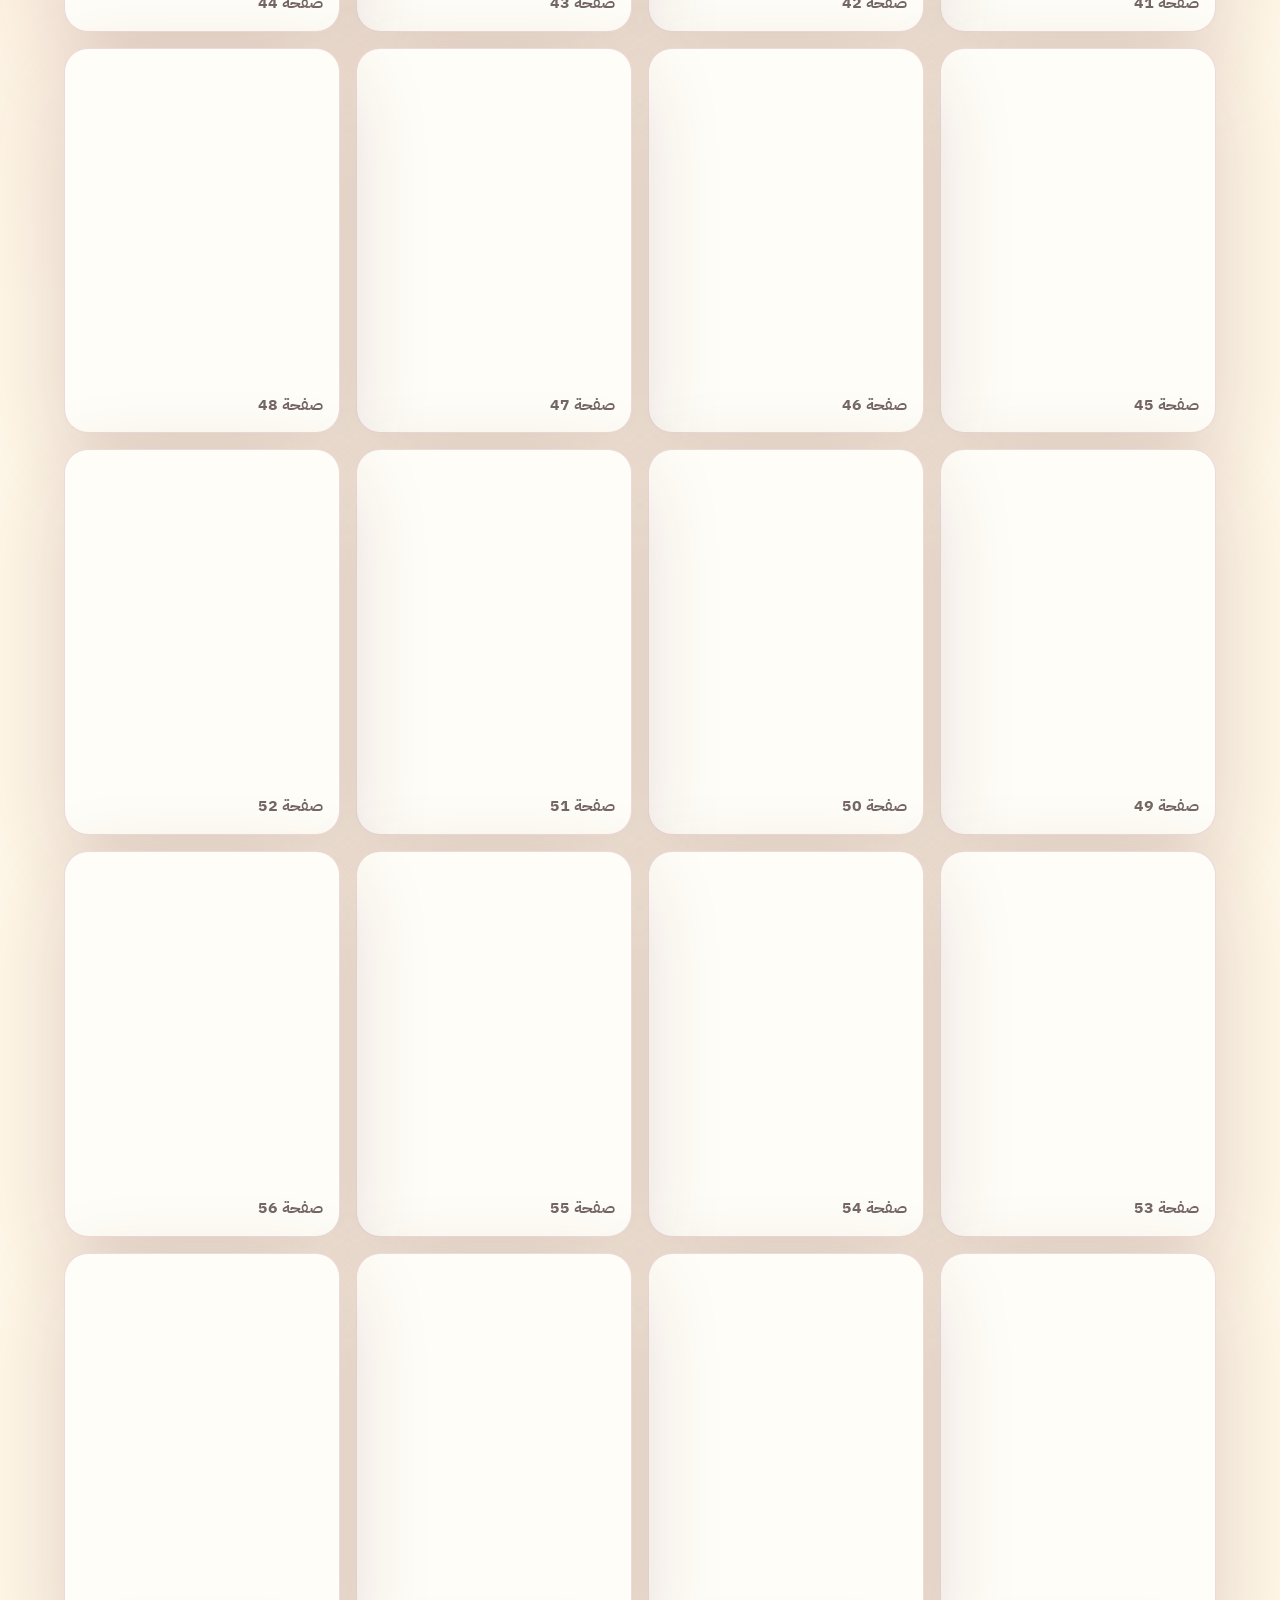
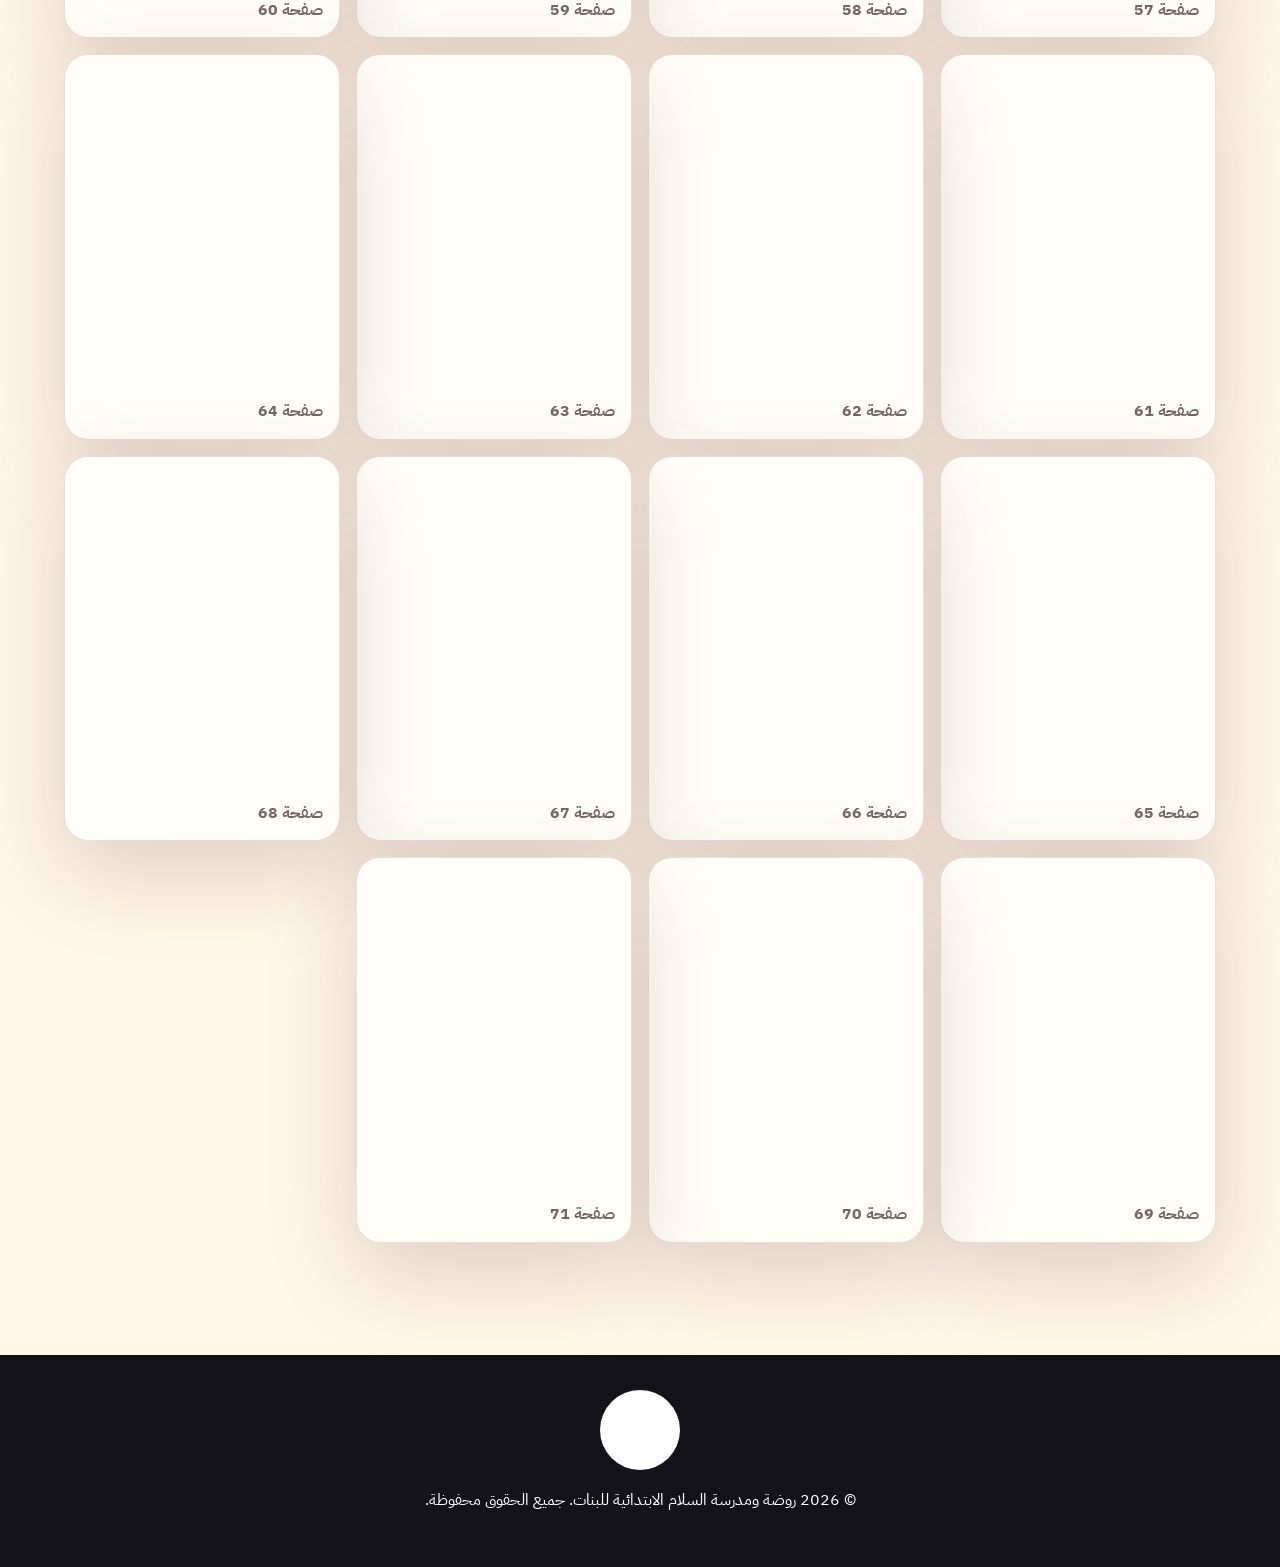
==== commit 8709e277: "Add files via upload" ====
--- a/magazine.html
+++ b/magazine.html
@@ -5,6 +5,6 @@
 <header class="header"><a class="brand" href="index.html"><span class="brand-logo">س</span><span><b>مدرسة السلام الابتدائية</b><small>معرض المجلة</small></span></a><nav id="topNav"><a href="index.html">الرئيسية</a><a href="magazine.html">كل الصفحات</a></nav><div class="actions"><button id="themeBtn">◐</button><button id="menuBtn">☰</button></div></header>
 <main><section class="mag-hero reveal"><span class="label">معرض المجلة</span><h1>صفحات الإصدار الثاني</h1><p>بحث سريع وتكبير مباشر لكل صفحة من صفحات المجلة.</p><input id="pageSearch" placeholder="ابحثي برقم الصفحة مثل: 1 أو 22 أو 44"></section><section class="gallery-grid" id="galleryGrid"></section></main>
 <div class="image-modal" id="imageModal"><button id="closeImage">×</button><img id="bigImage" alt="صفحة مكبرة"></div><button class="top-btn" id="topBtn">↑</button>
-<footer><p>© 2026 روضة ومدرسة السلام الابتدائية للبنات. جميع الحقوق محفوظة.</p></footer>
+<footer><img class="footer-logo" src="assets/img/school-logo.jpg" alt="شعار المدرسة"><p>© 2026 روضة ومدرسة السلام الابتدائية للبنات. جميع الحقوق محفوظة.</p></footer>
 <script src="data.js"></script><script src="script.js"></script>
 </body></html>
--- a/style.css
+++ b/style.css
@@ -215,21 +215,74 @@
   }
 }
 
-/* Final Salama tab visuals */
-.portal-card img,
-.section-cover > img{
-  object-fit: cover;
-  object-position: center;
+/* TRUE FINAL: clean Salama tab cards */
+.mini-salama,
+.salama-badge,
+.portal-card .overlay img,
+.icon-3d{
+  display:none!important;
+}
+.portal-tabs{
+  gap:1rem!important;
 }
 .portal-card{
-  min-height: 285px;
+  border-radius:26px!important;
+  overflow:hidden!important;
+  background:#fff8ee!important;
+  border:1px solid rgba(120,13,42,.10)!important;
+  box-shadow:0 12px 36px rgba(70,20,30,.11)!important;
+  transition:transform .22s ease, box-shadow .22s ease!important;
+}
+.portal-card:hover{
+  transform:translateY(-5px)!important;
+  box-shadow:0 20px 52px rgba(70,20,30,.16)!important;
+}
+.portal-card img{
+  width:100%!important;
+  height:245px!important;
+  object-fit:cover!important;
+  object-position:center!important;
 }
 .portal-card .overlay{
-  background: linear-gradient(to top, rgba(55, 5, 15, .78), rgba(55, 5, 15, .08) 62%);
-}
-.tab-hero.enhanced .section-cover > img{
-  object-position: center;
+  position:static!important;
+  background:#7a0f29!important;
+  color:#fff!important;
+  padding:.72rem .9rem!important;
+  min-height:62px!important;
+  display:flex!important;
+  align-items:center!important;
+  justify-content:center!important;
+  text-align:center!important;
+}
+.portal-card .overlay h3{
+  margin:0!important;
+  font-size:1.15rem!important;
+  line-height:1.45!important;
+  text-shadow:none!important;
+}
+.portal-card .overlay p{
+  display:none!important;
 }
 footer .sig{
-  display:none !important;
-}
+  display:none!important;
+}
+@media(max-width:760px){
+  .portal-tabs{
+    grid-template-columns:1fr!important;
+  }
+  .portal-card img{
+    height:190px!important;
+  }
+  .portal-card .overlay{
+    min-height:56px!important;
+  }
+}
+
+/* Platform rebuild updates */
+.school-logo{width:60px;height:60px;border-radius:50%;object-fit:cover;background:#fff;box-shadow:0 8px 26px rgba(0,0,0,.12)}
+.brand-logo{display:none!important}.brand{gap:.8rem}.brand small{display:block;color:var(--muted)}
+.portal-card .overlay{display:none!important}.portal-card img{height:245px!important;object-fit:cover!important;object-position:center!important}.portal-card{background:#fff8ee!important;border:1px solid rgba(120,13,42,.10)!important;box-shadow:0 12px 36px rgba(70,20,30,.11)!important}.portal-card:hover{transform:translateY(-5px)!important;box-shadow:0 20px 52px rgba(70,20,30,.16)!important}
+.quote-card{background:linear-gradient(135deg,#7a0f29,#e1b96c);color:#fff;border-radius:34px;padding:2rem;border:1px solid rgba(122,15,41,.18);box-shadow:var(--shadow);text-align:right}.quote-card h3{font-size:clamp(1.35rem,2.3vw,2.2rem);line-height:1.8}.quote-card p{font-weight:900}
+.stats{display:grid;grid-template-columns:repeat(4,1fr);gap:1rem;margin:3rem 0}.stat{background:var(--surface);border:1px solid var(--line);border-radius:28px;padding:1.4rem;box-shadow:var(--shadow);text-align:center}.stat b{display:block;color:var(--red);font-size:2.3rem}.stat span{color:var(--muted);font-weight:900}
+.contact-links{display:flex;flex-wrap:wrap;justify-content:center;gap:18px;margin-top:28px}.contact-links a{padding:16px 24px;border-radius:20px;background:#f3dede;color:#a10f2b;font-weight:900;transition:.3s}.contact-links a:hover{transform:translateY(-4px);background:#7a0f29;color:#fff}.footer-logo{width:80px;height:80px;border-radius:50%;object-fit:cover;margin:0 auto 1rem;background:#fff}
+@media(max-width:760px){.stats{grid-template-columns:1fr}.portal-card img{height:190px!important}.school-logo{width:50px;height:50px}.quote-card{padding:1.2rem}.quote-card h3{font-size:1.15rem}}
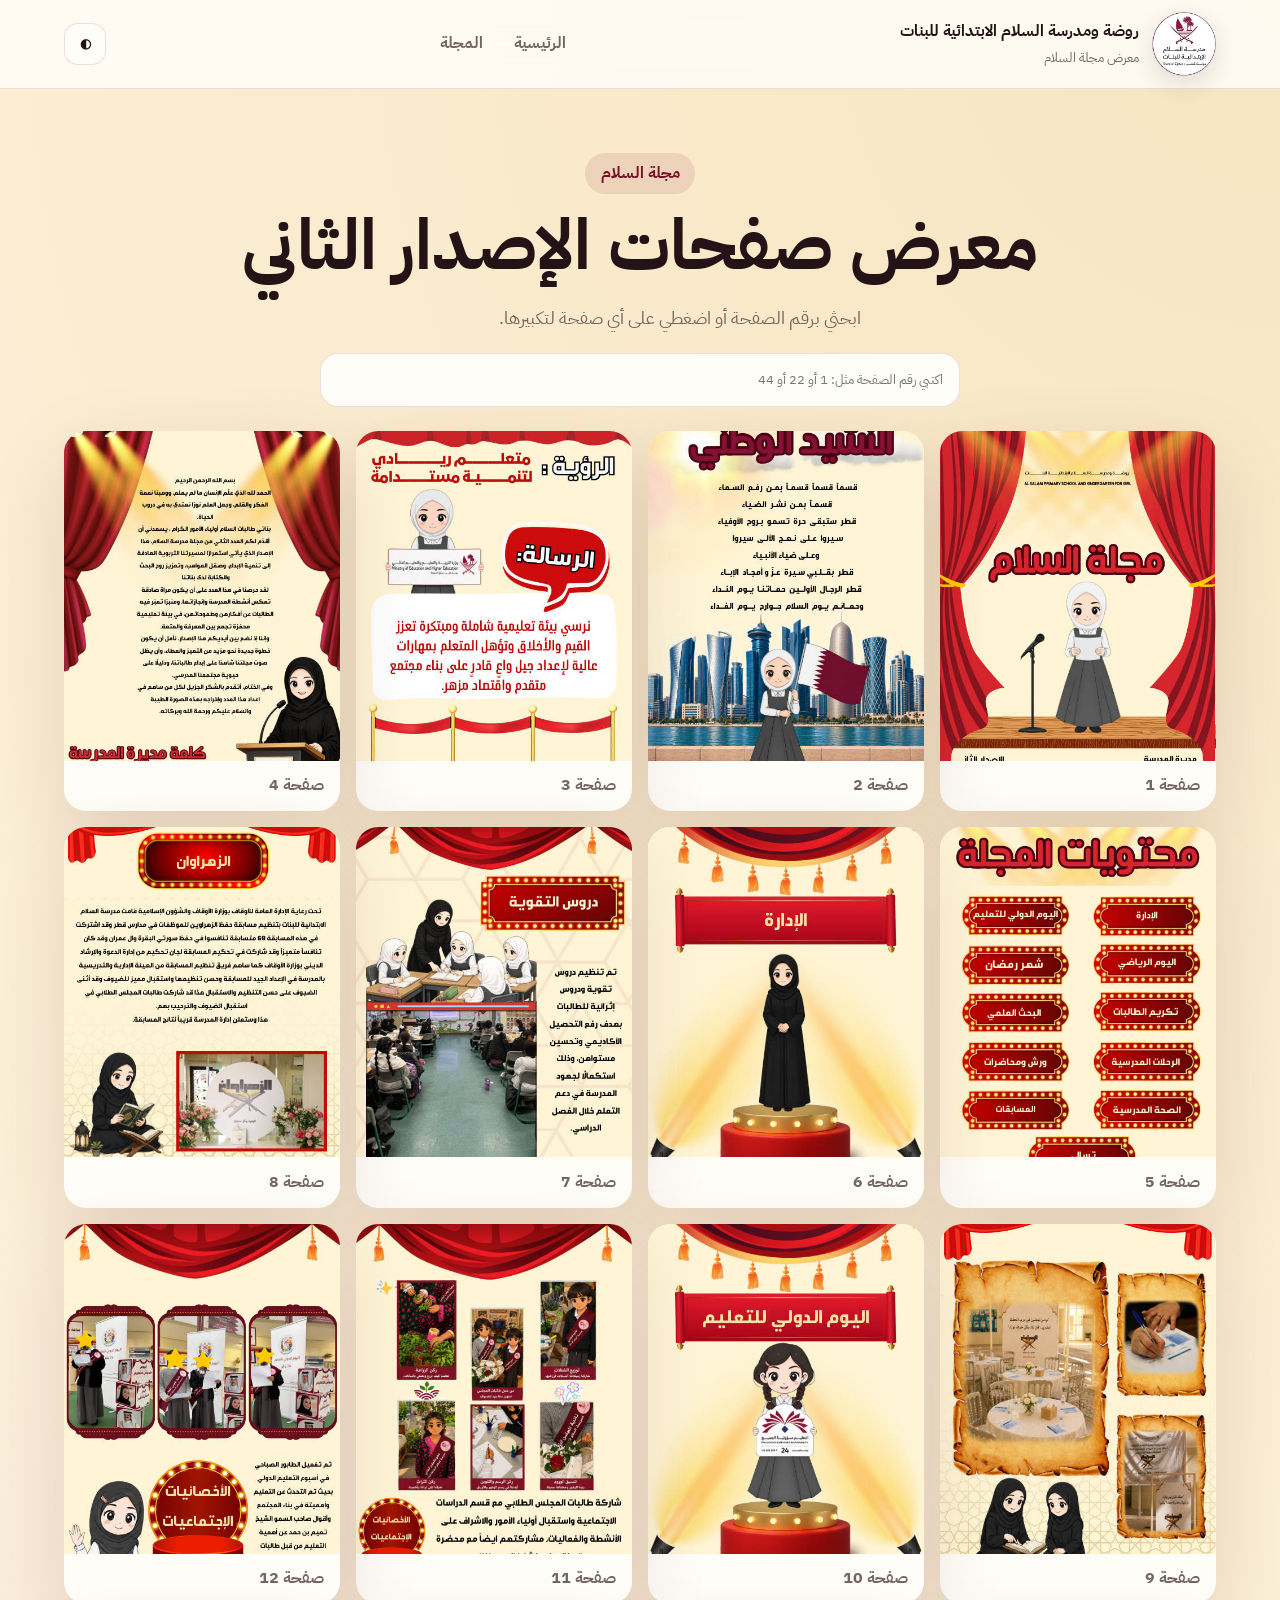
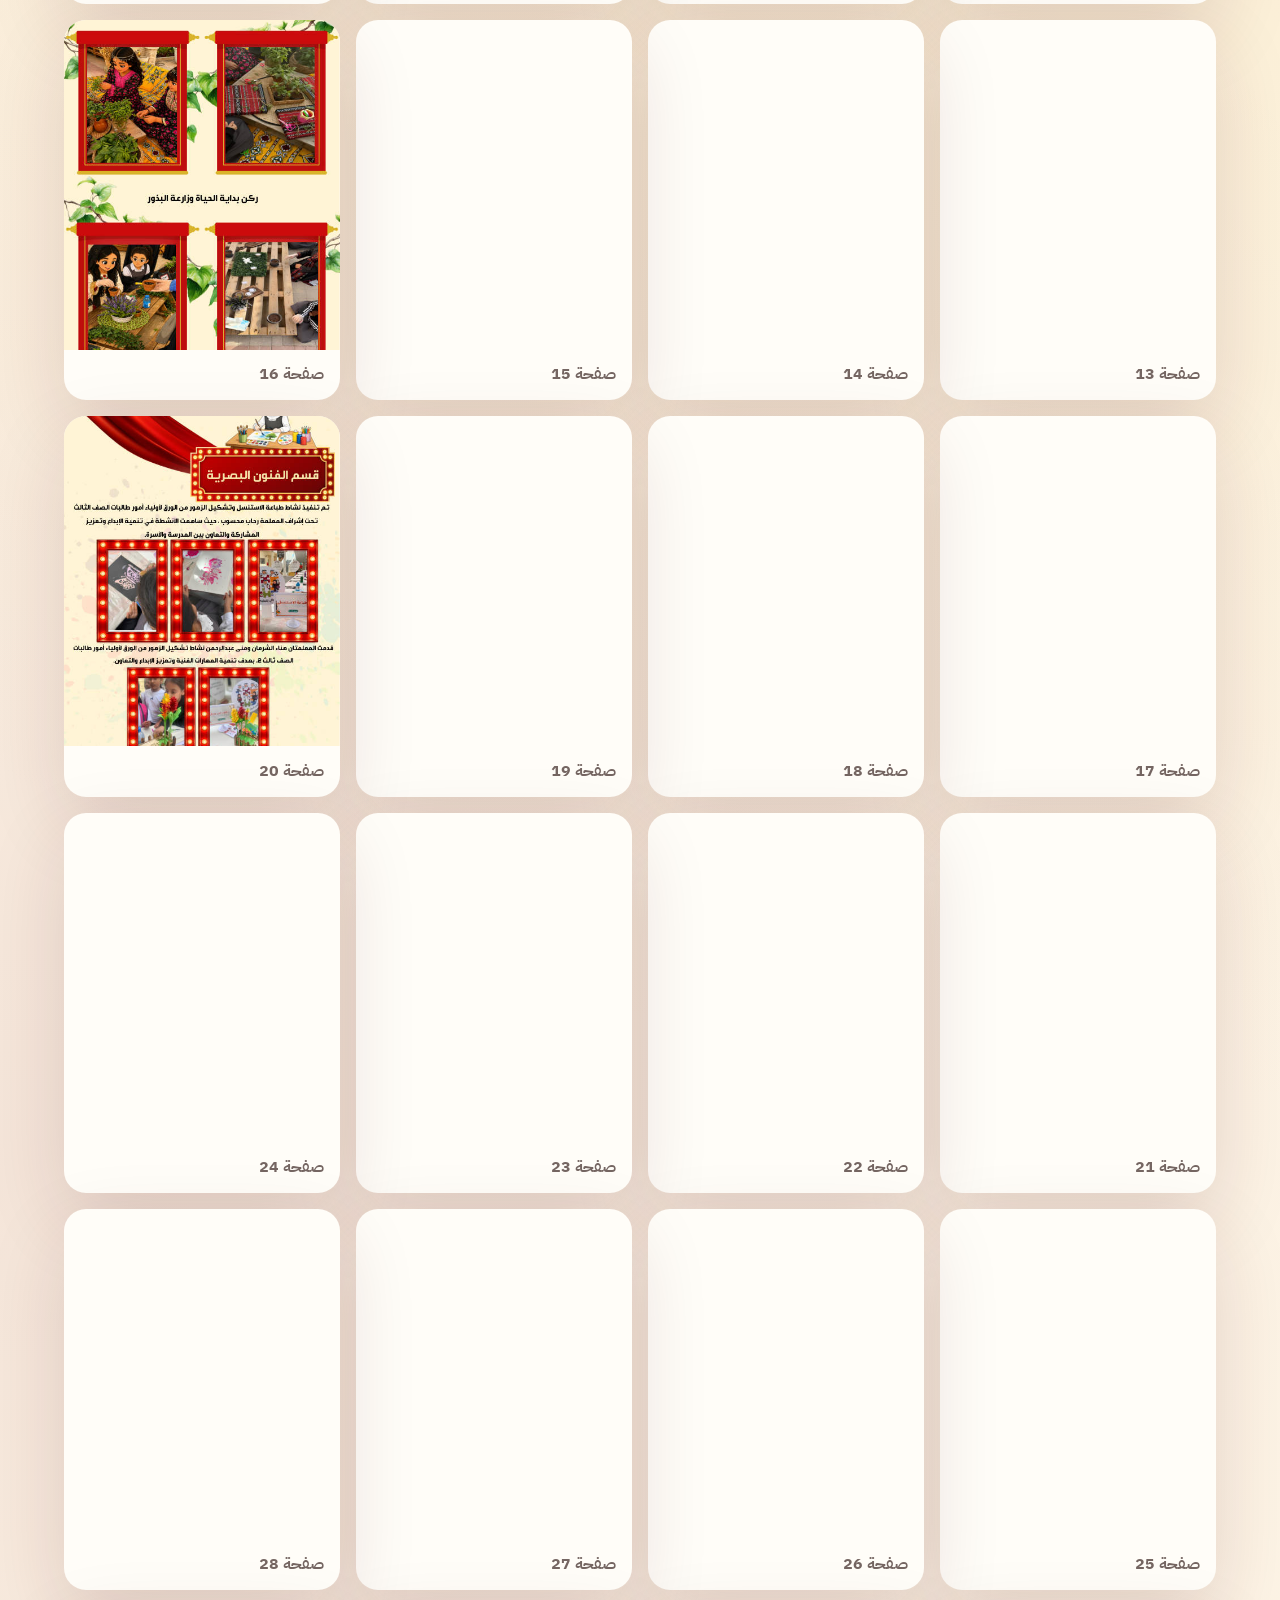
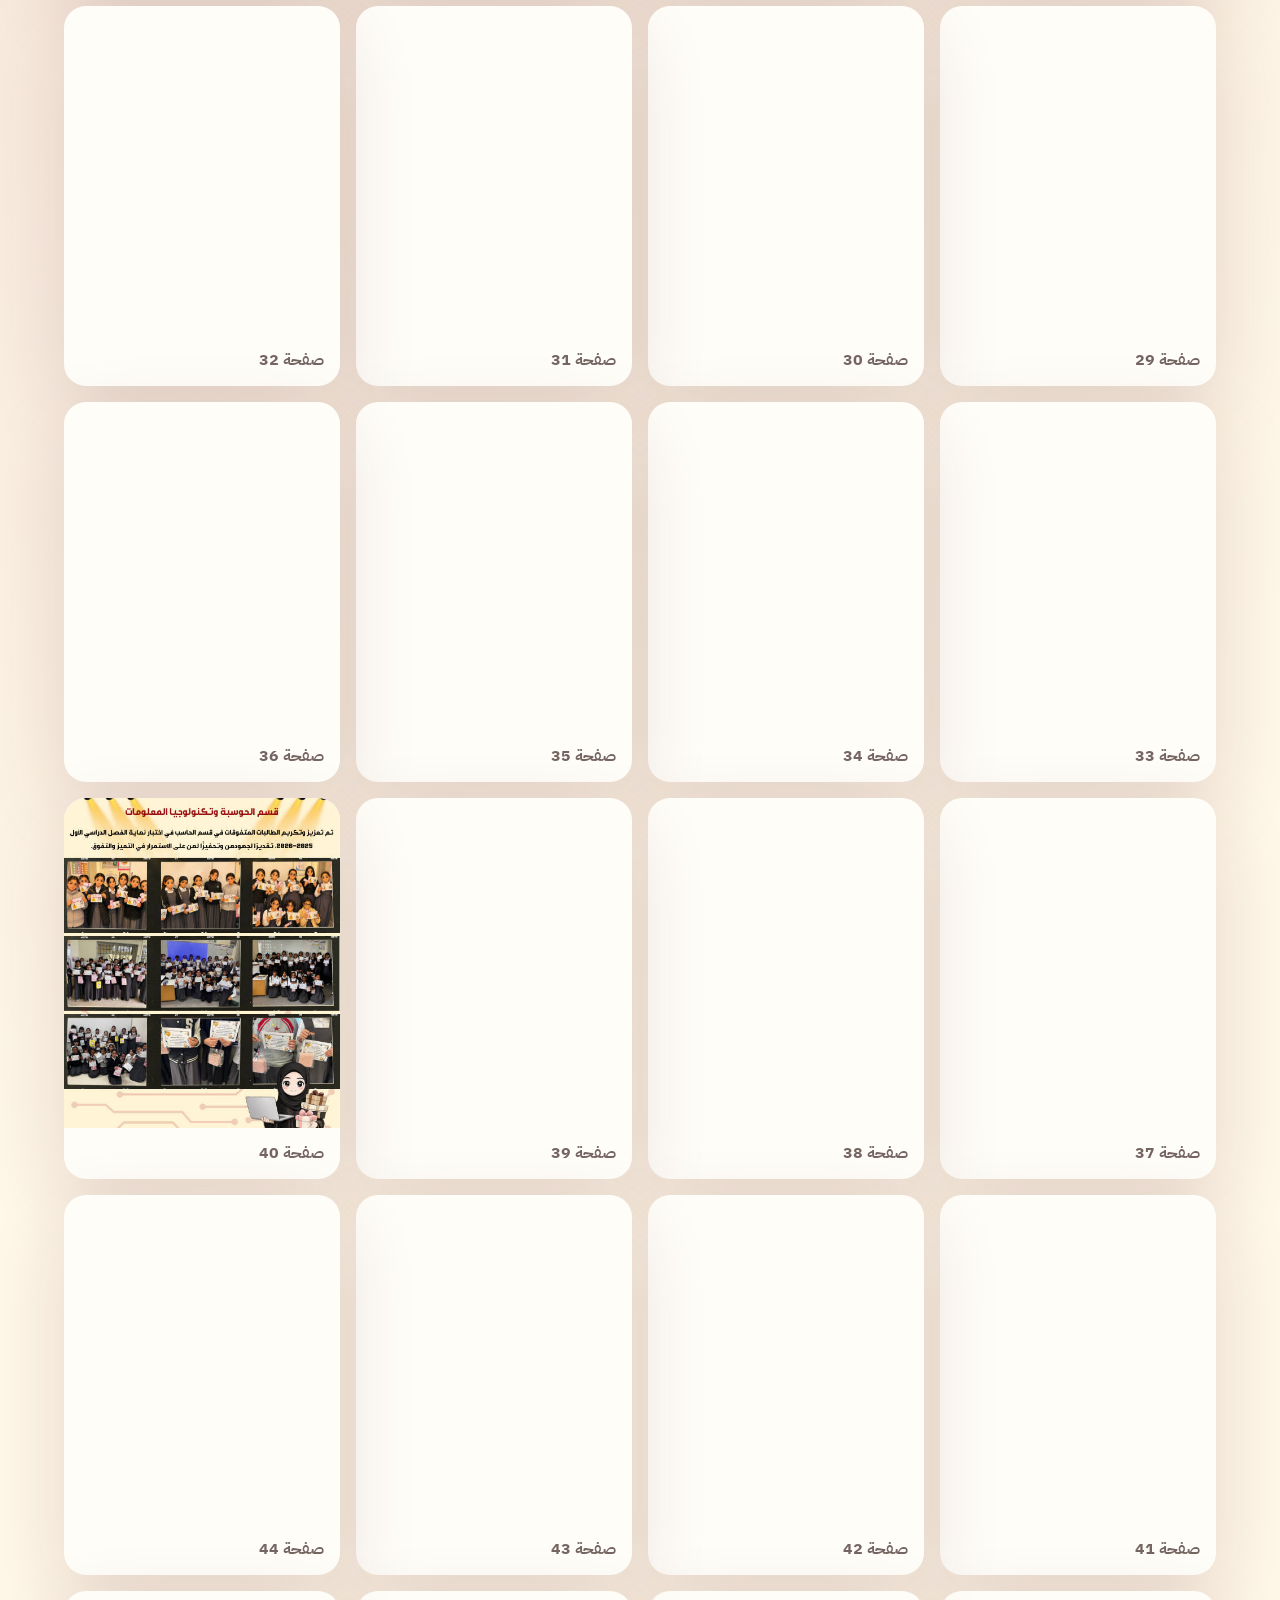
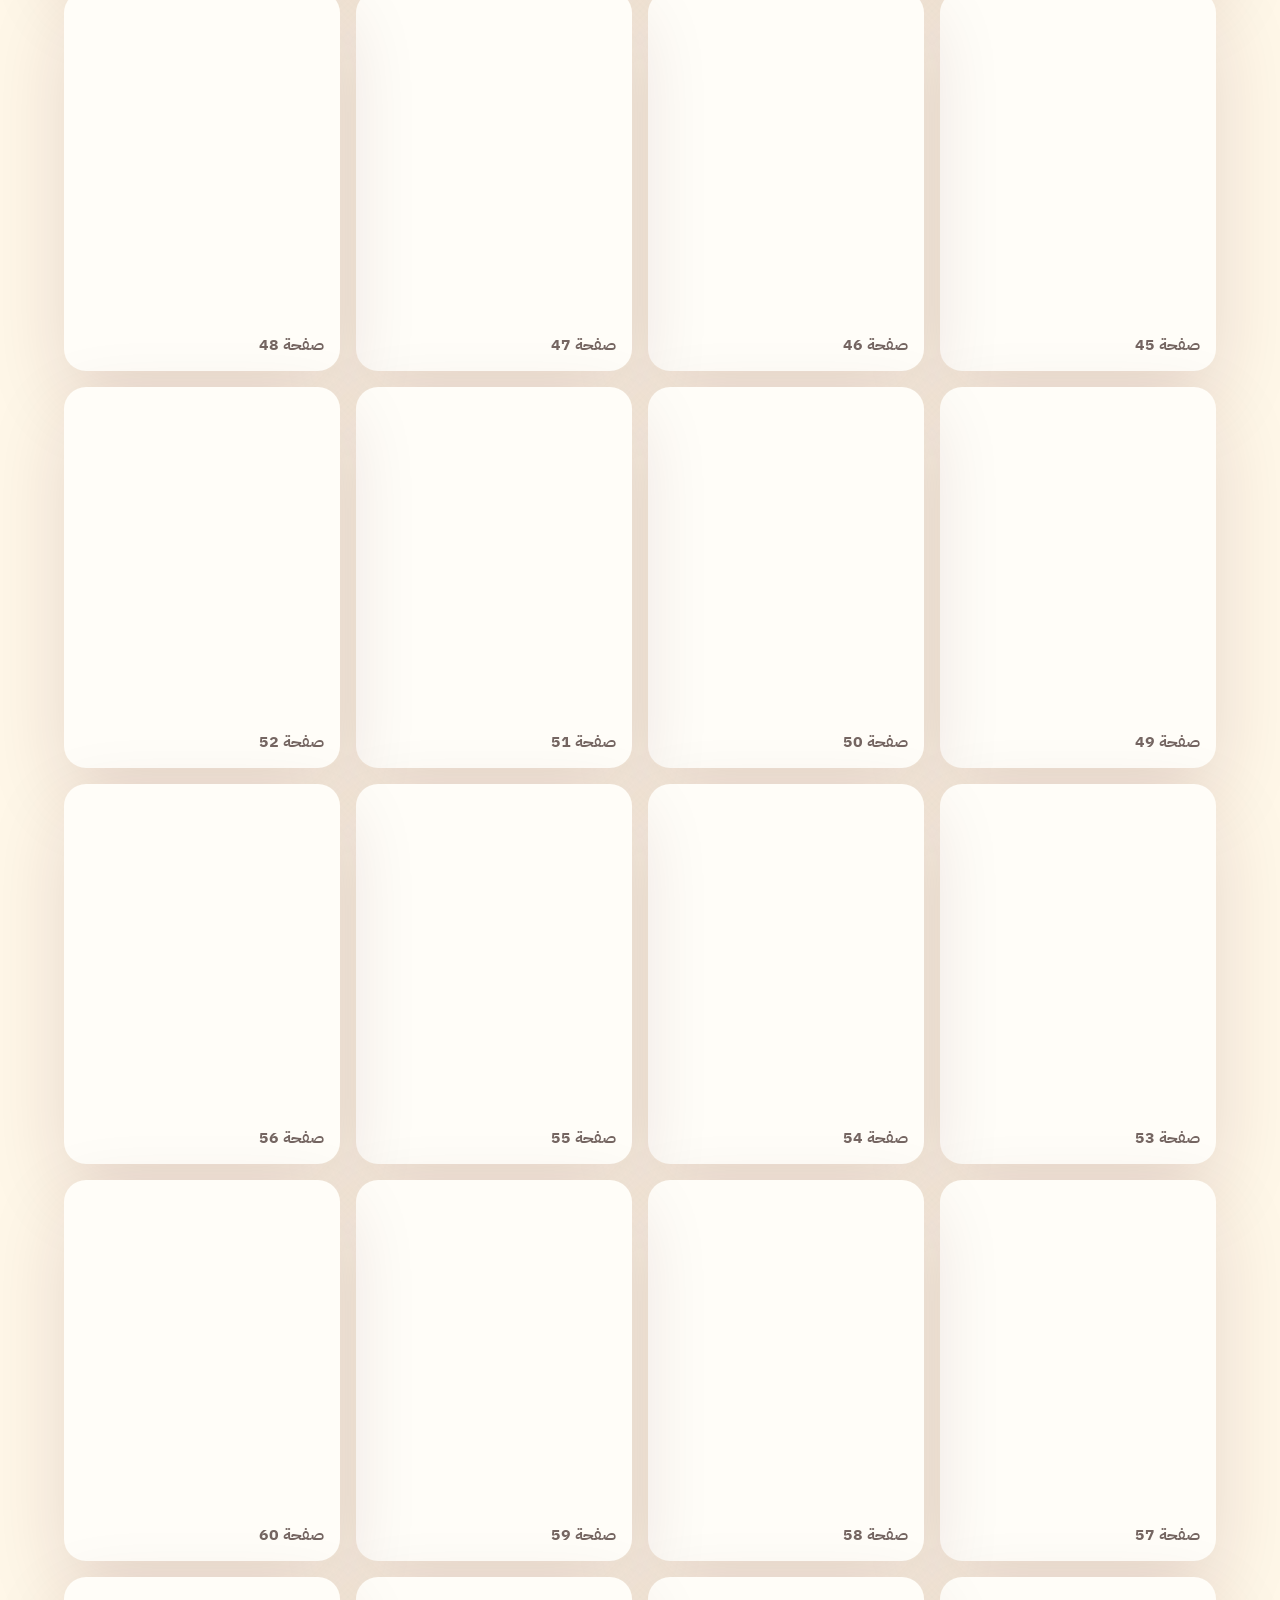
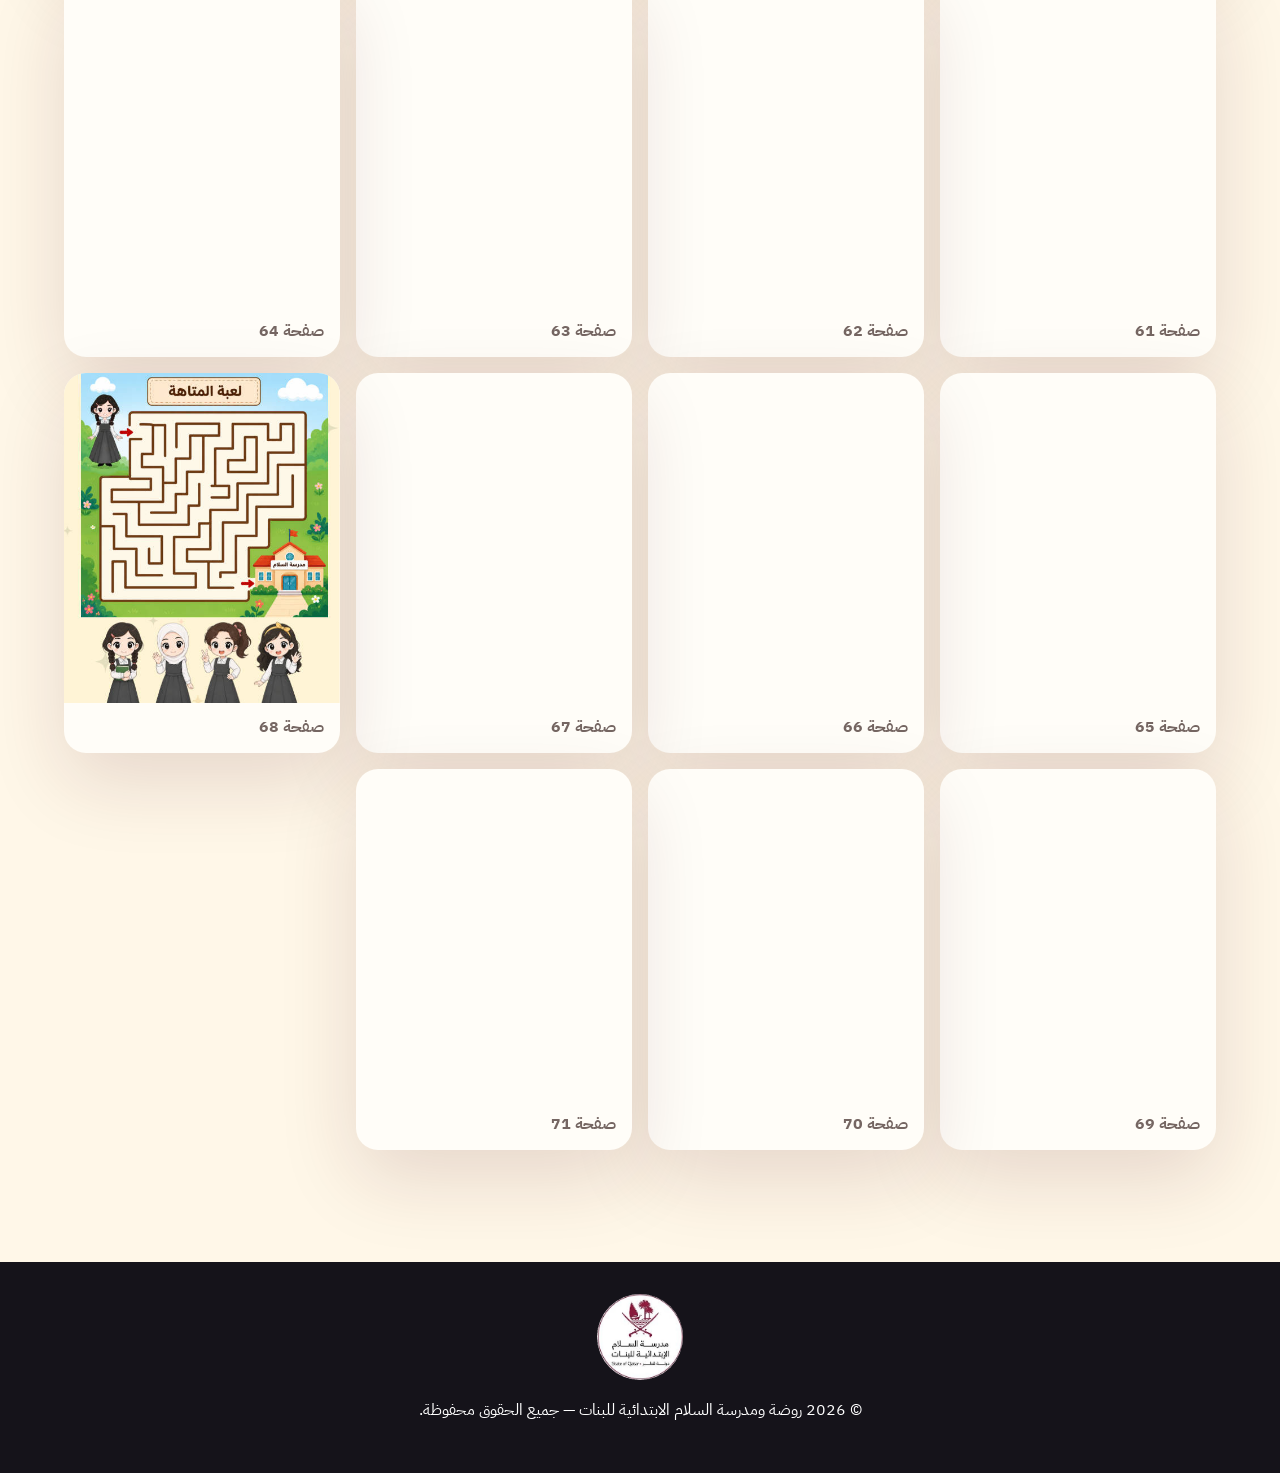
==== commit a988a467: "Add files via upload" ====
--- a/magazine.html
+++ b/magazine.html
@@ -1,10 +1 @@
-<!doctype html>
-<html lang="ar" dir="rtl">
-<head><meta charset="utf-8"><meta name="viewport" content="width=device-width,initial-scale=1"><title>معرض مجلة السلام</title><link rel="stylesheet" href="style.css"></head>
-<body>
-<header class="header"><a class="brand" href="index.html"><span class="brand-logo">س</span><span><b>مدرسة السلام الابتدائية</b><small>معرض المجلة</small></span></a><nav id="topNav"><a href="index.html">الرئيسية</a><a href="magazine.html">كل الصفحات</a></nav><div class="actions"><button id="themeBtn">◐</button><button id="menuBtn">☰</button></div></header>
-<main><section class="mag-hero reveal"><span class="label">معرض المجلة</span><h1>صفحات الإصدار الثاني</h1><p>بحث سريع وتكبير مباشر لكل صفحة من صفحات المجلة.</p><input id="pageSearch" placeholder="ابحثي برقم الصفحة مثل: 1 أو 22 أو 44"></section><section class="gallery-grid" id="galleryGrid"></section></main>
-<div class="image-modal" id="imageModal"><button id="closeImage">×</button><img id="bigImage" alt="صفحة مكبرة"></div><button class="top-btn" id="topBtn">↑</button>
-<footer><img class="footer-logo" src="assets/img/school-logo.jpg" alt="شعار المدرسة"><p>© 2026 روضة ومدرسة السلام الابتدائية للبنات. جميع الحقوق محفوظة.</p></footer>
-<script src="data.js"></script><script src="script.js"></script>
-</body></html>+<!doctype html><html lang="ar" dir="rtl"><head><meta charset="utf-8"><meta name="viewport" content="width=device-width,initial-scale=1"><title>معرض مجلة السلام</title><link rel="stylesheet" href="style.css"></head><body><header class="site-header"><a class="brand" href="index.html"><img src="assets/img/school-logo.jpg"><span><b>روضة ومدرسة السلام الابتدائية للبنات</b><small>معرض مجلة السلام</small></span></a><nav id="nav"><a href="index.html">الرئيسية</a><a href="magazine.html">المجلة</a></nav><div class="actions"><button id="themeBtn">◐</button><button id="menuBtn">☰</button></div></header><main><section class="mag-hero reveal"><span class="pill">مجلة السلام</span><h1>معرض صفحات الإصدار الثاني</h1><p>ابحثي برقم الصفحة أو اضغطي على أي صفحة لتكبيرها.</p><input id="pageSearch" placeholder="اكتبي رقم الصفحة مثل: 1 أو 22 أو 44"></section><section class="gallery" id="gallery"></section></main><div class="image-modal" id="imageModal"><button id="closeImage">×</button><img id="bigImage"></div><button class="top-btn" id="topBtn">↑</button><footer><img src="assets/img/school-logo.jpg"><p>© 2026 روضة ومدرسة السلام الابتدائية للبنات — جميع الحقوق محفوظة.</p></footer><script src="data.js"></script><script src="script.js"></script></body></html>
--- a/style.css
+++ b/style.css
@@ -1,288 +1 @@
-
-@import url('https://fonts.googleapis.com/css2?family=IBM+Plex+Sans+Arabic:wght@400;500;700;800&display=swap');
-:root{--bg:#fff7e7;--surface:#fffdf7;--glass:rgba(255,253,247,.78);--text:#231417;--muted:#756764;--red:#b70f20;--maroon:#7d102a;--gold:#e8b84e;--line:rgba(125,16,42,.14);--shadow:0 30px 90px rgba(78,18,30,.18)}
-.dark{--bg:#0f0d13;--surface:#1b1720;--glass:rgba(27,23,32,.78);--text:#fff8ea;--muted:#c9beb7;--line:rgba(255,255,255,.12);--shadow:0 30px 90px rgba(0,0,0,.5)}
-*{box-sizing:border-box}html{scroll-behavior:smooth}body{margin:0;font-family:'IBM Plex Sans Arabic',Tahoma,sans-serif;color:var(--text);background:radial-gradient(circle at top right,rgba(232,184,78,.28),transparent 34%),radial-gradient(circle at left 48%,rgba(183,15,32,.08),transparent 30%),var(--bg);line-height:1.85}a{text-decoration:none;color:inherit}img{display:block;max-width:100%}button,input{font-family:inherit}
-.cinema{position:fixed;inset:0;z-index:999;background:#160b0e;display:grid;place-items:center;overflow:hidden;transition:.8s}.cinema.hide{opacity:0;visibility:hidden}.curtain{position:absolute;top:0;height:100%;width:52%;background:repeating-linear-gradient(90deg,#7b0c19 0 24px,#bd1729 24px 48px,#5e0711 48px 70px);transition:1.4s cubic-bezier(.77,0,.18,1)}.curtain.right{right:0}.curtain.left{left:0}.cinema.open .curtain.right{transform:translateX(102%)}.cinema.open .curtain.left{transform:translateX(-102%)}.light{position:absolute;inset:-15%;background:radial-gradient(circle at 50% 34%,rgba(255,226,145,.88),rgba(255,226,145,.11) 30%,transparent 50%)}.cinema-text{position:relative;text-align:center;color:white;z-index:2}.cinema-text span{color:var(--gold);font-weight:900}.cinema-text h1{font-size:clamp(3rem,8vw,7rem);margin:.2rem 0}.cinema-text button{border:none;border-radius:999px;padding:1rem 2.1rem;background:linear-gradient(135deg,var(--gold),#fff0a9);font-weight:900;cursor:pointer}
-.header{position:sticky;top:0;z-index:80;display:flex;align-items:center;justify-content:space-between;gap:1rem;padding:1rem 5vw;background:var(--glass);backdrop-filter:blur(20px);border-bottom:1px solid var(--line)}.brand{display:flex;align-items:center;gap:.8rem}.brand-logo{width:54px;height:54px;border-radius:19px;background:linear-gradient(135deg,var(--red),var(--gold));display:grid;place-items:center;color:white;font-weight:900;font-size:1.45rem;box-shadow:var(--shadow)}.brand small{display:block;color:var(--muted)}nav{display:flex;gap:.2rem}nav a{padding:.65rem .85rem;border-radius:999px;color:var(--muted);font-weight:900}nav a:hover{background:rgba(183,15,32,.1);color:var(--red)}.actions{display:flex;gap:.45rem}.actions button{width:43px;height:43px;border:1px solid var(--line);border-radius:15px;background:var(--surface);color:var(--text);font-weight:900;cursor:pointer}.actions #menuBtn{display:none}
-main{padding:0 5vw 4rem}.hero{min-height:78vh;display:grid;grid-template-columns:1.08fr .92fr;gap:2rem;align-items:center;padding:4rem 0}.label{display:inline-flex;background:rgba(183,15,32,.1);color:var(--red);padding:.35rem .95rem;border-radius:999px;font-weight:900}.dark .label{color:var(--gold);background:rgba(232,184,78,.13)}h1{font-size:clamp(2.5rem,5.5vw,5.4rem);line-height:1.1;margin:.75rem 0 1rem}h2{font-size:clamp(1.9rem,3.2vw,3.1rem);line-height:1.25;margin:.4rem 0}.hero p,.section-head p,.mag-hero p{font-size:1.15rem;color:var(--muted);max-width:760px}.hero-buttons{display:flex;gap:.85rem;flex-wrap:wrap;margin-top:2rem}.btn{border:none;border-radius:17px;padding:.9rem 1.25rem;background:linear-gradient(135deg,var(--red),var(--maroon));color:white;font-weight:900;box-shadow:var(--shadow);display:inline-flex}.btn.alt{background:var(--surface);border:1px solid var(--line);color:var(--text)}
-.hero-stage{position:relative}.feature-card{background:var(--glass);border:1px solid var(--line);border-radius:38px;padding:1rem;box-shadow:var(--shadow);transform:rotate(-2deg)}.feature-card img{border-radius:28px}.feature-card span{display:block;text-align:center;font-weight:900;color:var(--red);margin-top:.7rem}.floating-note{position:absolute;bottom:8%;right:-3%;background:var(--surface);border:1px solid var(--line);border-radius:22px;padding:.9rem 1rem;box-shadow:var(--shadow);font-weight:900;color:var(--muted)}
-.section-head{margin:3rem 0 1.25rem}.portal-tabs{display:grid;grid-template-columns:repeat(4,1fr);gap:1rem}.portal-card{position:relative;min-height:245px;border-radius:30px;overflow:hidden;box-shadow:var(--shadow);cursor:pointer;transition:.3s}.portal-card:hover{transform:translateY(-8px)}.portal-card img{height:100%;width:100%;object-fit:cover}.portal-card .overlay{position:absolute;inset:0;background:linear-gradient(to top,rgba(0,0,0,.74),transparent 60%);display:flex;align-items:end;padding:1.2rem;color:white}.portal-card h3{margin:0;font-size:1.35rem}.portal-card p{margin:.2rem 0 0;color:rgba(255,255,255,.82)}
-.tabs-shell{display:grid;grid-template-columns:290px 1fr;gap:1.2rem;background:var(--glass);border:1px solid var(--line);border-radius:34px;padding:1rem;box-shadow:var(--shadow)}.side-tabs{display:grid;gap:.55rem;align-content:start;max-height:720px;overflow:auto}.tab-btn{display:flex;align-items:center;gap:.7rem;text-align:right;border:1px solid var(--line);background:var(--surface);color:var(--text);border-radius:18px;padding:.8rem;cursor:pointer;font-weight:900}.tab-btn.active{background:linear-gradient(135deg,var(--red),var(--maroon));color:white}.tab-content{min-height:600px}.tab-hero{display:grid;grid-template-columns:1fr 1fr;gap:1.2rem;align-items:center}.tab-hero img{border-radius:28px;box-shadow:var(--shadow)}.tab-report{background:var(--surface);border:1px solid var(--line);border-radius:28px;padding:1.3rem;box-shadow:var(--shadow)}.tab-actions{display:flex;gap:.6rem;flex-wrap:wrap;margin:1rem 0}.tab-actions button,.report-actions button{border:none;border-radius:14px;background:var(--red);color:white;padding:.65rem .9rem;font-weight:900;cursor:pointer}.tab-pages{display:grid;grid-template-columns:repeat(4,1fr);gap:.75rem;margin-top:1rem}.tab-pages img{height:220px;width:100%;object-fit:cover;border-radius:18px;cursor:pointer;border:1px solid var(--line);transition:.2s}.tab-pages img:hover{transform:scale(1.03)}
-.page-carousel{display:grid;grid-auto-flow:column;grid-auto-columns:minmax(200px,260px);gap:1rem;overflow:auto;padding:1rem 0 1.4rem}.page-thumb{position:relative;border-radius:24px;overflow:hidden;box-shadow:var(--shadow);cursor:pointer;border:1px solid var(--line)}.page-thumb img{height:340px;width:100%;object-fit:cover}.page-thumb b{position:absolute;top:.6rem;right:.6rem;background:rgba(0,0,0,.65);color:white;border-radius:999px;padding:.2rem .6rem}
-.contact{padding:3rem 0}.contact-card{background:var(--surface);border:1px solid var(--line);border-radius:32px;padding:2rem;text-align:center;box-shadow:var(--shadow)}.contact-card div{display:flex;justify-content:center;gap:.7rem;flex-wrap:wrap}.contact-card a{background:rgba(183,15,32,.1);color:var(--red);padding:.55rem .85rem;border-radius:999px;font-weight:900}
-.report-modal,.image-modal{position:fixed;inset:0;z-index:220;background:rgba(0,0,0,.84);display:none;align-items:center;justify-content:center;padding:2rem}.report-modal.open,.image-modal.open{display:flex}.report-panel{width:min(1120px,96vw);max-height:88vh;overflow:auto;background:var(--surface);border-radius:34px;padding:1.3rem;box-shadow:var(--shadow)}.close,#closeImage{position:absolute;top:22px;left:22px;width:50px;height:50px;border:none;border-radius:17px;font-size:2rem;cursor:pointer}.image-modal img{max-width:94vw;max-height:88vh;border-radius:20px;background:white}
-.mag-hero{text-align:center;max-width:900px;margin:auto;padding:4rem 0 1.5rem}.mag-hero input{width:min(640px,100%);padding:1rem;border:1px solid var(--line);background:var(--surface);color:var(--text);border-radius:18px}.gallery-grid{display:grid;grid-template-columns:repeat(4,1fr);gap:1rem}.gallery-item{background:var(--surface);border:1px solid var(--line);border-radius:24px;overflow:hidden;box-shadow:var(--shadow);cursor:pointer}.gallery-item img{height:330px;width:100%;object-fit:cover}.gallery-item p{margin:0;padding:.75rem 1rem;color:var(--muted);font-weight:900}
-.reveal{opacity:0;transform:translateY(26px);transition:.75s}.reveal.show{opacity:1;transform:translateY(0)}.top-btn{position:fixed;bottom:22px;left:22px;width:46px;height:46px;border:none;border-radius:16px;background:var(--gold);font-weight:900;box-shadow:var(--shadow);display:none}.top-btn.show{display:block}footer{background:#15131a;color:white;text-align:center;padding:2.2rem 5vw;margin-top:3rem}.sig{color:var(--gold);font-weight:900}
-@media(max-width:1100px){.hero,.tab-hero{grid-template-columns:1fr}.portal-tabs,.gallery-grid,.tab-pages{grid-template-columns:repeat(2,1fr)}.tabs-shell{grid-template-columns:1fr}.side-tabs{grid-template-columns:repeat(2,1fr);max-height:none}}
-@media(max-width:760px){.actions #menuBtn{display:block}nav{display:none;position:fixed;inset:86px 0 auto 0;background:var(--surface);padding:1rem 5vw;border-bottom:1px solid var(--line);flex-direction:column;align-items:stretch}nav.open{display:flex}.hero{min-height:auto;padding:2rem 0}h1{font-size:2.35rem}.portal-tabs,.gallery-grid,.tab-pages,.side-tabs{grid-template-columns:1fr}.floating-note{position:static;margin-top:1rem}}
-
-
-/* Salama visual identity enhancements */
-.portal-card .overlay{
-  justify-content:space-between;
-  gap:1rem;
-}
-.mini-salama{
-  width:86px;
-  height:86px!important;
-  object-fit:cover;
-  border-radius:28px;
-  border:3px solid rgba(255,255,255,.85);
-  box-shadow:0 18px 45px rgba(0,0,0,.28);
-  transform:rotate(-3deg);
-}
-.tab-icon{
-  width:36px;
-  height:36px;
-  display:grid;
-  place-items:center;
-  border-radius:13px;
-  background:rgba(183,15,32,.10);
-}
-.tab-btn.active .tab-icon{
-  background:rgba(255,255,255,.18);
-}
-.tab-hero.enhanced{
-  align-items:stretch;
-}
-.section-cover{
-  position:relative;
-  min-height:360px;
-}
-.section-cover > img{
-  width:100%;
-  height:100%;
-  min-height:360px;
-  object-fit:cover;
-  border-radius:28px;
-  box-shadow:var(--shadow);
-}
-.salama-badge{
-  position:absolute;
-  left:22px;
-  bottom:22px;
-  display:flex;
-  align-items:center;
-  gap:.75rem;
-  background:rgba(255,253,247,.88);
-  border:1px solid rgba(255,255,255,.7);
-  backdrop-filter:blur(14px);
-  border-radius:26px;
-  padding:.55rem .75rem;
-  box-shadow:0 22px 60px rgba(0,0,0,.22);
-}
-.dark .salama-badge{
-  background:rgba(27,23,32,.86);
-}
-.salama-badge img{
-  width:76px;
-  height:76px;
-  object-fit:cover;
-  border-radius:22px;
-  border:3px solid #fff;
-}
-.salama-badge span{
-  width:48px;
-  height:48px;
-  display:grid;
-  place-items:center;
-  border-radius:17px;
-  background:linear-gradient(135deg,var(--red),var(--gold));
-  color:#fff;
-  font-size:1.45rem;
-  font-weight:900;
-}
-.salama-badge.large img{
-  width:92px;
-  height:92px;
-}
-.identity-strip{
-  margin:1rem 0;
-  padding:1rem;
-  border-radius:22px;
-  border:1px solid var(--line);
-  background:linear-gradient(135deg,rgba(183,15,32,.08),rgba(232,184,78,.12));
-}
-.identity-strip span{
-  display:block;
-  color:var(--red);
-  font-weight:900;
-  font-size:.9rem;
-}
-.identity-strip b{
-  display:block;
-  font-size:1.25rem;
-}
-.identity-strip em{
-  display:block;
-  color:var(--muted);
-  font-style:normal;
-}
-.report-view{
-  margin-bottom:1rem;
-}
-@media(max-width:760px){
-  .mini-salama{width:70px;height:70px!important}
-  .salama-badge{position:static;margin-top:.8rem;justify-content:center}
-  .section-cover > img{min-height:250px}
-}
-
-/* Mobile speed and iPhone responsiveness */
-*{
-  -webkit-tap-highlight-color: transparent;
-}
-img{
-  content-visibility:auto;
-  will-change:transform;
-  backface-visibility:hidden;
-}
-.tab-btn,
-.portal-card,
-.tab-pages img,
-.page-thumb,
-.gallery-item,
-button{
-  touch-action: manipulation;
-}
-.tab-btn{
-  min-height:58px;
-}
-.tab-content{
-  scroll-margin-top:105px;
-}
-.tab-pages.compact{
-  grid-template-columns:repeat(4,1fr);
-}
-.more-btn{
-  margin-top:1rem;
-  width:100%;
-  border:none;
-  border-radius:18px;
-  padding:.9rem 1rem;
-  background:linear-gradient(135deg,var(--red),var(--maroon));
-  color:white;
-  font-weight:900;
-  box-shadow:var(--shadow);
-  cursor:pointer;
-}
-@media(max-width:760px){
-  .tabs-shell{
-    gap:.75rem;
-    padding:.7rem;
-  }
-  .side-tabs{
-    display:flex;
-    overflow-x:auto;
-    gap:.55rem;
-    padding-bottom:.25rem;
-    scroll-snap-type:x mandatory;
-  }
-  .tab-btn{
-    min-width:154px;
-    scroll-snap-align:start;
-    justify-content:center;
-    flex-direction:column;
-    gap:.25rem;
-    font-size:.95rem;
-  }
-  .tab-icon{
-    width:42px;
-    height:42px;
-  }
-  .tab-content{
-    min-height:auto;
-  }
-  .tab-hero.enhanced{
-    gap:.8rem;
-  }
-  .section-cover > img{
-    min-height:210px;
-    max-height:280px;
-    object-fit:cover;
-  }
-  .tab-report{
-    padding:1rem;
-  }
-  .tab-pages.compact{
-    grid-template-columns:repeat(2,1fr);
-  }
-  .tab-pages img{
-    height:170px;
-  }
-  .portal-tabs{
-    grid-template-columns:1fr;
-  }
-}
-
-/* TRUE FINAL: clean Salama tab cards */
-.mini-salama,
-.salama-badge,
-.portal-card .overlay img,
-.icon-3d{
-  display:none!important;
-}
-.portal-tabs{
-  gap:1rem!important;
-}
-.portal-card{
-  border-radius:26px!important;
-  overflow:hidden!important;
-  background:#fff8ee!important;
-  border:1px solid rgba(120,13,42,.10)!important;
-  box-shadow:0 12px 36px rgba(70,20,30,.11)!important;
-  transition:transform .22s ease, box-shadow .22s ease!important;
-}
-.portal-card:hover{
-  transform:translateY(-5px)!important;
-  box-shadow:0 20px 52px rgba(70,20,30,.16)!important;
-}
-.portal-card img{
-  width:100%!important;
-  height:245px!important;
-  object-fit:cover!important;
-  object-position:center!important;
-}
-.portal-card .overlay{
-  position:static!important;
-  background:#7a0f29!important;
-  color:#fff!important;
-  padding:.72rem .9rem!important;
-  min-height:62px!important;
-  display:flex!important;
-  align-items:center!important;
-  justify-content:center!important;
-  text-align:center!important;
-}
-.portal-card .overlay h3{
-  margin:0!important;
-  font-size:1.15rem!important;
-  line-height:1.45!important;
-  text-shadow:none!important;
-}
-.portal-card .overlay p{
-  display:none!important;
-}
-footer .sig{
-  display:none!important;
-}
-@media(max-width:760px){
-  .portal-tabs{
-    grid-template-columns:1fr!important;
-  }
-  .portal-card img{
-    height:190px!important;
-  }
-  .portal-card .overlay{
-    min-height:56px!important;
-  }
-}
-
-/* Platform rebuild updates */
-.school-logo{width:60px;height:60px;border-radius:50%;object-fit:cover;background:#fff;box-shadow:0 8px 26px rgba(0,0,0,.12)}
-.brand-logo{display:none!important}.brand{gap:.8rem}.brand small{display:block;color:var(--muted)}
-.portal-card .overlay{display:none!important}.portal-card img{height:245px!important;object-fit:cover!important;object-position:center!important}.portal-card{background:#fff8ee!important;border:1px solid rgba(120,13,42,.10)!important;box-shadow:0 12px 36px rgba(70,20,30,.11)!important}.portal-card:hover{transform:translateY(-5px)!important;box-shadow:0 20px 52px rgba(70,20,30,.16)!important}
-.quote-card{background:linear-gradient(135deg,#7a0f29,#e1b96c);color:#fff;border-radius:34px;padding:2rem;border:1px solid rgba(122,15,41,.18);box-shadow:var(--shadow);text-align:right}.quote-card h3{font-size:clamp(1.35rem,2.3vw,2.2rem);line-height:1.8}.quote-card p{font-weight:900}
-.stats{display:grid;grid-template-columns:repeat(4,1fr);gap:1rem;margin:3rem 0}.stat{background:var(--surface);border:1px solid var(--line);border-radius:28px;padding:1.4rem;box-shadow:var(--shadow);text-align:center}.stat b{display:block;color:var(--red);font-size:2.3rem}.stat span{color:var(--muted);font-weight:900}
-.contact-links{display:flex;flex-wrap:wrap;justify-content:center;gap:18px;margin-top:28px}.contact-links a{padding:16px 24px;border-radius:20px;background:#f3dede;color:#a10f2b;font-weight:900;transition:.3s}.contact-links a:hover{transform:translateY(-4px);background:#7a0f29;color:#fff}.footer-logo{width:80px;height:80px;border-radius:50%;object-fit:cover;margin:0 auto 1rem;background:#fff}
-@media(max-width:760px){.stats{grid-template-columns:1fr}.portal-card img{height:190px!important}.school-logo{width:50px;height:50px}.quote-card{padding:1.2rem}.quote-card h3{font-size:1.15rem}}
+@import url('https://fonts.googleapis.com/css2?family=IBM+Plex+Sans+Arabic:wght@400;500;700;800&display=swap');:root{--bg:#fff7e8;--surface:#fffdf8;--glass:rgba(255,253,248,.86);--text:#241316;--muted:#756662;--maroon:#7a0f29;--red:#b3122a;--gold:#e4b85b;--line:rgba(122,15,41,.13);--shadow:0 28px 80px rgba(78,18,30,.14)}.dark{--bg:#100d13;--surface:#1c1720;--glass:rgba(28,23,32,.86);--text:#fff8ea;--muted:#cfc1b8;--line:rgba(255,255,255,.12);--shadow:0 28px 80px rgba(0,0,0,.5)}*{box-sizing:border-box;-webkit-tap-highlight-color:transparent}html{scroll-behavior:smooth}body{margin:0;font-family:'IBM Plex Sans Arabic',Tahoma,sans-serif;background:radial-gradient(circle at top right,rgba(228,184,91,.28),transparent 34%),radial-gradient(circle at left 35%,rgba(122,15,41,.08),transparent 32%),var(--bg);color:var(--text);line-height:1.85}a{text-decoration:none;color:inherit}img{max-width:100%;display:block}button,input{font-family:inherit}.intro{position:fixed;inset:0;z-index:1000;background:#16080d;display:grid;place-items:center;overflow:hidden;transition:.8s}.intro.hide{opacity:0;visibility:hidden}.curtain{position:absolute;top:0;width:52%;height:100%;background:repeating-linear-gradient(90deg,#7b0c19 0 24px,#bd1729 24px 48px,#5e0711 48px 70px);transition:1.4s cubic-bezier(.77,0,.18,1)}.curtain.right{right:0}.curtain.left{left:0}.intro.open .curtain.right{transform:translateX(102%)}.intro.open .curtain.left{transform:translateX(-102%)}.light{position:absolute;inset:-15%;background:radial-gradient(circle at 50% 34%,rgba(255,226,145,.88),rgba(255,226,145,.11) 30%,transparent 50%)}.intro-content{position:relative;text-align:center;color:#fff;z-index:2;padding:2rem}.intro-content img{width:118px;height:118px;border-radius:50%;margin:0 auto 1rem;background:#fff;object-fit:cover}.intro-content span{color:var(--gold);font-weight:900}.intro-content h1{font-size:clamp(2.7rem,7vw,6rem);margin:.2rem 0}.intro-content button{border:0;border-radius:999px;background:linear-gradient(135deg,var(--gold),#fff1b7);padding:1rem 2.2rem;font-weight:900;color:#3d1118;cursor:pointer}.site-header{position:sticky;top:0;z-index:90;display:flex;align-items:center;justify-content:space-between;gap:1rem;padding:.75rem 5vw;background:var(--glass);backdrop-filter:blur(18px);border-bottom:1px solid var(--line)}.brand{display:flex;align-items:center;gap:.8rem}.brand img{width:64px;height:64px;border-radius:50%;object-fit:cover;background:#fff;box-shadow:0 8px 26px rgba(0,0,0,.12)}.brand small{display:block;color:var(--muted)}nav{display:flex;gap:.2rem}nav a{padding:.6rem .85rem;border-radius:999px;color:var(--muted);font-weight:900}nav a:hover{background:rgba(122,15,41,.09);color:var(--maroon)}.actions{display:flex;gap:.45rem}.actions button{width:42px;height:42px;border-radius:14px;border:1px solid var(--line);background:var(--surface);color:var(--text);font-weight:900}.actions #menuBtn{display:none}main{padding:0 5vw 4rem}.hero{display:grid;grid-template-columns:1.05fr .95fr;align-items:center;gap:2.2rem;min-height:78vh;padding:4rem 0}.pill{display:inline-flex;background:rgba(122,15,41,.1);color:var(--maroon);padding:.35rem .95rem;border-radius:999px;font-weight:900}.dark .pill{background:rgba(228,184,91,.14);color:var(--gold)}h1{font-size:clamp(2.45rem,5.5vw,5.2rem);line-height:1.1;margin:.8rem 0 1rem}h2{font-size:clamp(1.8rem,3vw,3rem);line-height:1.25;margin:.4rem 0}.hero p,.section-head p,.mag-hero p{color:var(--muted);font-size:1.12rem;max-width:820px}.hero-actions{display:flex;gap:.8rem;flex-wrap:wrap;margin-top:2rem}.btn{border:0;border-radius:16px;padding:.9rem 1.25rem;background:linear-gradient(135deg,var(--red),var(--maroon));color:#fff;font-weight:900;box-shadow:var(--shadow)}.btn.alt{background:var(--surface);border:1px solid var(--line);color:var(--text)}.hero-card{position:relative;border-radius:34px;background:var(--surface);padding:1rem;box-shadow:var(--shadow);transform:rotate(-1.5deg)}.hero-card img{border-radius:26px}.hero-badge{position:absolute;bottom:28px;right:28px;background:var(--maroon);color:#fff;border-radius:999px;padding:.55rem 1rem;font-weight:900}.section-head{margin:3rem 0 1.3rem}.section-head.center{text-align:center}.section-head.row{display:flex;justify-content:space-between;align-items:end;gap:1rem}.text-link{color:var(--maroon);font-weight:900}.quote-card{background:linear-gradient(135deg,#7a0f29,#e1b96c);color:#fff;border-radius:34px;padding:2rem;border:1px solid rgba(122,15,41,.18);box-shadow:var(--shadow)}.quote-card h3{font-size:clamp(1.35rem,2.3vw,2.2rem);line-height:1.8}.quote-card p{font-weight:900}.stats{display:grid;grid-template-columns:repeat(4,1fr);gap:1rem;margin:3rem 0}.stat,.featured-grid article{background:var(--surface);border:1px solid var(--line);border-radius:28px;padding:1.4rem;box-shadow:var(--shadow);text-align:center}.stat b{display:block;color:var(--maroon);font-size:2.3rem}.stat span{color:var(--muted);font-weight:900}.department-grid{display:grid;grid-template-columns:repeat(4,1fr);gap:1rem}.department-card{cursor:pointer;border-radius:26px;overflow:hidden;background:#fff8ee;border:1px solid var(--line);box-shadow:0 12px 36px rgba(70,20,30,.11);transition:.22s}.department-card:hover{transform:translateY(-5px);box-shadow:0 20px 52px rgba(70,20,30,.16)}.department-card img{width:100%;height:245px;object-fit:cover;background:#fff2df}.department-card .card-title{background:var(--maroon);color:#fff;min-height:62px;display:flex;align-items:center;justify-content:center;text-align:center;font-size:1.15rem;font-weight:900;padding:.7rem}.featured-grid{display:grid;grid-template-columns:repeat(3,1fr);gap:1rem}.featured-grid b{display:block;color:var(--maroon);font-size:1.2rem}.featured-grid span{color:var(--muted)}.strip{display:grid;grid-auto-flow:column;grid-auto-columns:minmax(190px,245px);gap:1rem;overflow:auto;padding:1rem 0 1.5rem}.thumb{position:relative;border-radius:22px;overflow:hidden;box-shadow:var(--shadow);border:1px solid var(--line);cursor:pointer}.thumb img{height:320px;width:100%;object-fit:cover}.thumb b{position:absolute;top:.5rem;right:.5rem;background:rgba(0,0,0,.65);color:#fff;border-radius:999px;padding:.18rem .55rem}.panel,.image-modal{position:fixed;inset:0;z-index:220;background:rgba(0,0,0,.84);display:none;align-items:center;justify-content:center;padding:1.5rem}.panel.open,.image-modal.open{display:flex}.panel-box{width:min(1080px,96vw);max-height:88vh;overflow:auto;background:var(--surface);border-radius:32px;padding:1.25rem;box-shadow:var(--shadow)}#closePanel,#closeImage{position:absolute;top:20px;left:20px;width:50px;height:50px;border:0;border-radius:16px;font-size:2rem;cursor:pointer}.panel-hero{display:grid;grid-template-columns:360px 1fr;gap:1.2rem;align-items:center}.panel-hero img{border-radius:24px}.panel-hero p{color:var(--muted)}.panel-pages{display:grid;grid-template-columns:repeat(4,1fr);gap:.8rem;margin-top:1rem}.panel-pages img{height:230px;width:100%;object-fit:cover;border-radius:18px;cursor:pointer}.image-modal img{max-width:94vw;max-height:88vh;border-radius:20px;background:#fff}.mag-hero{text-align:center;max-width:900px;margin:auto;padding:4rem 0 1.5rem}.mag-hero input{width:min(640px,100%);border:1px solid var(--line);background:var(--surface);border-radius:18px;padding:1rem;color:var(--text)}.gallery{display:grid;grid-template-columns:repeat(4,1fr);gap:1rem}.gallery-item{border-radius:22px;background:var(--surface);box-shadow:var(--shadow);overflow:hidden;cursor:pointer}.gallery-item img{height:330px;width:100%;object-fit:cover}.gallery-item p{padding:.65rem 1rem;margin:0;color:var(--muted);font-weight:900}.contact{text-align:center;padding:4rem 0}.contact-links{display:flex;flex-wrap:wrap;justify-content:center;gap:18px;margin-top:28px}.contact-links a{padding:16px 24px;border-radius:20px;background:#f3dede;color:#a10f2b;font-weight:900;transition:.3s}.contact-links a:hover{transform:translateY(-4px);background:#7a0f29;color:#fff}.reveal{opacity:0;transform:translateY(26px);transition:.7s}.reveal.show{opacity:1;transform:translateY(0)}.top-btn{position:fixed;bottom:20px;left:20px;width:46px;height:46px;border:0;border-radius:16px;background:var(--gold);font-weight:900;display:none;box-shadow:var(--shadow)}.top-btn.show{display:block}footer{background:#15131a;color:#fff;text-align:center;padding:2rem 5vw;margin-top:3rem}footer img{width:86px;height:86px;border-radius:50%;margin:0 auto 1rem;background:#fff;object-fit:cover}@media(max-width:1100px){.hero,.panel-hero{grid-template-columns:1fr}.department-grid,.gallery,.panel-pages{grid-template-columns:repeat(2,1fr)}.featured-grid{grid-template-columns:1fr}.stats{grid-template-columns:repeat(2,1fr)}}@media(max-width:760px){.actions #menuBtn{display:block}nav{display:none;position:fixed;inset:76px 0 auto 0;background:var(--surface);padding:1rem 5vw;flex-direction:column;border-bottom:1px solid var(--line)}nav.open{display:flex}.brand img{width:50px;height:50px}.brand b{font-size:.95rem}.hero{min-height:auto;padding:2rem 0}.hero-card{transform:none}h1{font-size:2.25rem}.department-grid,.gallery,.panel-pages,.stats{grid-template-columns:1fr}.department-card img{height:190px}.panel-pages img{height:180px}.section-head.row{display:block}}
